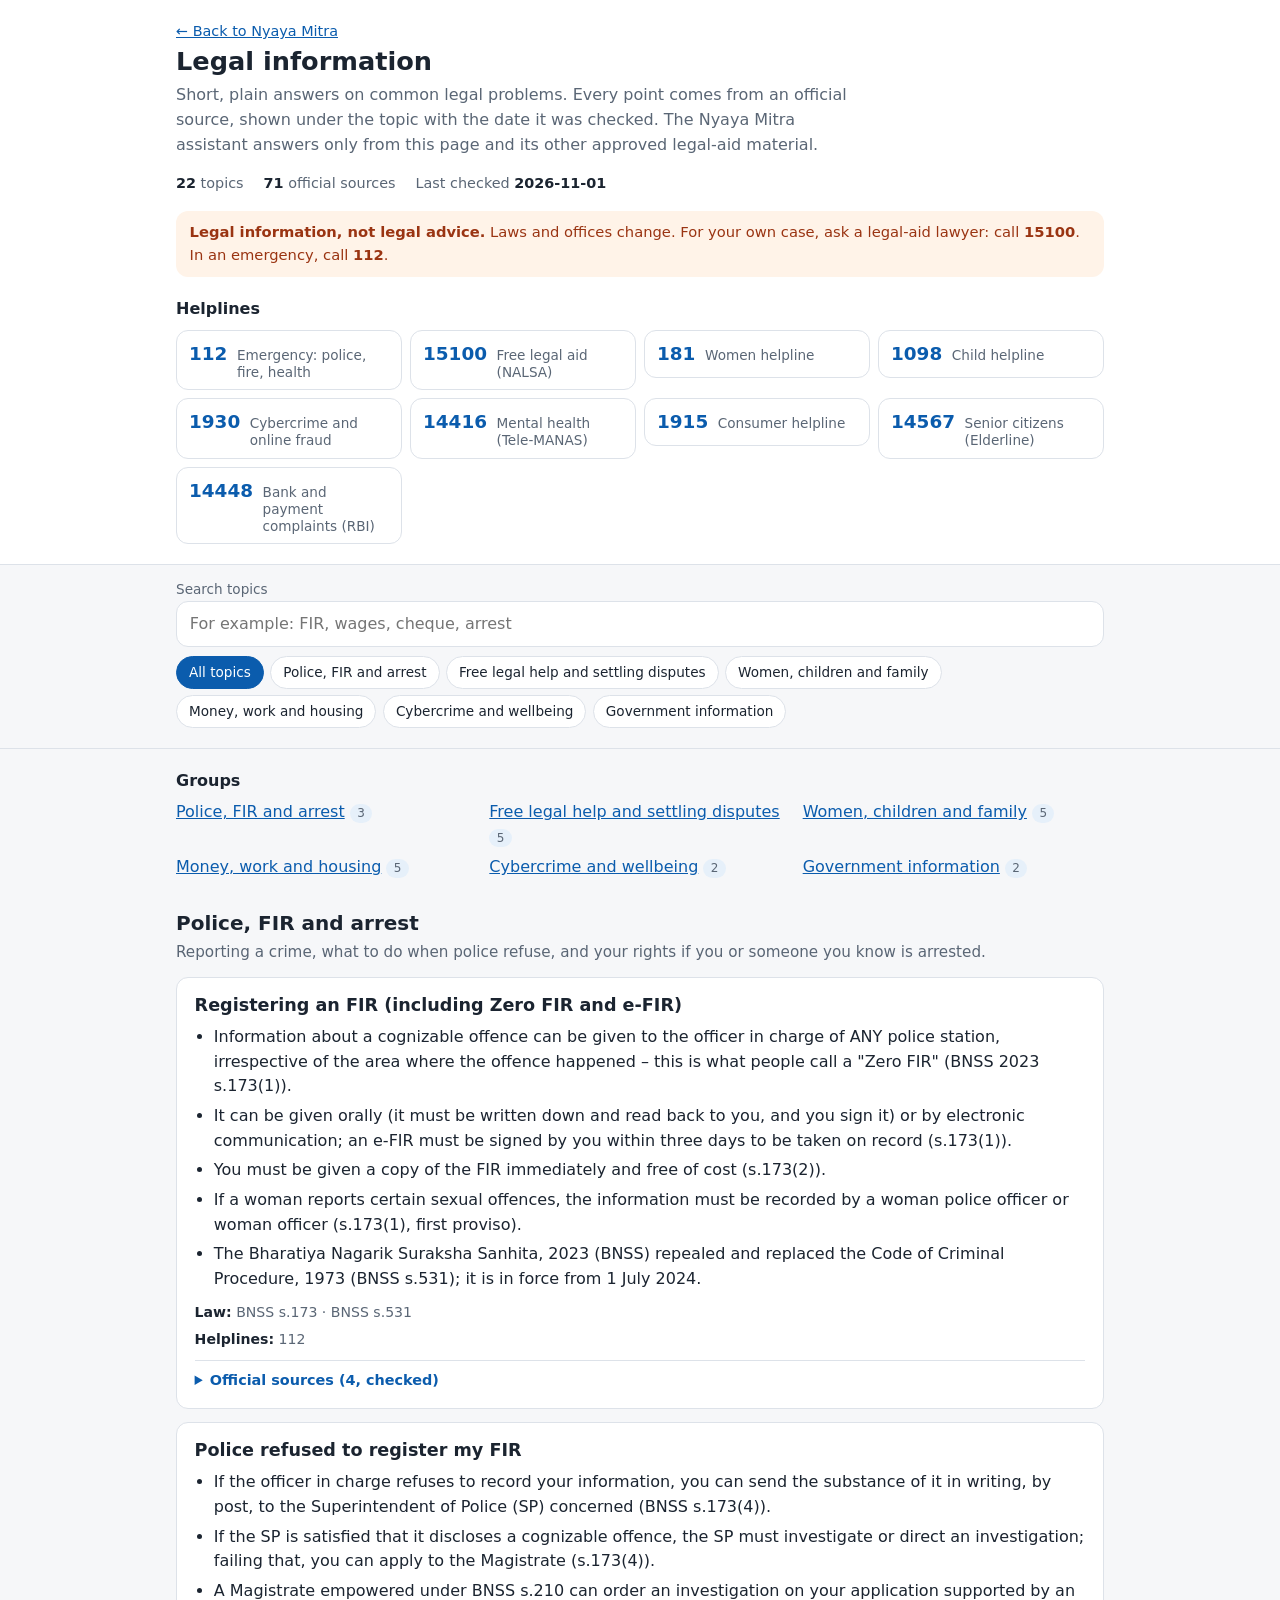
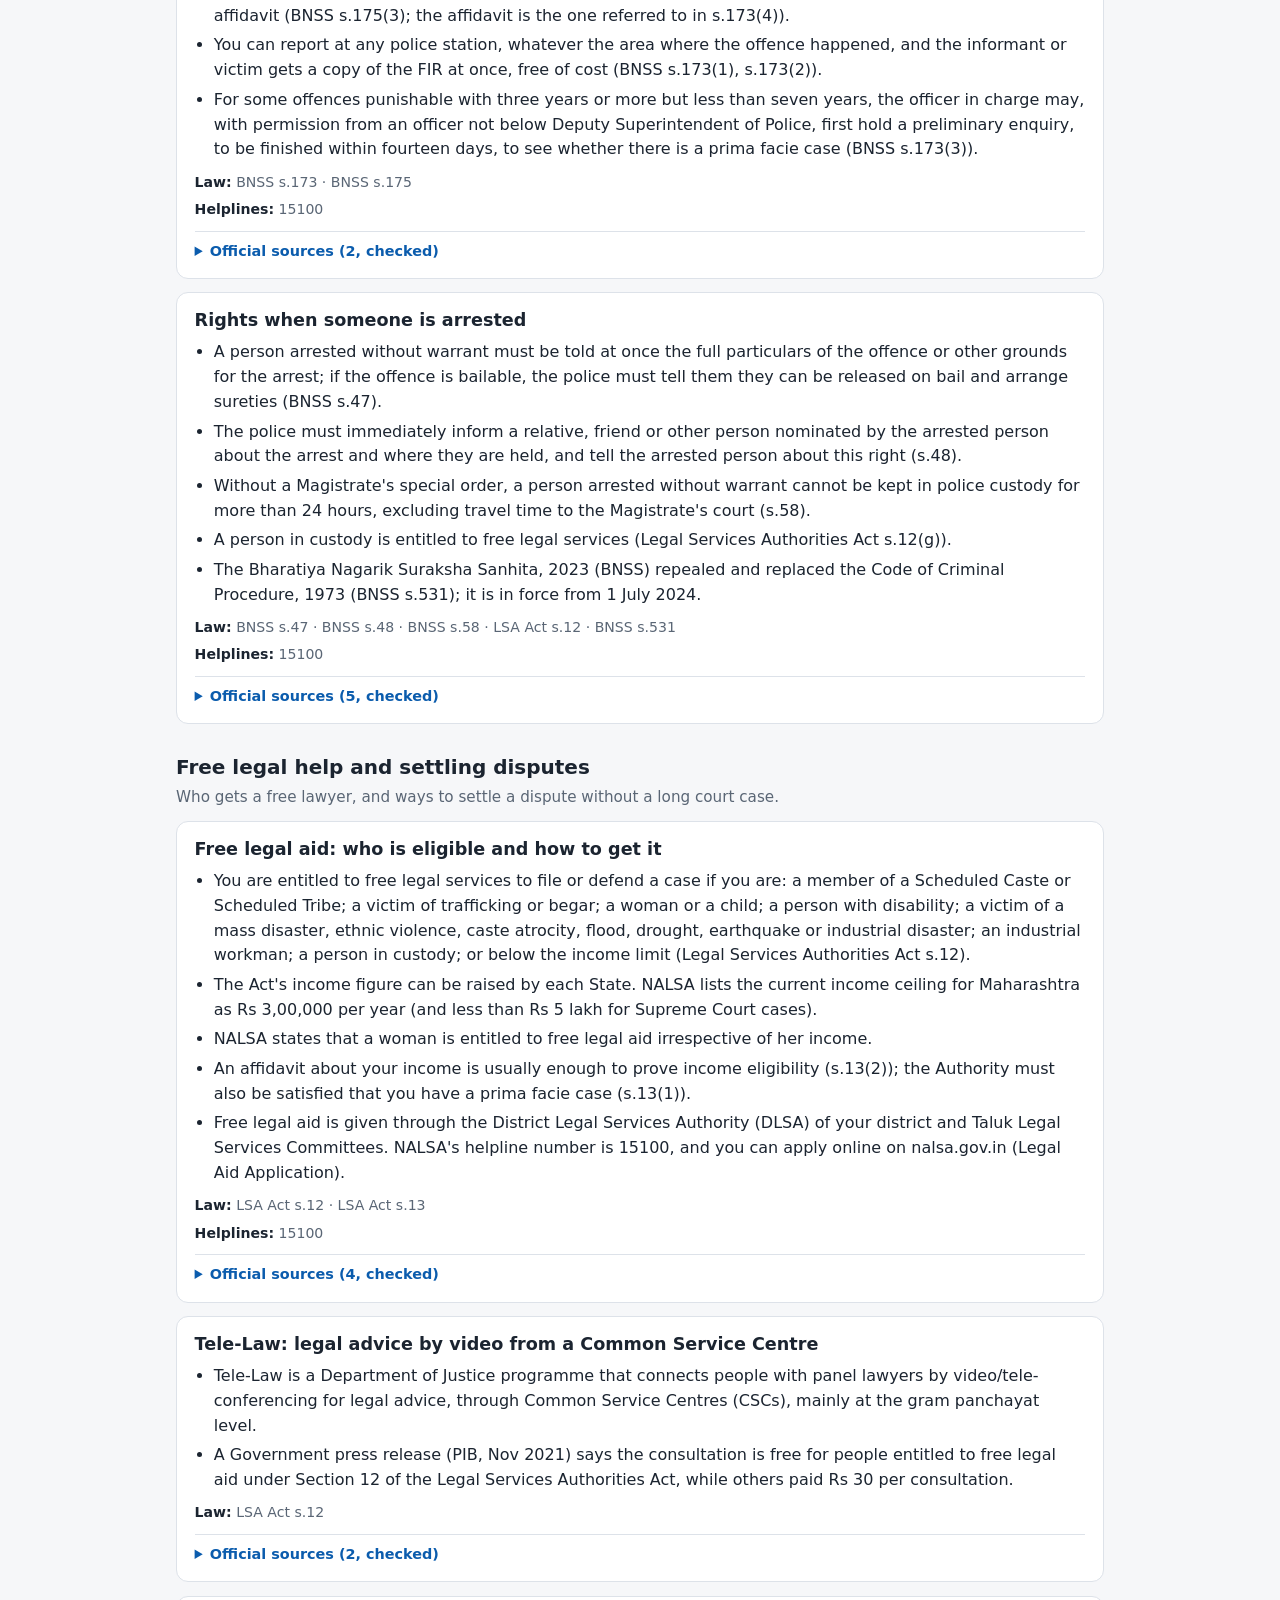
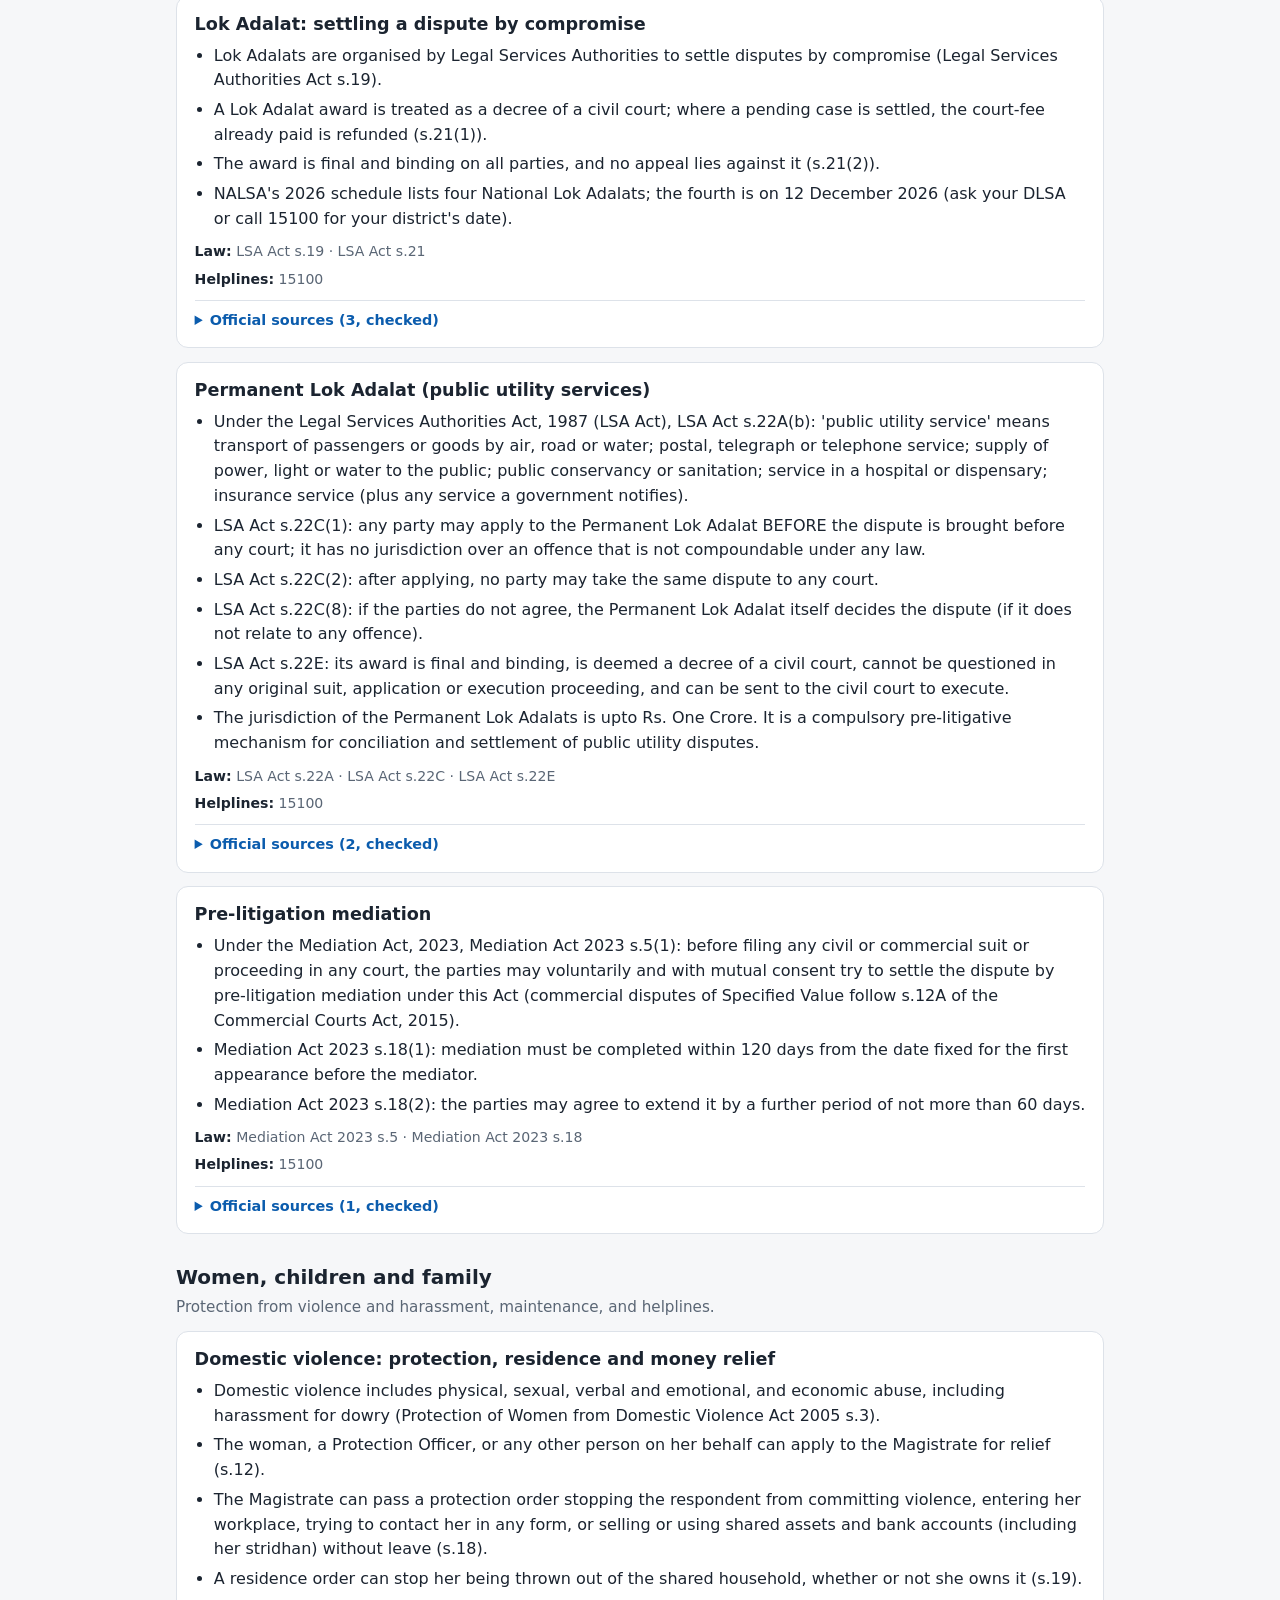
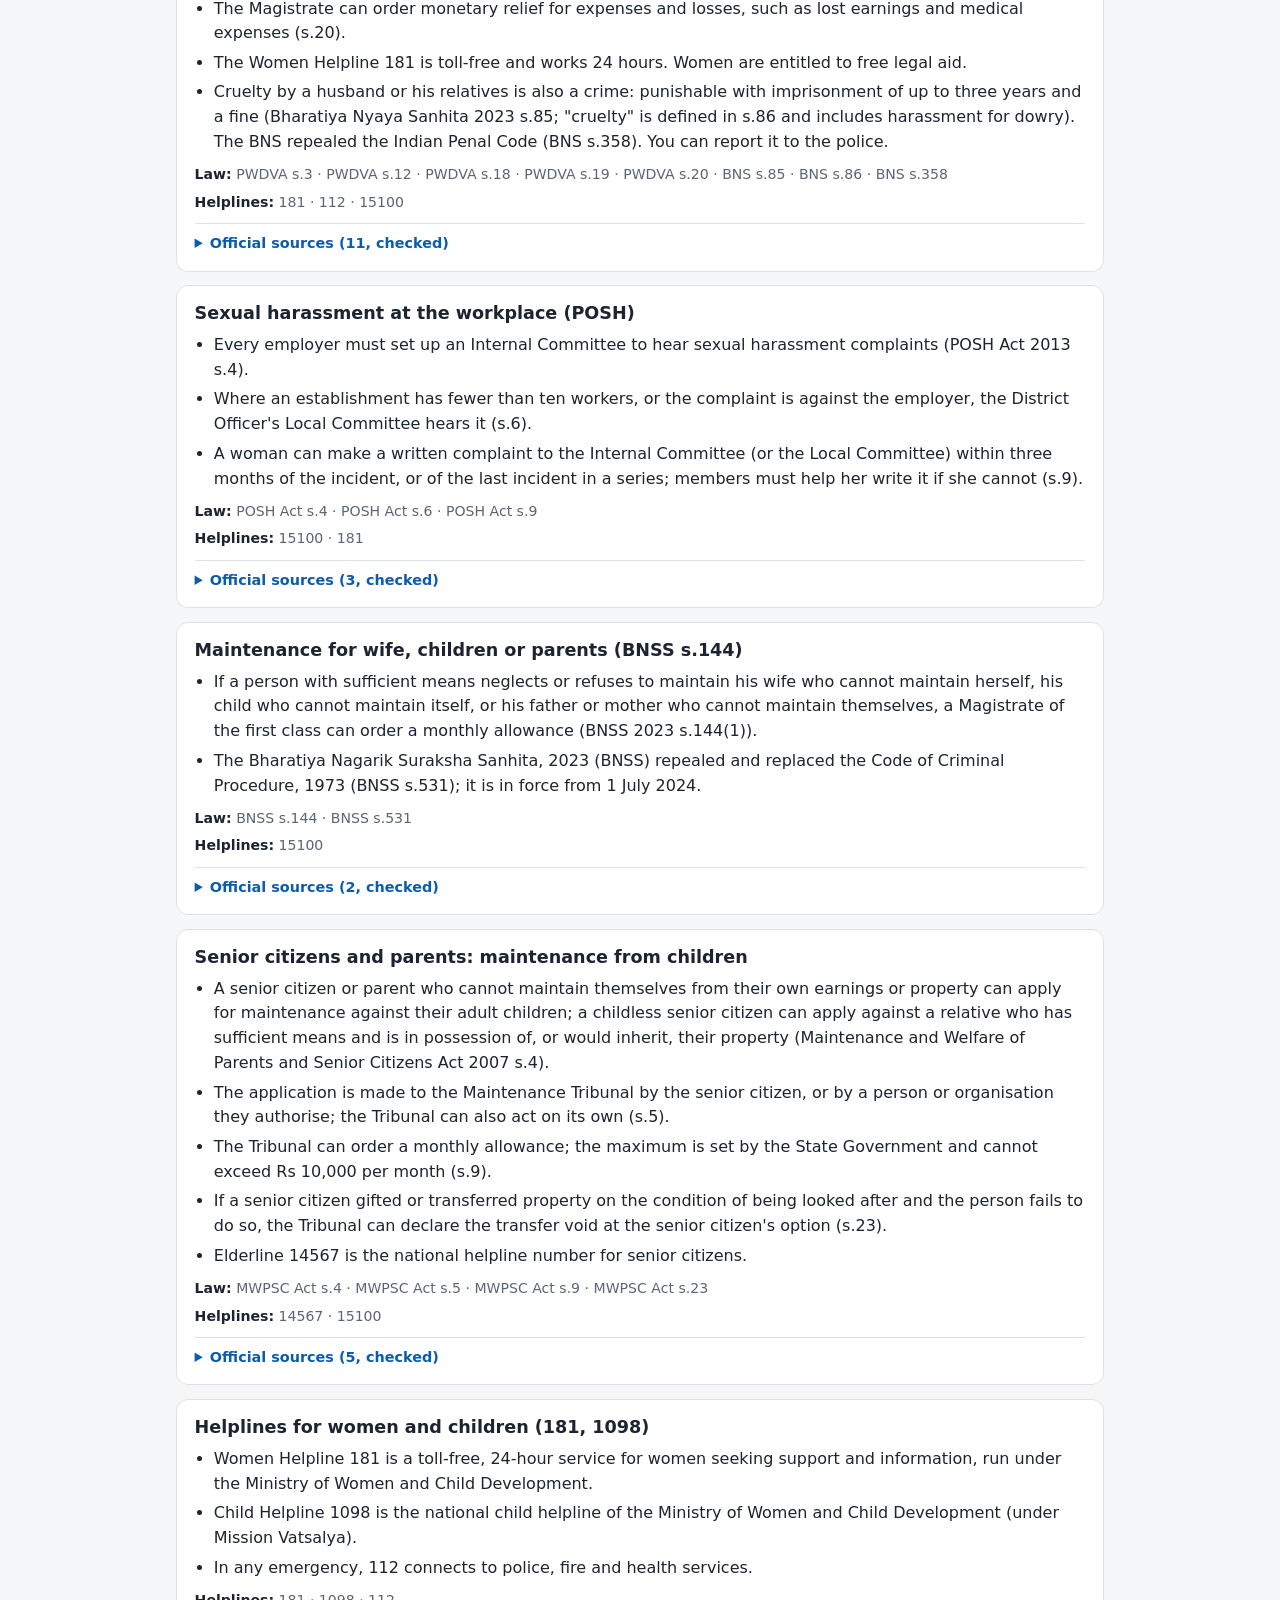
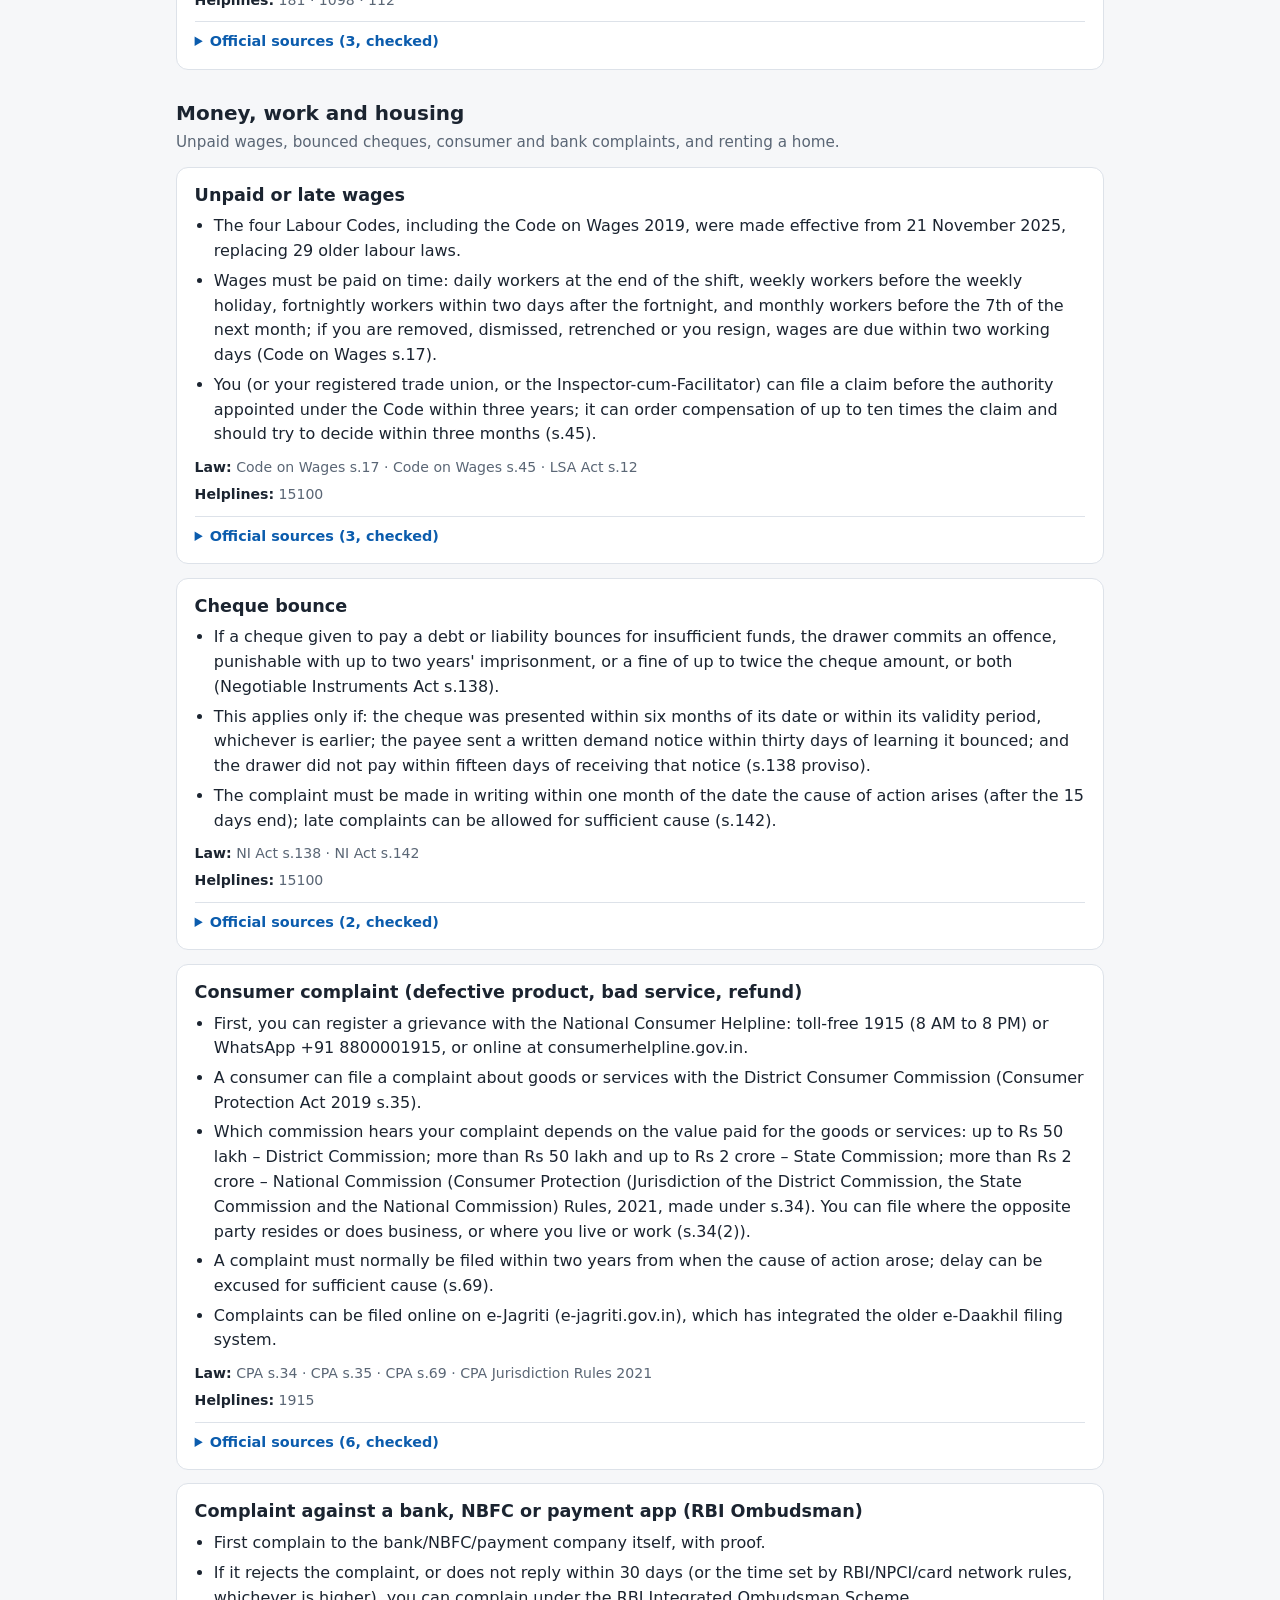
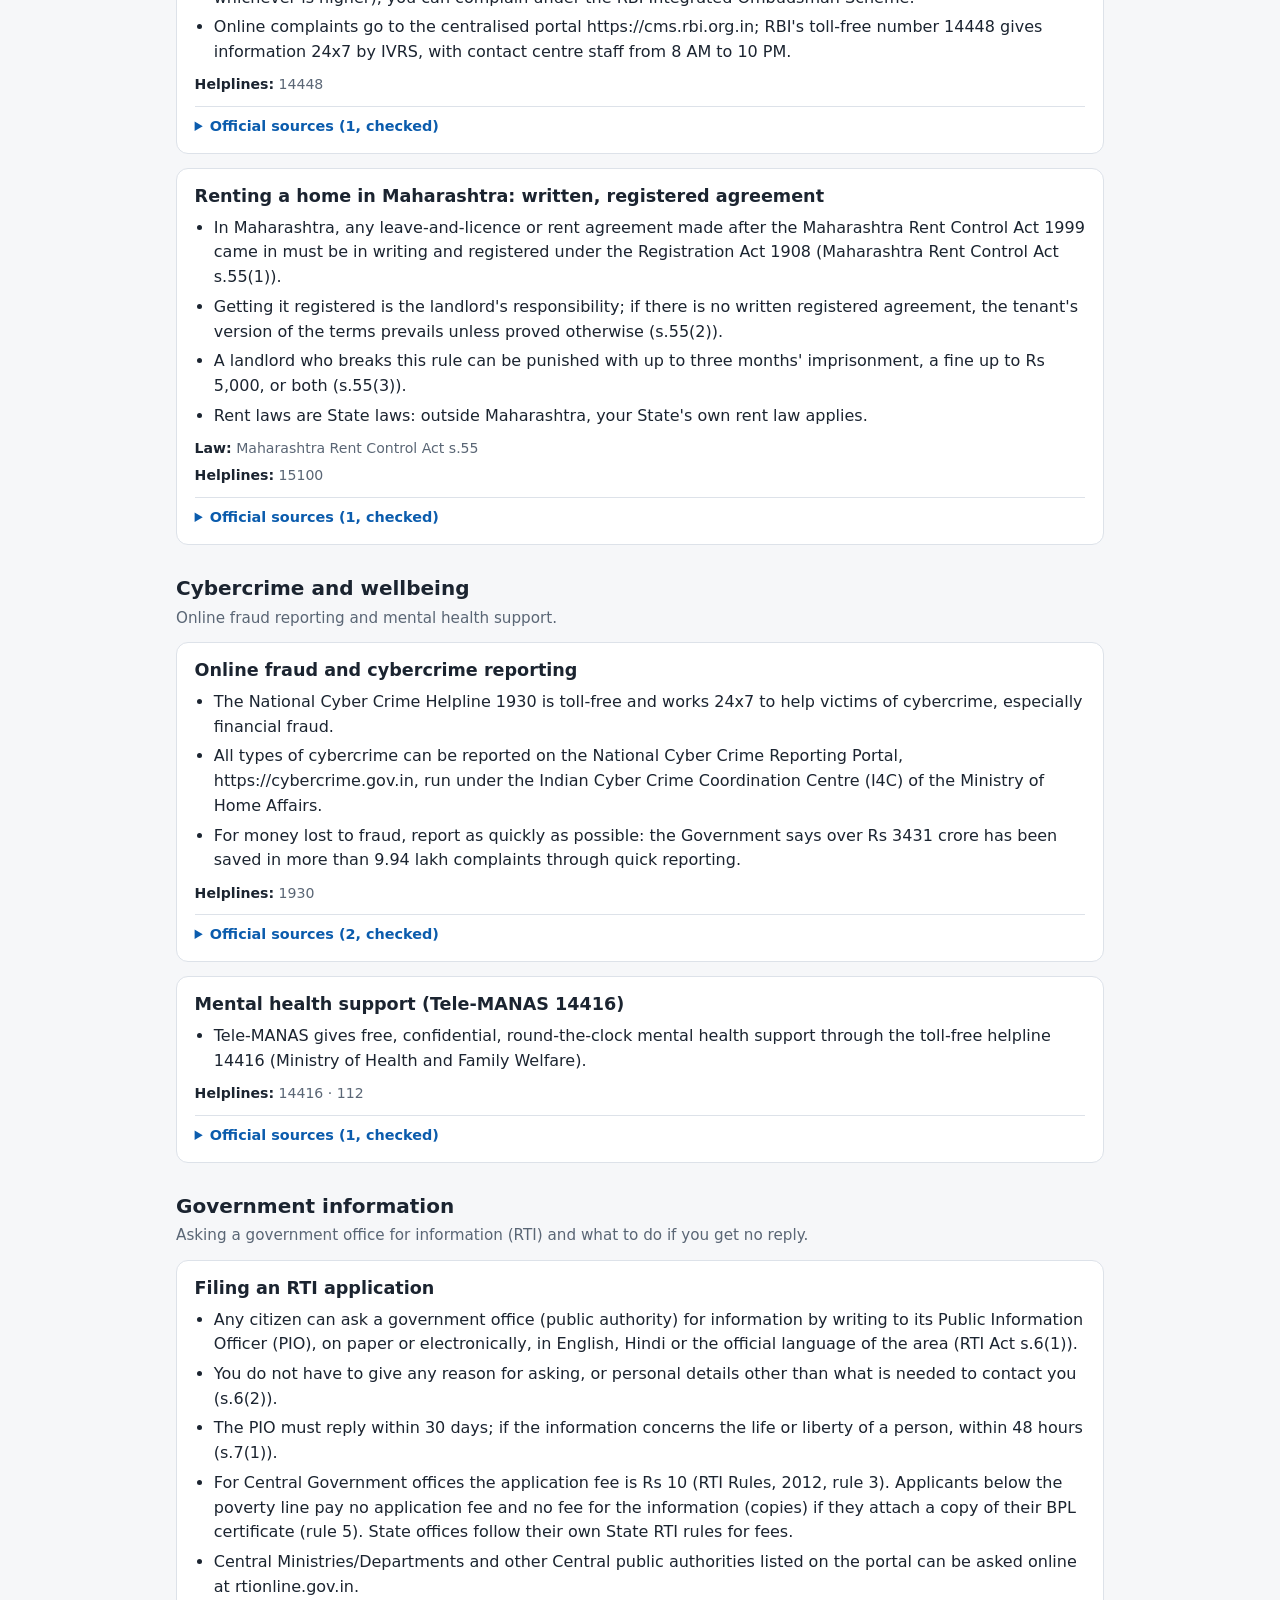
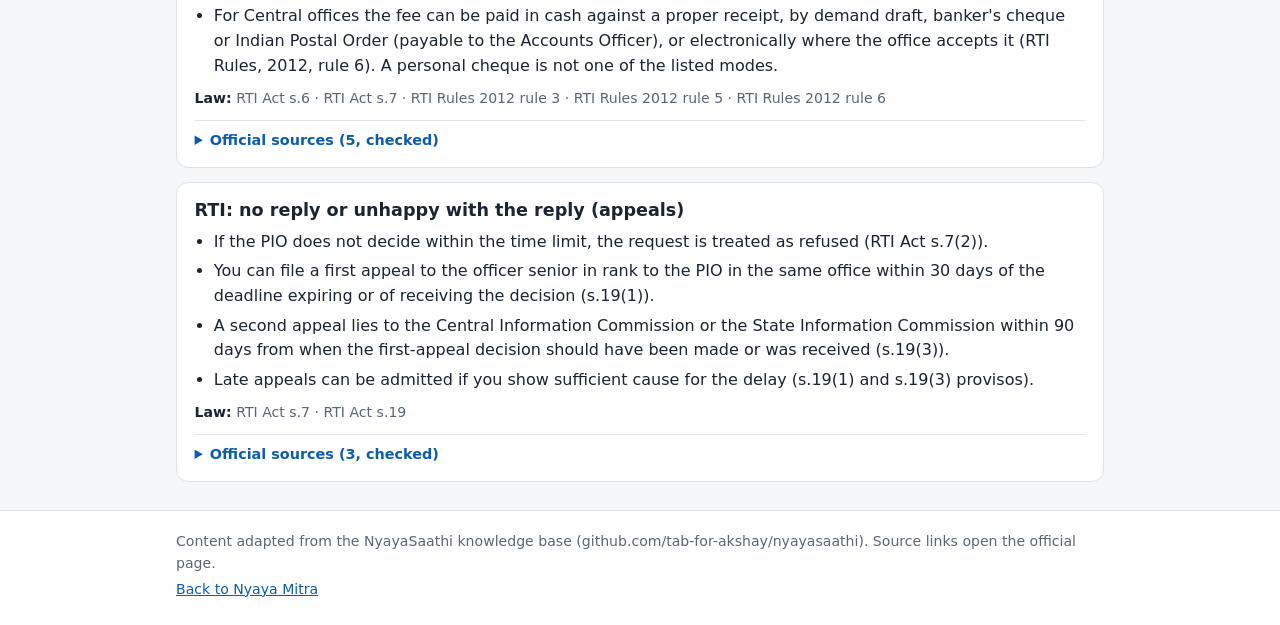
==== legal_info.html @ 1b6fd4b9 "Initial commit: NyayaVedika" ====
<!doctype html>
<html lang="en">
<head>
<meta charset="utf-8">
<meta name="viewport" content="width=device-width, initial-scale=1">
<title>Legal information – Nyaya Mitra</title>
<meta name="description" content="Plain-language legal information with the official source for every fact and the date it was checked.">
<style>
:root{--bg:#f6f7f9;--surface:#fff;--text:#1b2430;--muted:#5a6675;--line:#dde2e9;--accent:#0b5cad;--accent-soft:#e6f0fa;--warn:#9a3412;--warn-soft:#fff3e8;--radius:12px;color-scheme:light dark}
@media (prefers-color-scheme:dark){:root{--bg:#12161c;--surface:#1a2029;--text:#e7ebf0;--muted:#9aa6b5;--line:#2a3340;--accent:#6fb1f2;--accent-soft:#18283a;--warn:#fdba74;--warn-soft:#2a1d12}}
*{box-sizing:border-box}
html{scroll-behavior:smooth;scroll-padding-top:5.5rem}
body{margin:0;font:16px/1.55 system-ui,-apple-system,"Segoe UI",Roboto,"Noto Sans","Noto Sans Devanagari",sans-serif;background:var(--bg);color:var(--text)}
a{color:var(--accent)}
.wrap{max-width:60rem;margin:0 auto;padding:0 1rem}
header.top{background:var(--surface);border-bottom:1px solid var(--line)}
header.top .wrap{padding-top:1.25rem;padding-bottom:1.25rem}
.crumb{font-size:.9rem;margin:0 0 .25rem}
h1{font-size:1.6rem;line-height:1.2;margin:0 0 .4rem}
.lead{margin:0;color:var(--muted);max-width:42rem}
.stats{display:flex;flex-wrap:wrap;gap:.5rem 1.25rem;margin:.9rem 0 0;padding:0;list-style:none;font-size:.9rem;color:var(--muted)}
.stats strong{color:var(--text)}
.notice{margin:1rem 0 0;padding:.65rem .85rem;border-radius:var(--radius);background:var(--warn-soft);color:var(--warn);font-size:.92rem}
.help{margin:1.25rem 0 0}
.help h2{font-size:1rem;margin:0 0 .5rem}
.help ul{list-style:none;margin:0;padding:0;display:grid;grid-template-columns:repeat(auto-fill,minmax(11.5rem,1fr));gap:.5rem}
.help a{display:flex;align-items:baseline;gap:.6rem;padding:.55rem .75rem;border:1px solid var(--line);border-radius:var(--radius);background:var(--surface);text-decoration:none;color:var(--text)}
.help a:hover,.help a:focus-visible{border-color:var(--accent)}
.num{font-weight:700;font-size:1.15rem;color:var(--accent);font-variant-numeric:tabular-nums}
.lbl{font-size:.85rem;color:var(--muted);line-height:1.25}
.tools{position:sticky;top:0;z-index:5;background:var(--bg);border-bottom:1px solid var(--line);padding:.7rem 0}
.tools .wrap{display:grid;gap:.55rem}
.tools label{font-size:.85rem;color:var(--muted)}
#q{width:100%;padding:.6rem .8rem;font:inherit;color:var(--text);background:var(--surface);border:1px solid var(--line);border-radius:var(--radius)}
#q:focus{outline:2px solid var(--accent);outline-offset:1px}
.chips{display:flex;flex-wrap:wrap;gap:.4rem}
.chip{font:inherit;font-size:.85rem;padding:.3rem .75rem;border-radius:999px;border:1px solid var(--line);background:var(--surface);color:var(--text);cursor:pointer}
.chip[aria-pressed="true"]{background:var(--accent);border-color:var(--accent);color:var(--surface)}
.chip:focus-visible{outline:2px solid var(--accent);outline-offset:2px}
#status{font-size:.85rem;color:var(--muted);margin:0}
nav.toc{margin:1.25rem 0}
nav.toc h2{font-size:1rem;margin:0 0 .4rem}
nav.toc ol{margin:0;padding:0;list-style:none;display:grid;grid-template-columns:repeat(auto-fill,minmax(16rem,1fr));gap:.35rem .75rem}
.count{display:inline-block;min-width:1.4rem;text-align:center;font-size:.75rem;color:var(--muted);background:var(--accent-soft);border-radius:999px;padding:0 .4rem}
main{padding-bottom:2rem}
.cat{margin:1.75rem 0}
.cat-head{margin-bottom:.75rem}
.cat-title{font-size:1.25rem;margin:0}
.cat-head p{margin:.15rem 0 0;color:var(--muted);font-size:.95rem}
.card{background:var(--surface);border:1px solid var(--line);border-radius:var(--radius);padding:1rem 1.1rem;margin:0 0 .85rem}
.card:target{border-color:var(--accent);box-shadow:0 0 0 2px var(--accent-soft)}
.card h2{font-size:1.1rem;line-height:1.3;margin:0 0 .5rem}
.anchor{color:inherit;text-decoration:none}
.anchor:hover{text-decoration:underline}
.facts{margin:0 0 .6rem;padding-left:1.2rem}
.facts li{margin:.3rem 0}
.meta{margin:.35rem 0;font-size:.88rem;color:var(--muted)}
.meta strong{color:var(--text)}
details{margin-top:.6rem;border-top:1px solid var(--line);padding-top:.5rem;font-size:.9rem}
summary{cursor:pointer;color:var(--accent);font-weight:600}
.src{margin:.5rem 0 0;padding-left:1.1rem}
.src li{margin:.35rem 0;overflow-wrap:anywhere}
.chk{white-space:nowrap;font-size:.8rem;color:var(--muted);background:var(--accent-soft);border-radius:999px;padding:0 .5rem}
.empty{padding:1.5rem;text-align:center;color:var(--muted);border:1px dashed var(--line);border-radius:var(--radius)}
footer.foot{border-top:1px solid var(--line);background:var(--surface);font-size:.88rem;color:var(--muted)}
footer.foot .wrap{padding-top:1rem;padding-bottom:1.25rem}
footer.foot p{margin:.25rem 0}
[hidden]{display:none!important}
@media print{.tools,.help,nav.toc,footer a{display:none}details{display:block}details>*{display:block}.card{break-inside:avoid;border-color:#999}body{background:#fff;color:#000}}
</style>
</head>
<body>
<header class="top"><div class="wrap">
<p class="crumb"><a href="/citizen">&larr; Back to Nyaya Mitra</a></p>
<h1>Legal information</h1>
<p class="lead">Short, plain answers on common legal problems. Every point comes from an official source, shown under the topic with the date it was checked. The Nyaya Mitra assistant answers only from this page and its other approved legal-aid material.</p>
<ul class="stats"><li><strong>22</strong> topics</li><li><strong>71</strong> official sources</li><li>Last checked <strong>2026-11-01</strong></li></ul>
<p class="notice"><strong>Legal information, not legal advice.</strong> Laws and offices change. For your own case, ask a legal-aid lawyer: call <strong>15100</strong>. In an emergency, call <strong>112</strong>.</p>
<section class="help" aria-labelledby="help-h"><h2 id="help-h">Helplines</h2><ul><li><a href="#helplines_women_child"><span class="num">112</span><span class="lbl">Emergency: police, fire, health</span></a></li><li><a href="#legal_aid"><span class="num">15100</span><span class="lbl">Free legal aid (NALSA)</span></a></li><li><a href="#helplines_women_child"><span class="num">181</span><span class="lbl">Women helpline</span></a></li><li><a href="#helplines_women_child"><span class="num">1098</span><span class="lbl">Child helpline</span></a></li><li><a href="#cyber_fraud"><span class="num">1930</span><span class="lbl">Cybercrime and online fraud</span></a></li><li><a href="#mental_health"><span class="num">14416</span><span class="lbl">Mental health (Tele-MANAS)</span></a></li><li><a href="#consumer_complaint"><span class="num">1915</span><span class="lbl">Consumer helpline</span></a></li><li><a href="#senior_maintenance"><span class="num">14567</span><span class="lbl">Senior citizens (Elderline)</span></a></li><li><a href="#bank_complaint"><span class="num">14448</span><span class="lbl">Bank and payment complaints (RBI)</span></a></li></ul></section>
</div></header>
<div class="tools"><div class="wrap">
<div><label for="q">Search topics</label><input id="q" type="search" placeholder="For example: FIR, wages, cheque, arrest" autocomplete="off"></div>
<div class="chips" role="group" aria-label="Filter by group"><button type="button" class="chip" data-cat="all" aria-pressed="true">All topics</button><button type="button" class="chip" data-cat="police" aria-pressed="false">Police, FIR and arrest</button><button type="button" class="chip" data-cat="legal-help" aria-pressed="false">Free legal help and settling disputes</button><button type="button" class="chip" data-cat="family" aria-pressed="false">Women, children and family</button><button type="button" class="chip" data-cat="money" aria-pressed="false">Money, work and housing</button><button type="button" class="chip" data-cat="safety" aria-pressed="false">Cybercrime and wellbeing</button><button type="button" class="chip" data-cat="government" aria-pressed="false">Government information</button></div>
<p id="status" role="status" aria-live="polite"></p>
</div></div>
<main class="wrap">
<nav class="toc" aria-labelledby="toc-h"><h2 id="toc-h">Groups</h2><ol><li><a href="#police">Police, FIR and arrest</a> <span class="count">3</span></li><li><a href="#legal-help">Free legal help and settling disputes</a> <span class="count">5</span></li><li><a href="#family">Women, children and family</a> <span class="count">5</span></li><li><a href="#money">Money, work and housing</a> <span class="count">5</span></li><li><a href="#safety">Cybercrime and wellbeing</a> <span class="count">2</span></li><li><a href="#government">Government information</a> <span class="count">2</span></li></ol></nav>
<div id="list">
<section class="cat" id="police" data-cat="police" aria-labelledby="police-h"><div class="cat-head"><h2 id="police-h" class="cat-title">Police, FIR and arrest</h2><p>Reporting a crime, what to do when police refuse, and your rights if you or someone you know is arrested.</p></div>
<article class="kbe card" id="fir_zero" data-cat="police">
<h2><a class="anchor" href="#fir_zero" aria-label="Link to this topic">Registering an FIR (including Zero FIR and e-FIR)</a></h2>
<ul class="facts"><li>Information about a cognizable offence can be given to the officer in charge of ANY police station, irrespective of the area where the offence happened – this is what people call a &quot;Zero FIR&quot; (BNSS 2023 s.173(1)).</li><li>It can be given orally (it must be written down and read back to you, and you sign it) or by electronic communication; an e-FIR must be signed by you within three days to be taken on record (s.173(1)).</li><li>You must be given a copy of the FIR immediately and free of cost (s.173(2)).</li><li>If a woman reports certain sexual offences, the information must be recorded by a woman police officer or woman officer (s.173(1), first proviso).</li><li>The Bharatiya Nagarik Suraksha Sanhita, 2023 (BNSS) repealed and replaced the Code of Criminal Procedure, 1973 (BNSS s.531); it is in force from 1 July 2024.</li></ul>
<p class="meta"><strong>Law:</strong> BNSS s.173 · BNSS s.531</p>
<p class="meta"><strong>Helplines:</strong> 112</p>
<details><summary>Official sources (4, checked)</summary><ul class="src"><li><a href="https://indiacode.gov.in/items/a0db5735-c3e7-486a-af8c-79e655b828e4" rel="noopener" target="_blank">https://indiacode.gov.in/items/a0db5735-c3e7-486a-af8c-79e655b828e4</a> – s.173(1)-(2) text <span class="chk">checked 2026-11-01</span></li><li><a href="https://www.pib.gov.in/PressReleasePage.aspx?PRID=2297624" rel="noopener" target="_blank">https://www.pib.gov.in/PressReleasePage.aspx?PRID=2297624</a> – PIB 11 Aug 2026: e-FIR must be signed within three days <span class="chk">checked 2026-11-01</span></li><li><a href="https://www.india.gov.in/directory/helpline" rel="noopener" target="_blank">https://www.india.gov.in/directory/helpline</a> – 112 integrated emergency helpline <span class="chk">checked 2026-11-01</span></li><li><a href="https://indiacode.gov.in/server/api/core/bitstreams/9de088be-2a40-479b-ade1-058d0d1677b3/content" rel="noopener" target="_blank">https://indiacode.gov.in/server/api/core/bitstreams/9de088be-2a40-479b-ade1-058d0d1677b3/content</a> – BNSS s.531 repeal of CrPC 1973; India Code record: enforcement date 01-07-2024 <span class="chk">checked 2026-11-01</span></li></ul></details>
</article>
<article class="kbe card" id="fir_refused" data-cat="police">
<h2><a class="anchor" href="#fir_refused" aria-label="Link to this topic">Police refused to register my FIR</a></h2>
<ul class="facts"><li>If the officer in charge refuses to record your information, you can send the substance of it in writing, by post, to the Superintendent of Police (SP) concerned (BNSS s.173(4)).</li><li>If the SP is satisfied that it discloses a cognizable offence, the SP must investigate or direct an investigation; failing that, you can apply to the Magistrate (s.173(4)).</li><li>A Magistrate empowered under BNSS s.210 can order an investigation on your application supported by an affidavit (BNSS s.175(3); the affidavit is the one referred to in s.173(4)).</li><li>You can report at any police station, whatever the area where the offence happened, and the informant or victim gets a copy of the FIR at once, free of cost (BNSS s.173(1), s.173(2)).</li><li>For some offences punishable with three years or more but less than seven years, the officer in charge may, with permission from an officer not below Deputy Superintendent of Police, first hold a preliminary enquiry, to be finished within fourteen days, to see whether there is a prima facie case (BNSS s.173(3)).</li></ul>
<p class="meta"><strong>Law:</strong> BNSS s.173 · BNSS s.175</p>
<p class="meta"><strong>Helplines:</strong> 15100</p>
<details><summary>Official sources (2, checked)</summary><ul class="src"><li><a href="https://indiacode.gov.in/items/a0db5735-c3e7-486a-af8c-79e655b828e4" rel="noopener" target="_blank">https://indiacode.gov.in/items/a0db5735-c3e7-486a-af8c-79e655b828e4</a> – s.173(4) text <span class="chk">checked 2026-11-01</span></li><li><a href="https://indiacode.gov.in/server/api/core/bitstreams/9de088be-2a40-479b-ade1-058d0d1677b3/content" rel="noopener" target="_blank">https://indiacode.gov.in/server/api/core/bitstreams/9de088be-2a40-479b-ade1-058d0d1677b3/content</a> – full BNSS text, s.175(3): Magistrate may order investigation on application with affidavit under s.173(4) <span class="chk">checked 2026-11-01</span></li></ul></details>
</article>
<article class="kbe card" id="arrest_rights" data-cat="police">
<h2><a class="anchor" href="#arrest_rights" aria-label="Link to this topic">Rights when someone is arrested</a></h2>
<ul class="facts"><li>A person arrested without warrant must be told at once the full particulars of the offence or other grounds for the arrest; if the offence is bailable, the police must tell them they can be released on bail and arrange sureties (BNSS s.47).</li><li>The police must immediately inform a relative, friend or other person nominated by the arrested person about the arrest and where they are held, and tell the arrested person about this right (s.48).</li><li>Without a Magistrate&#x27;s special order, a person arrested without warrant cannot be kept in police custody for more than 24 hours, excluding travel time to the Magistrate&#x27;s court (s.58).</li><li>A person in custody is entitled to free legal services (Legal Services Authorities Act s.12(g)).</li><li>The Bharatiya Nagarik Suraksha Sanhita, 2023 (BNSS) repealed and replaced the Code of Criminal Procedure, 1973 (BNSS s.531); it is in force from 1 July 2024.</li></ul>
<p class="meta"><strong>Law:</strong> BNSS s.47 · BNSS s.48 · BNSS s.58 · LSA Act s.12 · BNSS s.531</p>
<p class="meta"><strong>Helplines:</strong> 15100</p>
<details><summary>Official sources (5, checked)</summary><ul class="src"><li><a href="https://indiacode.gov.in/items/84ad41ba-cba6-4022-a353-4194fefe89ba" rel="noopener" target="_blank">https://indiacode.gov.in/items/84ad41ba-cba6-4022-a353-4194fefe89ba</a> – s.47 text <span class="chk">checked 2026-11-01</span></li><li><a href="https://indiacode.gov.in/items/a448805d-931a-4bfe-91af-8023b591434a" rel="noopener" target="_blank">https://indiacode.gov.in/items/a448805d-931a-4bfe-91af-8023b591434a</a> – s.48 text <span class="chk">checked 2026-11-01</span></li><li><a href="https://indiacode.gov.in/server/api/core/bitstreams/9de088be-2a40-479b-ade1-058d0d1677b3/content" rel="noopener" target="_blank">https://indiacode.gov.in/server/api/core/bitstreams/9de088be-2a40-479b-ade1-058d0d1677b3/content</a> – full BNSS text on India Code, s.58 (24 hours) – the section-level record for s.58 on India Code shows s.59 text, so the full-act text was used <span class="chk">checked 2026-11-01</span></li><li><a href="https://indiacode.gov.in/items/9f7ec898-79db-48fb-8b37-36eb851b2b38" rel="noopener" target="_blank">https://indiacode.gov.in/items/9f7ec898-79db-48fb-8b37-36eb851b2b38</a> – s.12(g) persons in custody <span class="chk">checked 2026-11-01</span></li><li><a href="https://indiacode.gov.in/server/api/core/bitstreams/9de088be-2a40-479b-ade1-058d0d1677b3/content" rel="noopener" target="_blank">https://indiacode.gov.in/server/api/core/bitstreams/9de088be-2a40-479b-ade1-058d0d1677b3/content</a> – BNSS s.531 repeal of CrPC 1973; India Code record: enforcement date 01-07-2024 <span class="chk">checked 2026-11-01</span></li></ul></details>
</article></section>
<section class="cat" id="legal-help" data-cat="legal-help" aria-labelledby="legal-help-h"><div class="cat-head"><h2 id="legal-help-h" class="cat-title">Free legal help and settling disputes</h2><p>Who gets a free lawyer, and ways to settle a dispute without a long court case.</p></div>
<article class="kbe card" id="legal_aid" data-cat="legal-help">
<h2><a class="anchor" href="#legal_aid" aria-label="Link to this topic">Free legal aid: who is eligible and how to get it</a></h2>
<ul class="facts"><li>You are entitled to free legal services to file or defend a case if you are: a member of a Scheduled Caste or Scheduled Tribe; a victim of trafficking or begar; a woman or a child; a person with disability; a victim of a mass disaster, ethnic violence, caste atrocity, flood, drought, earthquake or industrial disaster; an industrial workman; a person in custody; or below the income limit (Legal Services Authorities Act s.12).</li><li>The Act&#x27;s income figure can be raised by each State. NALSA lists the current income ceiling for Maharashtra as Rs 3,00,000 per year (and less than Rs 5 lakh for Supreme Court cases).</li><li>NALSA states that a woman is entitled to free legal aid irrespective of her income.</li><li>An affidavit about your income is usually enough to prove income eligibility (s.13(2)); the Authority must also be satisfied that you have a prima facie case (s.13(1)).</li><li>Free legal aid is given through the District Legal Services Authority (DLSA) of your district and Taluk Legal Services Committees. NALSA&#x27;s helpline number is 15100, and you can apply online on nalsa.gov.in (Legal Aid Application).</li></ul>
<p class="meta"><strong>Law:</strong> LSA Act s.12 · LSA Act s.13</p>
<p class="meta"><strong>Helplines:</strong> 15100</p>
<details><summary>Official sources (4, checked)</summary><ul class="src"><li><a href="https://indiacode.gov.in/items/9f7ec898-79db-48fb-8b37-36eb851b2b38" rel="noopener" target="_blank">https://indiacode.gov.in/items/9f7ec898-79db-48fb-8b37-36eb851b2b38</a> – s.12 categories <span class="chk">checked 2026-11-01</span></li><li><a href="https://indiacode.gov.in/items/0fadebfd-70e3-4f20-9873-8874f9b21e00" rel="noopener" target="_blank">https://indiacode.gov.in/items/0fadebfd-70e3-4f20-9873-8874f9b21e00</a> – s.13 affidavit <span class="chk">checked 2026-11-01</span></li><li><a href="https://nalsa.gov.in/legal-aid/" rel="noopener" target="_blank">https://nalsa.gov.in/legal-aid/</a> – State income ceilings (Maharashtra Rs 3,00,000), woman eligible irrespective of income, Rs 5 lakh Supreme Court <span class="chk">checked 2026-11-01</span></li><li><a href="https://nalsa.gov.in/" rel="noopener" target="_blank">https://nalsa.gov.in/</a> – NALSA Helpline Number 15100; Legal Aid Application e-service <span class="chk">checked 2026-11-01</span></li></ul></details>
</article>
<article class="kbe card" id="tele_law" data-cat="legal-help">
<h2><a class="anchor" href="#tele_law" aria-label="Link to this topic">Tele-Law: legal advice by video from a Common Service Centre</a></h2>
<ul class="facts"><li>Tele-Law is a Department of Justice programme that connects people with panel lawyers by video/tele-conferencing for legal advice, through Common Service Centres (CSCs), mainly at the gram panchayat level.</li><li>A Government press release (PIB, Nov 2021) says the consultation is free for people entitled to free legal aid under Section 12 of the Legal Services Authorities Act, while others paid Rs 30 per consultation.</li></ul>
<p class="meta"><strong>Law:</strong> LSA Act s.12</p>
<details><summary>Official sources (2, checked)</summary><ul class="src"><li><a href="https://www.tele-law.in/" rel="noopener" target="_blank">https://www.tele-law.in/</a> – Tele-Law portal: panel lawyers, CSC centres, advice counts to 30 Sep 2026 <span class="chk">checked 2026-11-01</span></li><li><a href="https://www.pib.gov.in/PressReleasePage.aspx?PRID=1771423" rel="noopener" target="_blank">https://www.pib.gov.in/PressReleasePage.aspx?PRID=1771423</a> – PIB Nov 2021: free for s.12 entitled, Rs 30 others; CSC-based video consultations <span class="chk">checked 2026-11-01</span></li></ul></details>
</article>
<article class="kbe card" id="lok_adalat" data-cat="legal-help">
<h2><a class="anchor" href="#lok_adalat" aria-label="Link to this topic">Lok Adalat: settling a dispute by compromise</a></h2>
<ul class="facts"><li>Lok Adalats are organised by Legal Services Authorities to settle disputes by compromise (Legal Services Authorities Act s.19).</li><li>A Lok Adalat award is treated as a decree of a civil court; where a pending case is settled, the court-fee already paid is refunded (s.21(1)).</li><li>The award is final and binding on all parties, and no appeal lies against it (s.21(2)).</li><li>NALSA&#x27;s 2026 schedule lists four National Lok Adalats; the fourth is on 12 December 2026 (ask your DLSA or call 15100 for your district&#x27;s date).</li></ul>
<p class="meta"><strong>Law:</strong> LSA Act s.19 · LSA Act s.21</p>
<p class="meta"><strong>Helplines:</strong> 15100</p>
<details><summary>Official sources (3, checked)</summary><ul class="src"><li><a href="https://indiacode.gov.in/items/3707012d-58ff-4c99-b3d7-d88879cc7170" rel="noopener" target="_blank">https://indiacode.gov.in/items/3707012d-58ff-4c99-b3d7-d88879cc7170</a> – s.19 text <span class="chk">checked 2026-11-01</span></li><li><a href="https://indiacode.gov.in/items/e5e50da5-ca26-4bdd-95d5-05fd83735b71" rel="noopener" target="_blank">https://indiacode.gov.in/items/e5e50da5-ca26-4bdd-95d5-05fd83735b71</a> – s.21 text <span class="chk">checked 2026-11-01</span></li><li><a href="https://cdnbbsr.s3waas.gov.in/s3f8df2e15374e3dc37766e59ac494f0fd/uploads/2026/01/202601221103944766.pdf" rel="noopener" target="_blank">https://cdnbbsr.s3waas.gov.in/s3f8df2e15374e3dc37766e59ac494f0fd/uploads/2026/01/202601221103944766.pdf</a> – NALSA 2026 schedule: four National Lok Adalats, fourth on 12 December 2026 <span class="chk">checked 2026-11-01</span></li></ul></details>
</article>
<article class="kbe card" id="permanent_lok_adalat" data-cat="legal-help">
<h2><a class="anchor" href="#permanent_lok_adalat" aria-label="Link to this topic">Permanent Lok Adalat (public utility services)</a></h2>
<ul class="facts"><li>Under the Legal Services Authorities Act, 1987 (LSA Act), LSA Act s.22A(b): &#x27;public utility service&#x27; means transport of passengers or goods by air, road or water; postal, telegraph or telephone service; supply of power, light or water to the public; public conservancy or sanitation; service in a hospital or dispensary; insurance service (plus any service a government notifies).</li><li>LSA Act s.22C(1): any party may apply to the Permanent Lok Adalat BEFORE the dispute is brought before any court; it has no jurisdiction over an offence that is not compoundable under any law.</li><li>LSA Act s.22C(2): after applying, no party may take the same dispute to any court.</li><li>LSA Act s.22C(8): if the parties do not agree, the Permanent Lok Adalat itself decides the dispute (if it does not relate to any offence).</li><li>LSA Act s.22E: its award is final and binding, is deemed a decree of a civil court, cannot be questioned in any original suit, application or execution proceeding, and can be sent to the civil court to execute.</li><li>The jurisdiction of the Permanent Lok Adalats is upto Rs. One Crore. It is a compulsory pre-litigative mechanism for conciliation and settlement of public utility disputes.</li></ul>
<p class="meta"><strong>Law:</strong> LSA Act s.22A · LSA Act s.22C · LSA Act s.22E</p>
<p class="meta"><strong>Helplines:</strong> 15100</p>
<details><summary>Official sources (2, checked)</summary><ul class="src"><li><a href="https://cdnbbsr.s3waas.gov.in/s32e45f93088c7db59767efef516b306aa/uploads/2025/04/202504081796627129.pdf" rel="noopener" target="_blank">https://cdnbbsr.s3waas.gov.in/s32e45f93088c7db59767efef516b306aa/uploads/2025/04/202504081796627129.pdf</a> – LSA Act s.22A(b), s.22C(1),(2),(8), s.22E text <span class="chk">checked 2026-11-01</span></li><li><a href="https://nalsa.gov.in/permanent-lok-adalat/" rel="noopener" target="_blank">https://nalsa.gov.in/permanent-lok-adalat/</a> – NALSA page: jurisdiction up to Rs. One Crore; compulsory pre-litigative mechanism <span class="chk">checked 2026-11-01</span></li></ul></details>
</article>
<article class="kbe card" id="prelitigation_mediation" data-cat="legal-help">
<h2><a class="anchor" href="#prelitigation_mediation" aria-label="Link to this topic">Pre-litigation mediation</a></h2>
<ul class="facts"><li>Under the Mediation Act, 2023, Mediation Act 2023 s.5(1): before filing any civil or commercial suit or proceeding in any court, the parties may voluntarily and with mutual consent try to settle the dispute by pre-litigation mediation under this Act (commercial disputes of Specified Value follow s.12A of the Commercial Courts Act, 2015).</li><li>Mediation Act 2023 s.18(1): mediation must be completed within 120 days from the date fixed for the first appearance before the mediator.</li><li>Mediation Act 2023 s.18(2): the parties may agree to extend it by a further period of not more than 60 days.</li></ul>
<p class="meta"><strong>Law:</strong> Mediation Act 2023 s.5 · Mediation Act 2023 s.18</p>
<p class="meta"><strong>Helplines:</strong> 15100</p>
<details><summary>Official sources (1, checked)</summary><ul class="src"><li><a href="https://egazette.gov.in/WriteReadData/2023/248775.pdf" rel="noopener" target="_blank">https://egazette.gov.in/WriteReadData/2023/248775.pdf</a> – Mediation Act 2023 s.5(1), s.18(1)-(2) text <span class="chk">checked 2026-11-01</span></li></ul></details>
</article></section>
<section class="cat" id="family" data-cat="family" aria-labelledby="family-h"><div class="cat-head"><h2 id="family-h" class="cat-title">Women, children and family</h2><p>Protection from violence and harassment, maintenance, and helplines.</p></div>
<article class="kbe card" id="domestic_violence" data-cat="family">
<h2><a class="anchor" href="#domestic_violence" aria-label="Link to this topic">Domestic violence: protection, residence and money relief</a></h2>
<ul class="facts"><li>Domestic violence includes physical, sexual, verbal and emotional, and economic abuse, including harassment for dowry (Protection of Women from Domestic Violence Act 2005 s.3).</li><li>The woman, a Protection Officer, or any other person on her behalf can apply to the Magistrate for relief (s.12).</li><li>The Magistrate can pass a protection order stopping the respondent from committing violence, entering her workplace, trying to contact her in any form, or selling or using shared assets and bank accounts (including her stridhan) without leave (s.18).</li><li>A residence order can stop her being thrown out of the shared household, whether or not she owns it (s.19).</li><li>The Magistrate can order monetary relief for expenses and losses, such as lost earnings and medical expenses (s.20).</li><li>The Women Helpline 181 is toll-free and works 24 hours. Women are entitled to free legal aid.</li><li>Cruelty by a husband or his relatives is also a crime: punishable with imprisonment of up to three years and a fine (Bharatiya Nyaya Sanhita 2023 s.85; &quot;cruelty&quot; is defined in s.86 and includes harassment for dowry). The BNS repealed the Indian Penal Code (BNS s.358). You can report it to the police.</li></ul>
<p class="meta"><strong>Law:</strong> PWDVA s.3 · PWDVA s.12 · PWDVA s.18 · PWDVA s.19 · PWDVA s.20 · BNS s.85 · BNS s.86 · BNS s.358</p>
<p class="meta"><strong>Helplines:</strong> 181 · 112 · 15100</p>
<details><summary>Official sources (11, checked)</summary><ul class="src"><li><a href="https://indiacode.gov.in/items/c5b4f170-a132-4a40-ae56-506018e6ddaf" rel="noopener" target="_blank">https://indiacode.gov.in/items/c5b4f170-a132-4a40-ae56-506018e6ddaf</a> – s.3 definition <span class="chk">checked 2026-11-01</span></li><li><a href="https://indiacode.gov.in/items/4869d8d8-3c9e-44e1-af08-bbe31448afbd" rel="noopener" target="_blank">https://indiacode.gov.in/items/4869d8d8-3c9e-44e1-af08-bbe31448afbd</a> – s.12 <span class="chk">checked 2026-11-01</span></li><li><a href="https://indiacode.gov.in/items/f4d8e413-b55c-4f77-8fc3-db5e3c25cc95" rel="noopener" target="_blank">https://indiacode.gov.in/items/f4d8e413-b55c-4f77-8fc3-db5e3c25cc95</a> – s.18 <span class="chk">checked 2026-11-01</span></li><li><a href="https://indiacode.gov.in/items/426e4bf8-cab6-4c4e-a170-f43d1f4833e2" rel="noopener" target="_blank">https://indiacode.gov.in/items/426e4bf8-cab6-4c4e-a170-f43d1f4833e2</a> – s.19 <span class="chk">checked 2026-11-01</span></li><li><a href="https://indiacode.gov.in/items/74193c8f-d40a-4525-b64b-149246ec23d1" rel="noopener" target="_blank">https://indiacode.gov.in/items/74193c8f-d40a-4525-b64b-149246ec23d1</a> – s.20 <span class="chk">checked 2026-11-01</span></li><li><a href="https://wcd.gov.in/offerings/women--helpline--scheme" rel="noopener" target="_blank">https://wcd.gov.in/offerings/women--helpline--scheme</a> – Women Helpline 181, toll-free 24 hours <span class="chk">checked 2026-11-01</span></li><li><a href="https://nalsa.gov.in/legal-aid/" rel="noopener" target="_blank">https://nalsa.gov.in/legal-aid/</a> – woman entitled to free legal aid irrespective of income <span class="chk">checked 2026-11-01</span></li><li><a href="https://wcd.gov.in/offerings/women--helpline--scheme" rel="noopener" target="_blank">https://wcd.gov.in/offerings/women--helpline--scheme</a> – 181 <span class="chk">checked 2026-11-01</span></li><li><a href="https://indiacode.gov.in/items/9790a4a7-0e3b-4063-bfed-017a3de6cb2b" rel="noopener" target="_blank">https://indiacode.gov.in/items/9790a4a7-0e3b-4063-bfed-017a3de6cb2b</a> – BNS s.85 cruelty by husband/relative: up to 3 years and fine (text checked in full BNS PDF) <span class="chk">checked 2026-11-01</span></li><li><a href="https://indiacode.gov.in/items/b364dd91-5b18-4bd4-87ce-e907b22a3f07" rel="noopener" target="_blank">https://indiacode.gov.in/items/b364dd91-5b18-4bd4-87ce-e907b22a3f07</a> – BNS s.86 cruelty defined (includes dowry harassment) <span class="chk">checked 2026-11-01</span></li><li><a href="https://indiacode.gov.in/server/api/core/bitstreams/9a436cb9-d2e9-44fc-a0d4-9576650f970f/content" rel="noopener" target="_blank">https://indiacode.gov.in/server/api/core/bitstreams/9a436cb9-d2e9-44fc-a0d4-9576650f970f/content</a> – full BNS text: s.85, s.86, s.358 repeal of IPC <span class="chk">checked 2026-11-01</span></li></ul></details>
</article>
<article class="kbe card" id="workplace_harassment" data-cat="family">
<h2><a class="anchor" href="#workplace_harassment" aria-label="Link to this topic">Sexual harassment at the workplace (POSH)</a></h2>
<ul class="facts"><li>Every employer must set up an Internal Committee to hear sexual harassment complaints (POSH Act 2013 s.4).</li><li>Where an establishment has fewer than ten workers, or the complaint is against the employer, the District Officer&#x27;s Local Committee hears it (s.6).</li><li>A woman can make a written complaint to the Internal Committee (or the Local Committee) within three months of the incident, or of the last incident in a series; members must help her write it if she cannot (s.9).</li></ul>
<p class="meta"><strong>Law:</strong> POSH Act s.4 · POSH Act s.6 · POSH Act s.9</p>
<p class="meta"><strong>Helplines:</strong> 15100 · 181</p>
<details><summary>Official sources (3, checked)</summary><ul class="src"><li><a href="https://indiacode.gov.in/items/b9a522ed-6600-408e-aa9c-76d6a84dc86d" rel="noopener" target="_blank">https://indiacode.gov.in/items/b9a522ed-6600-408e-aa9c-76d6a84dc86d</a> – s.4 <span class="chk">checked 2026-11-01</span></li><li><a href="https://indiacode.gov.in/items/49008b88-c849-4013-8b4e-634ede7f7a41" rel="noopener" target="_blank">https://indiacode.gov.in/items/49008b88-c849-4013-8b4e-634ede7f7a41</a> – s.6 <span class="chk">checked 2026-11-01</span></li><li><a href="https://indiacode.gov.in/items/6967ac76-85a2-4909-aee7-397a6912b4b8" rel="noopener" target="_blank">https://indiacode.gov.in/items/6967ac76-85a2-4909-aee7-397a6912b4b8</a> – s.9: three months <span class="chk">checked 2026-11-01</span></li></ul></details>
</article>
<article class="kbe card" id="maintenance_family" data-cat="family">
<h2><a class="anchor" href="#maintenance_family" aria-label="Link to this topic">Maintenance for wife, children or parents (BNSS s.144)</a></h2>
<ul class="facts"><li>If a person with sufficient means neglects or refuses to maintain his wife who cannot maintain herself, his child who cannot maintain itself, or his father or mother who cannot maintain themselves, a Magistrate of the first class can order a monthly allowance (BNSS 2023 s.144(1)).</li><li>The Bharatiya Nagarik Suraksha Sanhita, 2023 (BNSS) repealed and replaced the Code of Criminal Procedure, 1973 (BNSS s.531); it is in force from 1 July 2024.</li></ul>
<p class="meta"><strong>Law:</strong> BNSS s.144 · BNSS s.531</p>
<p class="meta"><strong>Helplines:</strong> 15100</p>
<details><summary>Official sources (2, checked)</summary><ul class="src"><li><a href="https://indiacode.gov.in/items/96c76add-8812-48dd-9798-7adc7f12c7ea" rel="noopener" target="_blank">https://indiacode.gov.in/items/96c76add-8812-48dd-9798-7adc7f12c7ea</a> – s.144(1) text <span class="chk">checked 2026-11-01</span></li><li><a href="https://indiacode.gov.in/server/api/core/bitstreams/9de088be-2a40-479b-ade1-058d0d1677b3/content" rel="noopener" target="_blank">https://indiacode.gov.in/server/api/core/bitstreams/9de088be-2a40-479b-ade1-058d0d1677b3/content</a> – BNSS s.531 repeal of CrPC 1973; India Code record: enforcement date 01-07-2024 <span class="chk">checked 2026-11-01</span></li></ul></details>
</article>
<article class="kbe card" id="senior_maintenance" data-cat="family">
<h2><a class="anchor" href="#senior_maintenance" aria-label="Link to this topic">Senior citizens and parents: maintenance from children</a></h2>
<ul class="facts"><li>A senior citizen or parent who cannot maintain themselves from their own earnings or property can apply for maintenance against their adult children; a childless senior citizen can apply against a relative who has sufficient means and is in possession of, or would inherit, their property (Maintenance and Welfare of Parents and Senior Citizens Act 2007 s.4).</li><li>The application is made to the Maintenance Tribunal by the senior citizen, or by a person or organisation they authorise; the Tribunal can also act on its own (s.5).</li><li>The Tribunal can order a monthly allowance; the maximum is set by the State Government and cannot exceed Rs 10,000 per month (s.9).</li><li>If a senior citizen gifted or transferred property on the condition of being looked after and the person fails to do so, the Tribunal can declare the transfer void at the senior citizen&#x27;s option (s.23).</li><li>Elderline 14567 is the national helpline number for senior citizens.</li></ul>
<p class="meta"><strong>Law:</strong> MWPSC Act s.4 · MWPSC Act s.5 · MWPSC Act s.9 · MWPSC Act s.23</p>
<p class="meta"><strong>Helplines:</strong> 14567 · 15100</p>
<details><summary>Official sources (5, checked)</summary><ul class="src"><li><a href="https://indiacode.gov.in/items/40bf285c-5467-4b99-b572-046c2a5322c9" rel="noopener" target="_blank">https://indiacode.gov.in/items/40bf285c-5467-4b99-b572-046c2a5322c9</a> – s.4 <span class="chk">checked 2026-11-01</span></li><li><a href="https://indiacode.gov.in/items/0f974ae6-b7c5-4c7f-8a59-99721608dd36" rel="noopener" target="_blank">https://indiacode.gov.in/items/0f974ae6-b7c5-4c7f-8a59-99721608dd36</a> – s.5 <span class="chk">checked 2026-11-01</span></li><li><a href="https://indiacode.gov.in/items/8bd73b8b-ac3b-4bf9-9844-3f8572a0cea7" rel="noopener" target="_blank">https://indiacode.gov.in/items/8bd73b8b-ac3b-4bf9-9844-3f8572a0cea7</a> – s.9: max Rs 10,000/month <span class="chk">checked 2026-11-01</span></li><li><a href="https://indiacode.gov.in/items/2efb17eb-dde1-4b2e-b058-fdb371bfbc95" rel="noopener" target="_blank">https://indiacode.gov.in/items/2efb17eb-dde1-4b2e-b058-fdb371bfbc95</a> – s.23 <span class="chk">checked 2026-11-01</span></li><li><a href="https://www.pib.gov.in/PressReleasePage.aspx?PRID=1759358" rel="noopener" target="_blank">https://www.pib.gov.in/PressReleasePage.aspx?PRID=1759358</a> – PIB: Elder Line, unique number 14567 <span class="chk">checked 2026-11-01</span></li></ul></details>
</article>
<article class="kbe card" id="helplines_women_child" data-cat="family">
<h2><a class="anchor" href="#helplines_women_child" aria-label="Link to this topic">Helplines for women and children (181, 1098)</a></h2>
<ul class="facts"><li>Women Helpline 181 is a toll-free, 24-hour service for women seeking support and information, run under the Ministry of Women and Child Development.</li><li>Child Helpline 1098 is the national child helpline of the Ministry of Women and Child Development (under Mission Vatsalya).</li><li>In any emergency, 112 connects to police, fire and health services.</li></ul>
<p class="meta"><strong>Helplines:</strong> 181 · 1098 · 112</p>
<details><summary>Official sources (3, checked)</summary><ul class="src"><li><a href="https://wcd.gov.in/offerings/women--helpline--scheme" rel="noopener" target="_blank">https://wcd.gov.in/offerings/women--helpline--scheme</a> – 181 toll-free 24 hours; page also lists ERSS 112 and CHL 1098 <span class="chk">checked 2026-11-01</span></li><li><a href="https://www.wcd.gov.in/child/child-helpline" rel="noopener" target="_blank">https://www.wcd.gov.in/child/child-helpline</a> – Child Helpline 1098 <span class="chk">checked 2026-11-01</span></li><li><a href="https://www.india.gov.in/directory/helpline" rel="noopener" target="_blank">https://www.india.gov.in/directory/helpline</a> – 112 Integrated Helpline (ERSS) <span class="chk">checked 2026-11-01</span></li></ul></details>
</article></section>
<section class="cat" id="money" data-cat="money" aria-labelledby="money-h"><div class="cat-head"><h2 id="money-h" class="cat-title">Money, work and housing</h2><p>Unpaid wages, bounced cheques, consumer and bank complaints, and renting a home.</p></div>
<article class="kbe card" id="wages_unpaid" data-cat="money">
<h2><a class="anchor" href="#wages_unpaid" aria-label="Link to this topic">Unpaid or late wages</a></h2>
<ul class="facts"><li>The four Labour Codes, including the Code on Wages 2019, were made effective from 21 November 2025, replacing 29 older labour laws.</li><li>Wages must be paid on time: daily workers at the end of the shift, weekly workers before the weekly holiday, fortnightly workers within two days after the fortnight, and monthly workers before the 7th of the next month; if you are removed, dismissed, retrenched or you resign, wages are due within two working days (Code on Wages s.17).</li><li>You (or your registered trade union, or the Inspector-cum-Facilitator) can file a claim before the authority appointed under the Code within three years; it can order compensation of up to ten times the claim and should try to decide within three months (s.45).</li></ul>
<p class="meta"><strong>Law:</strong> Code on Wages s.17 · Code on Wages s.45 · LSA Act s.12</p>
<p class="meta"><strong>Helplines:</strong> 15100</p>
<details><summary>Official sources (3, checked)</summary><ul class="src"><li><a href="https://indiacode.gov.in/items/b9485c36-2ab6-4c6f-9de0-37455777b6f0" rel="noopener" target="_blank">https://indiacode.gov.in/items/b9485c36-2ab6-4c6f-9de0-37455777b6f0</a> – s.17 time limits <span class="chk">checked 2026-11-01</span></li><li><a href="https://indiacode.gov.in/items/8e663893-07ab-4bcc-8958-e312e97bf59b" rel="noopener" target="_blank">https://indiacode.gov.in/items/8e663893-07ab-4bcc-8958-e312e97bf59b</a> – s.45: 3 years, 10x compensation, 3 months <span class="chk">checked 2026-11-01</span></li><li><a href="https://www.pib.gov.in/PressReleseDetailm.aspx?PRID=2192463" rel="noopener" target="_blank">https://www.pib.gov.in/PressReleseDetailm.aspx?PRID=2192463</a> – PIB: four Labour Codes effective from 21st November 2025 <span class="chk">checked 2026-11-01</span></li></ul></details>
</article>
<article class="kbe card" id="cheque_bounce" data-cat="money">
<h2><a class="anchor" href="#cheque_bounce" aria-label="Link to this topic">Cheque bounce</a></h2>
<ul class="facts"><li>If a cheque given to pay a debt or liability bounces for insufficient funds, the drawer commits an offence, punishable with up to two years&#x27; imprisonment, or a fine of up to twice the cheque amount, or both (Negotiable Instruments Act s.138).</li><li>This applies only if: the cheque was presented within six months of its date or within its validity period, whichever is earlier; the payee sent a written demand notice within thirty days of learning it bounced; and the drawer did not pay within fifteen days of receiving that notice (s.138 proviso).</li><li>The complaint must be made in writing within one month of the date the cause of action arises (after the 15 days end); late complaints can be allowed for sufficient cause (s.142).</li></ul>
<p class="meta"><strong>Law:</strong> NI Act s.138 · NI Act s.142</p>
<p class="meta"><strong>Helplines:</strong> 15100</p>
<details><summary>Official sources (2, checked)</summary><ul class="src"><li><a href="https://indiacode.gov.in/items/64a9a186-103f-46ff-b528-9894e1de534f" rel="noopener" target="_blank">https://indiacode.gov.in/items/64a9a186-103f-46ff-b528-9894e1de534f</a> – s.138 text <span class="chk">checked 2026-11-01</span></li><li><a href="https://indiacode.gov.in/items/1c79cd03-af0f-4ca6-8820-b5a68414a927" rel="noopener" target="_blank">https://indiacode.gov.in/items/1c79cd03-af0f-4ca6-8820-b5a68414a927</a> – s.142 one month <span class="chk">checked 2026-11-01</span></li></ul></details>
</article>
<article class="kbe card" id="consumer_complaint" data-cat="money">
<h2><a class="anchor" href="#consumer_complaint" aria-label="Link to this topic">Consumer complaint (defective product, bad service, refund)</a></h2>
<ul class="facts"><li>First, you can register a grievance with the National Consumer Helpline: toll-free 1915 (8 AM to 8 PM) or WhatsApp +91 8800001915, or online at consumerhelpline.gov.in.</li><li>A consumer can file a complaint about goods or services with the District Consumer Commission (Consumer Protection Act 2019 s.35).</li><li>Which commission hears your complaint depends on the value paid for the goods or services: up to Rs 50 lakh – District Commission; more than Rs 50 lakh and up to Rs 2 crore – State Commission; more than Rs 2 crore – National Commission (Consumer Protection (Jurisdiction of the District Commission, the State Commission and the National Commission) Rules, 2021, made under s.34). You can file where the opposite party resides or does business, or where you live or work (s.34(2)).</li><li>A complaint must normally be filed within two years from when the cause of action arose; delay can be excused for sufficient cause (s.69).</li><li>Complaints can be filed online on e-Jagriti (e-jagriti.gov.in), which has integrated the older e-Daakhil filing system.</li></ul>
<p class="meta"><strong>Law:</strong> CPA s.34 · CPA s.35 · CPA s.69 · CPA Jurisdiction Rules 2021</p>
<p class="meta"><strong>Helplines:</strong> 1915</p>
<details><summary>Official sources (6, checked)</summary><ul class="src"><li><a href="https://indiacode.gov.in/items/c4a8f150-07c4-4c24-990e-214f83c1c68c" rel="noopener" target="_blank">https://indiacode.gov.in/items/c4a8f150-07c4-4c24-990e-214f83c1c68c</a> – s.34 text <span class="chk">checked 2026-11-01</span></li><li><a href="https://indiacode.gov.in/items/da5b95cd-d5e7-49b6-8c3a-b7a28266b13a" rel="noopener" target="_blank">https://indiacode.gov.in/items/da5b95cd-d5e7-49b6-8c3a-b7a28266b13a</a> – s.35 text <span class="chk">checked 2026-11-01</span></li><li><a href="https://indiacode.gov.in/items/f2c38f98-2e6c-4d75-af6f-f35ecddefb25" rel="noopener" target="_blank">https://indiacode.gov.in/items/f2c38f98-2e6c-4d75-af6f-f35ecddefb25</a> – s.69 two years <span class="chk">checked 2026-11-01</span></li><li><a href="https://consumerhelpline.gov.in/" rel="noopener" target="_blank">https://consumerhelpline.gov.in/</a> – Toll Free 1915 (8AM to 8PM), WhatsApp +918800001915, link to e-Jagriti <span class="chk">checked 2026-11-01</span></li><li><a href="https://www.pib.gov.in/PressReleasePage.aspx?PRID=2190535" rel="noopener" target="_blank">https://www.pib.gov.in/PressReleasePage.aspx?PRID=2190535</a> – PIB: e-Jagriti integrates OCMS, e-Daakhil, NCDRC CMS and CONFONET <span class="chk">checked 2026-11-01</span></li><li><a href="https://www.pib.gov.in/PressReleasePage.aspx?PRID=1786342" rel="noopener" target="_blank">https://www.pib.gov.in/PressReleasePage.aspx?PRID=1786342</a> – PIB 30 Dec 2021: Jurisdiction Rules 2021 – District up to Rs 50 lakh, State Rs 50 lakh to Rs 2 crore, National above Rs 2 crore <span class="chk">checked 2026-11-01</span></li></ul></details>
</article>
<article class="kbe card" id="bank_complaint" data-cat="money">
<h2><a class="anchor" href="#bank_complaint" aria-label="Link to this topic">Complaint against a bank, NBFC or payment app (RBI Ombudsman)</a></h2>
<ul class="facts"><li>First complain to the bank/NBFC/payment company itself, with proof.</li><li>If it rejects the complaint, or does not reply within 30 days (or the time set by RBI/NPCI/card network rules, whichever is higher), you can complain under the RBI Integrated Ombudsman Scheme.</li><li>Online complaints go to the centralised portal https://cms.rbi.org.in; RBI&#x27;s toll-free number 14448 gives information 24x7 by IVRS, with contact centre staff from 8 AM to 10 PM.</li></ul>
<p class="meta"><strong>Helplines:</strong> 14448</p>
<details><summary>Official sources (1, checked)</summary><ul class="src"><li><a href="https://www.rbi.org.in/CommonPerson/english/Scripts/FAQs.aspx?Id=3407" rel="noopener" target="_blank">https://www.rbi.org.in/CommonPerson/english/Scripts/FAQs.aspx?Id=3407</a> – RBI FAQ: approach entity first, 30 days, cms.rbi.org.in, 14448 IVRS 24x7, 8 AM–10 PM <span class="chk">checked 2026-11-01</span></li></ul></details>
</article>
<article class="kbe card" id="tenancy_maharashtra" data-cat="money">
<h2><a class="anchor" href="#tenancy_maharashtra" aria-label="Link to this topic">Renting a home in Maharashtra: written, registered agreement</a></h2>
<ul class="facts"><li>In Maharashtra, any leave-and-licence or rent agreement made after the Maharashtra Rent Control Act 1999 came in must be in writing and registered under the Registration Act 1908 (Maharashtra Rent Control Act s.55(1)).</li><li>Getting it registered is the landlord&#x27;s responsibility; if there is no written registered agreement, the tenant&#x27;s version of the terms prevails unless proved otherwise (s.55(2)).</li><li>A landlord who breaks this rule can be punished with up to three months&#x27; imprisonment, a fine up to Rs 5,000, or both (s.55(3)).</li><li>Rent laws are State laws: outside Maharashtra, your State&#x27;s own rent law applies.</li></ul>
<p class="meta"><strong>Law:</strong> Maharashtra Rent Control Act s.55</p>
<p class="meta"><strong>Helplines:</strong> 15100</p>
<details><summary>Official sources (1, checked)</summary><ul class="src"><li><a href="https://indiacode.gov.in/items/481833de-882e-474e-b57b-9afe9a8017f8" rel="noopener" target="_blank">https://indiacode.gov.in/items/481833de-882e-474e-b57b-9afe9a8017f8</a> – s.55 text <span class="chk">checked 2026-11-01</span></li></ul></details>
</article></section>
<section class="cat" id="safety" data-cat="safety" aria-labelledby="safety-h"><div class="cat-head"><h2 id="safety-h" class="cat-title">Cybercrime and wellbeing</h2><p>Online fraud reporting and mental health support.</p></div>
<article class="kbe card" id="cyber_fraud" data-cat="safety">
<h2><a class="anchor" href="#cyber_fraud" aria-label="Link to this topic">Online fraud and cybercrime reporting</a></h2>
<ul class="facts"><li>The National Cyber Crime Helpline 1930 is toll-free and works 24x7 to help victims of cybercrime, especially financial fraud.</li><li>All types of cybercrime can be reported on the National Cyber Crime Reporting Portal, https://cybercrime.gov.in, run under the Indian Cyber Crime Coordination Centre (I4C) of the Ministry of Home Affairs.</li><li>For money lost to fraud, report as quickly as possible: the Government says over Rs 3431 crore has been saved in more than 9.94 lakh complaints through quick reporting.</li></ul>
<p class="meta"><strong>Helplines:</strong> 1930</p>
<details><summary>Official sources (2, checked)</summary><ul class="src"><li><a href="https://www.pib.gov.in/PressReleasePage.aspx?PRID=2085609" rel="noopener" target="_blank">https://www.pib.gov.in/PressReleasePage.aspx?PRID=2085609</a> – PIB: 1930 toll-free 24x7; cybercrime.gov.in; Rs 3431 crore saved in 9.94 lakh complaints <span class="chk">checked 2026-11-01</span></li><li><a href="https://www.india.gov.in/directory/helpline" rel="noopener" target="_blank">https://www.india.gov.in/directory/helpline</a> – 1930 - Cyber Crime Helpline <span class="chk">checked 2026-11-01</span></li></ul></details>
</article>
<article class="kbe card" id="mental_health" data-cat="safety">
<h2><a class="anchor" href="#mental_health" aria-label="Link to this topic">Mental health support (Tele-MANAS 14416)</a></h2>
<ul class="facts"><li>Tele-MANAS gives free, confidential, round-the-clock mental health support through the toll-free helpline 14416 (Ministry of Health and Family Welfare).</li></ul>
<p class="meta"><strong>Helplines:</strong> 14416 · 112</p>
<details><summary>Official sources (1, checked)</summary><ul class="src"><li><a href="https://www.pib.gov.in/PressReleasePage.aspx?PRID=2321522" rel="noopener" target="_blank">https://www.pib.gov.in/PressReleasePage.aspx?PRID=2321522</a> – PIB: free, confidential, round-the-clock support through toll-free helpline 14416 <span class="chk">checked 2026-11-01</span></li></ul></details>
</article></section>
<section class="cat" id="government" data-cat="government" aria-labelledby="government-h"><div class="cat-head"><h2 id="government-h" class="cat-title">Government information</h2><p>Asking a government office for information (RTI) and what to do if you get no reply.</p></div>
<article class="kbe card" id="rti_apply" data-cat="government">
<h2><a class="anchor" href="#rti_apply" aria-label="Link to this topic">Filing an RTI application</a></h2>
<ul class="facts"><li>Any citizen can ask a government office (public authority) for information by writing to its Public Information Officer (PIO), on paper or electronically, in English, Hindi or the official language of the area (RTI Act s.6(1)).</li><li>You do not have to give any reason for asking, or personal details other than what is needed to contact you (s.6(2)).</li><li>The PIO must reply within 30 days; if the information concerns the life or liberty of a person, within 48 hours (s.7(1)).</li><li>For Central Government offices the application fee is Rs 10 (RTI Rules, 2012, rule 3). Applicants below the poverty line pay no application fee and no fee for the information (copies) if they attach a copy of their BPL certificate (rule 5). State offices follow their own State RTI rules for fees.</li><li>Central Ministries/Departments and other Central public authorities listed on the portal can be asked online at rtionline.gov.in.</li><li>For Central offices the fee can be paid in cash against a proper receipt, by demand draft, banker&#x27;s cheque or Indian Postal Order (payable to the Accounts Officer), or electronically where the office accepts it (RTI Rules, 2012, rule 6). A personal cheque is not one of the listed modes.</li></ul>
<p class="meta"><strong>Law:</strong> RTI Act s.6 · RTI Act s.7 · RTI Rules 2012 rule 3 · RTI Rules 2012 rule 5 · RTI Rules 2012 rule 6</p>
<details><summary>Official sources (5, checked)</summary><ul class="src"><li><a href="https://indiacode.gov.in/items/822280bc-89b4-4a39-aa10-72163b7c22f6" rel="noopener" target="_blank">https://indiacode.gov.in/items/822280bc-89b4-4a39-aa10-72163b7c22f6</a> – s.6 text <span class="chk">checked 2026-11-01</span></li><li><a href="https://indiacode.gov.in/items/e4c8f428-480d-4b0d-bd6a-e0e3eac110fa" rel="noopener" target="_blank">https://indiacode.gov.in/items/e4c8f428-480d-4b0d-bd6a-e0e3eac110fa</a> – s.7 text: 30 days, 48 hours <span class="chk">checked 2026-11-01</span></li><li><a href="https://www.pmindia.gov.in/wp-content/uploads/2017/04/RTIRules_2012_English_0.pdf" rel="noopener" target="_blank">https://www.pmindia.gov.in/wp-content/uploads/2017/04/RTIRules_2012_English_0.pdf</a> – RTI Rules 2012 rule 3 (fee of rupees ten), rule 5 (BPL exemption) <span class="chk">checked 2026-11-01</span></li><li><a href="https://rtionline.gov.in/faq.php" rel="noopener" target="_blank">https://rtionline.gov.in/faq.php</a> – portal covers Central Ministries/Departments and Central public authorities <span class="chk">checked 2026-11-01</span></li><li><a href="https://www.pmindia.gov.in/wp-content/uploads/2017/04/RTIRules_2012_English_0.pdf" rel="noopener" target="_blank">https://www.pmindia.gov.in/wp-content/uploads/2017/04/RTIRules_2012_English_0.pdf</a> – rule 6 modes of payment; rule 5 exempts BPL from rule 3 and rule 4 fees <span class="chk">checked 2026-11-01</span></li></ul></details>
</article>
<article class="kbe card" id="rti_appeal" data-cat="government">
<h2><a class="anchor" href="#rti_appeal" aria-label="Link to this topic">RTI: no reply or unhappy with the reply (appeals)</a></h2>
<ul class="facts"><li>If the PIO does not decide within the time limit, the request is treated as refused (RTI Act s.7(2)).</li><li>You can file a first appeal to the officer senior in rank to the PIO in the same office within 30 days of the deadline expiring or of receiving the decision (s.19(1)).</li><li>A second appeal lies to the Central Information Commission or the State Information Commission within 90 days from when the first-appeal decision should have been made or was received (s.19(3)).</li><li>Late appeals can be admitted if you show sufficient cause for the delay (s.19(1) and s.19(3) provisos).</li></ul>
<p class="meta"><strong>Law:</strong> RTI Act s.7 · RTI Act s.19</p>
<details><summary>Official sources (3, checked)</summary><ul class="src"><li><a href="https://indiacode.gov.in/items/d4740d94-1ae3-4bb5-b8a8-90f86610e1b7" rel="noopener" target="_blank">https://indiacode.gov.in/items/d4740d94-1ae3-4bb5-b8a8-90f86610e1b7</a> – s.19 text: 30 days first appeal, 90 days second appeal <span class="chk">checked 2026-11-01</span></li><li><a href="https://indiacode.gov.in/items/e4c8f428-480d-4b0d-bd6a-e0e3eac110fa" rel="noopener" target="_blank">https://indiacode.gov.in/items/e4c8f428-480d-4b0d-bd6a-e0e3eac110fa</a> – s.7(2) deemed refusal <span class="chk">checked 2026-11-01</span></li><li><a href="https://rtionline.gov.in/faq.php" rel="noopener" target="_blank">https://rtionline.gov.in/faq.php</a> – first appeal only after 30 days if no reply <span class="chk">checked 2026-11-01</span></li></ul></details>
</article></section>
</div>
<p class="empty" id="none" hidden>No topic matches your search. Try a shorter word, or call 15100 for free legal advice.</p>
</main>
<footer class="foot"><div class="wrap">
<p>Content adapted from the NyayaSaathi knowledge base (github.com/tab-for-akshay/nyayasaathi). Source links open the official page.</p>
<p><a href="/citizen">Back to Nyaya Mitra</a></p>
</div></footer>
<script>
(function(){
  var q=document.getElementById('q'), none=document.getElementById('none'), status=document.getElementById('status');
  var cards=[].slice.call(document.querySelectorAll('article.kbe')), cats=[].slice.call(document.querySelectorAll('section.cat'));
  var chips=[].slice.call(document.querySelectorAll('.chip')), active='all';
  var text=cards.map(function(c){return c.textContent.toLowerCase();});
  function apply(){
    var words=q.value.toLowerCase().split(/\s+/).filter(Boolean), shown=0;
    cards.forEach(function(c,i){
      var ok=(active==='all'||c.dataset.cat===active)&&words.every(function(w){return text[i].indexOf(w)>-1;});
      c.hidden=!ok; if(ok) shown++;
    });
    cats.forEach(function(s){s.hidden=!s.querySelector('article:not([hidden])');});
    none.hidden=shown>0;
    status.textContent=(words.length||active!=='all')?(shown+' of '+cards.length+' topics shown'):'';
  }
  q.addEventListener('input',apply);
  chips.forEach(function(b){b.addEventListener('click',function(){
    active=b.dataset.cat; chips.forEach(function(x){x.setAttribute('aria-pressed',x===b?'true':'false');}); apply();
  });});
})();
</script>
</body>
</html>
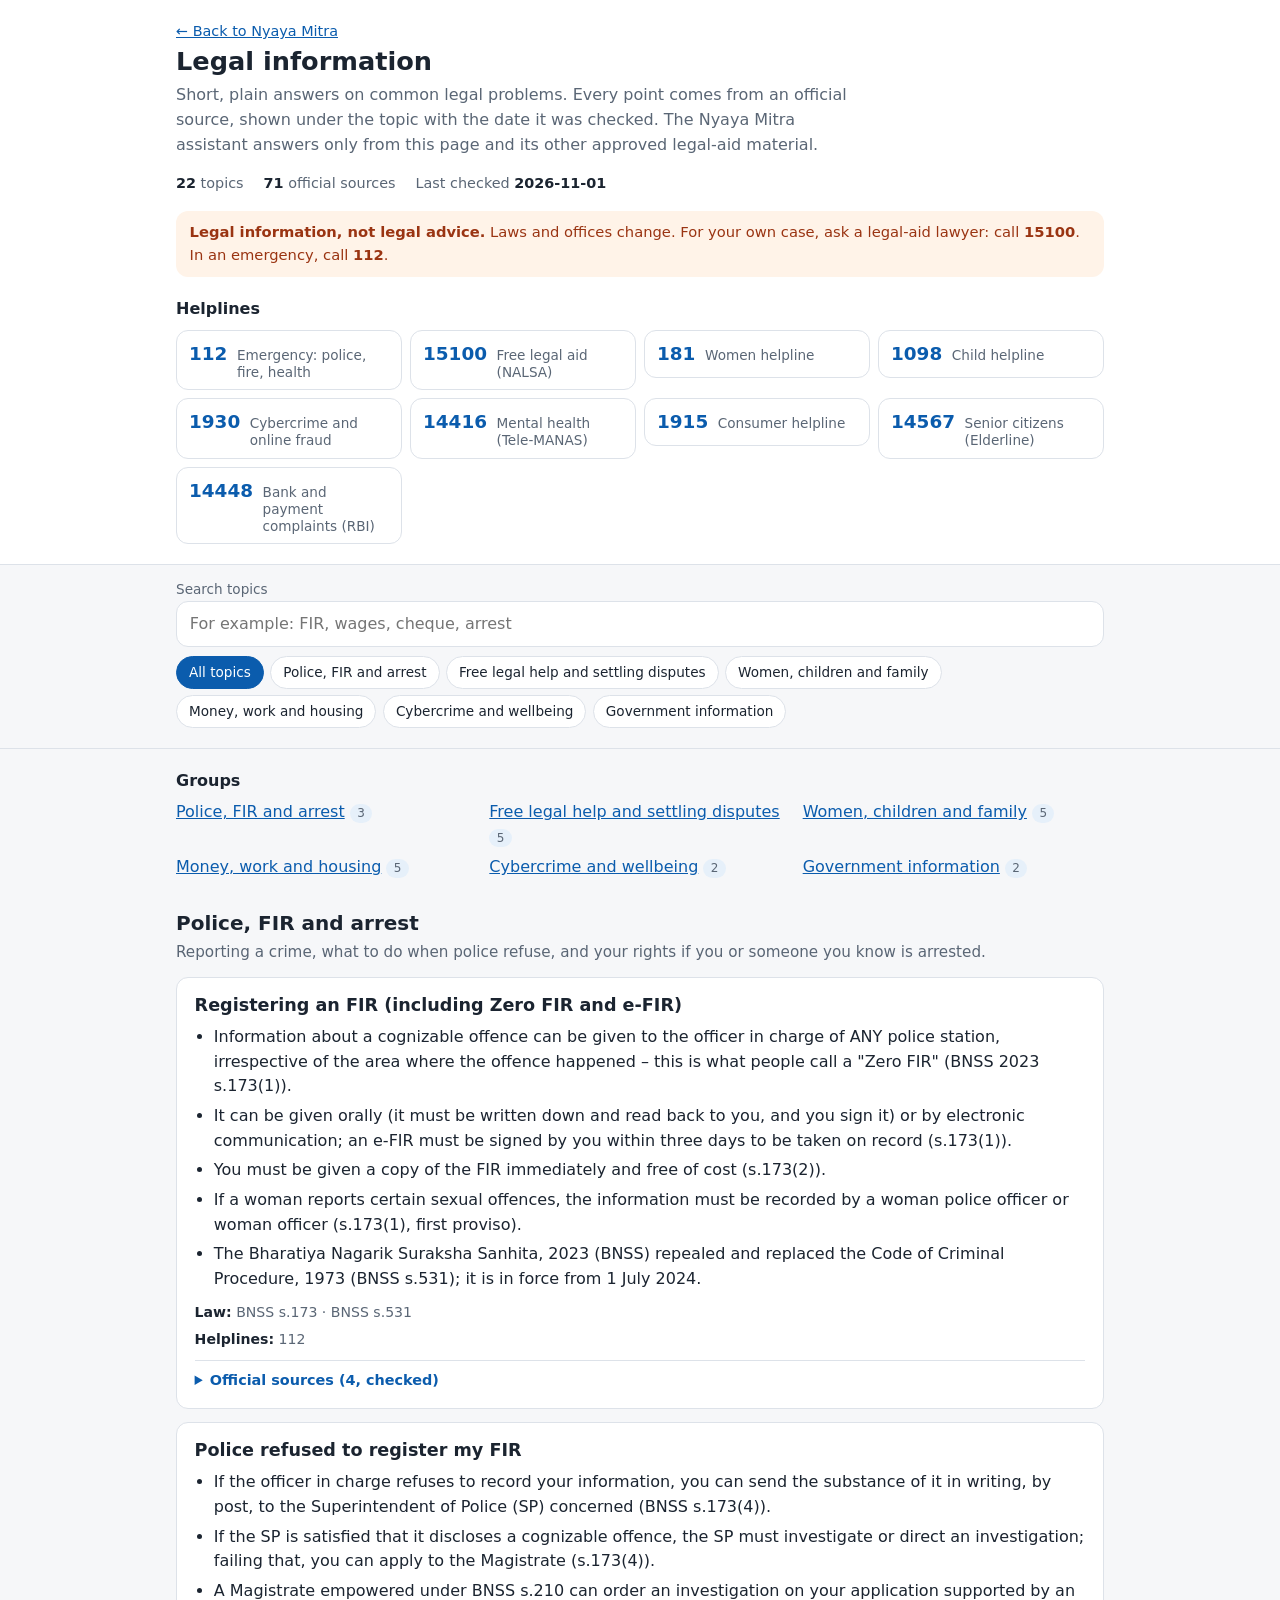
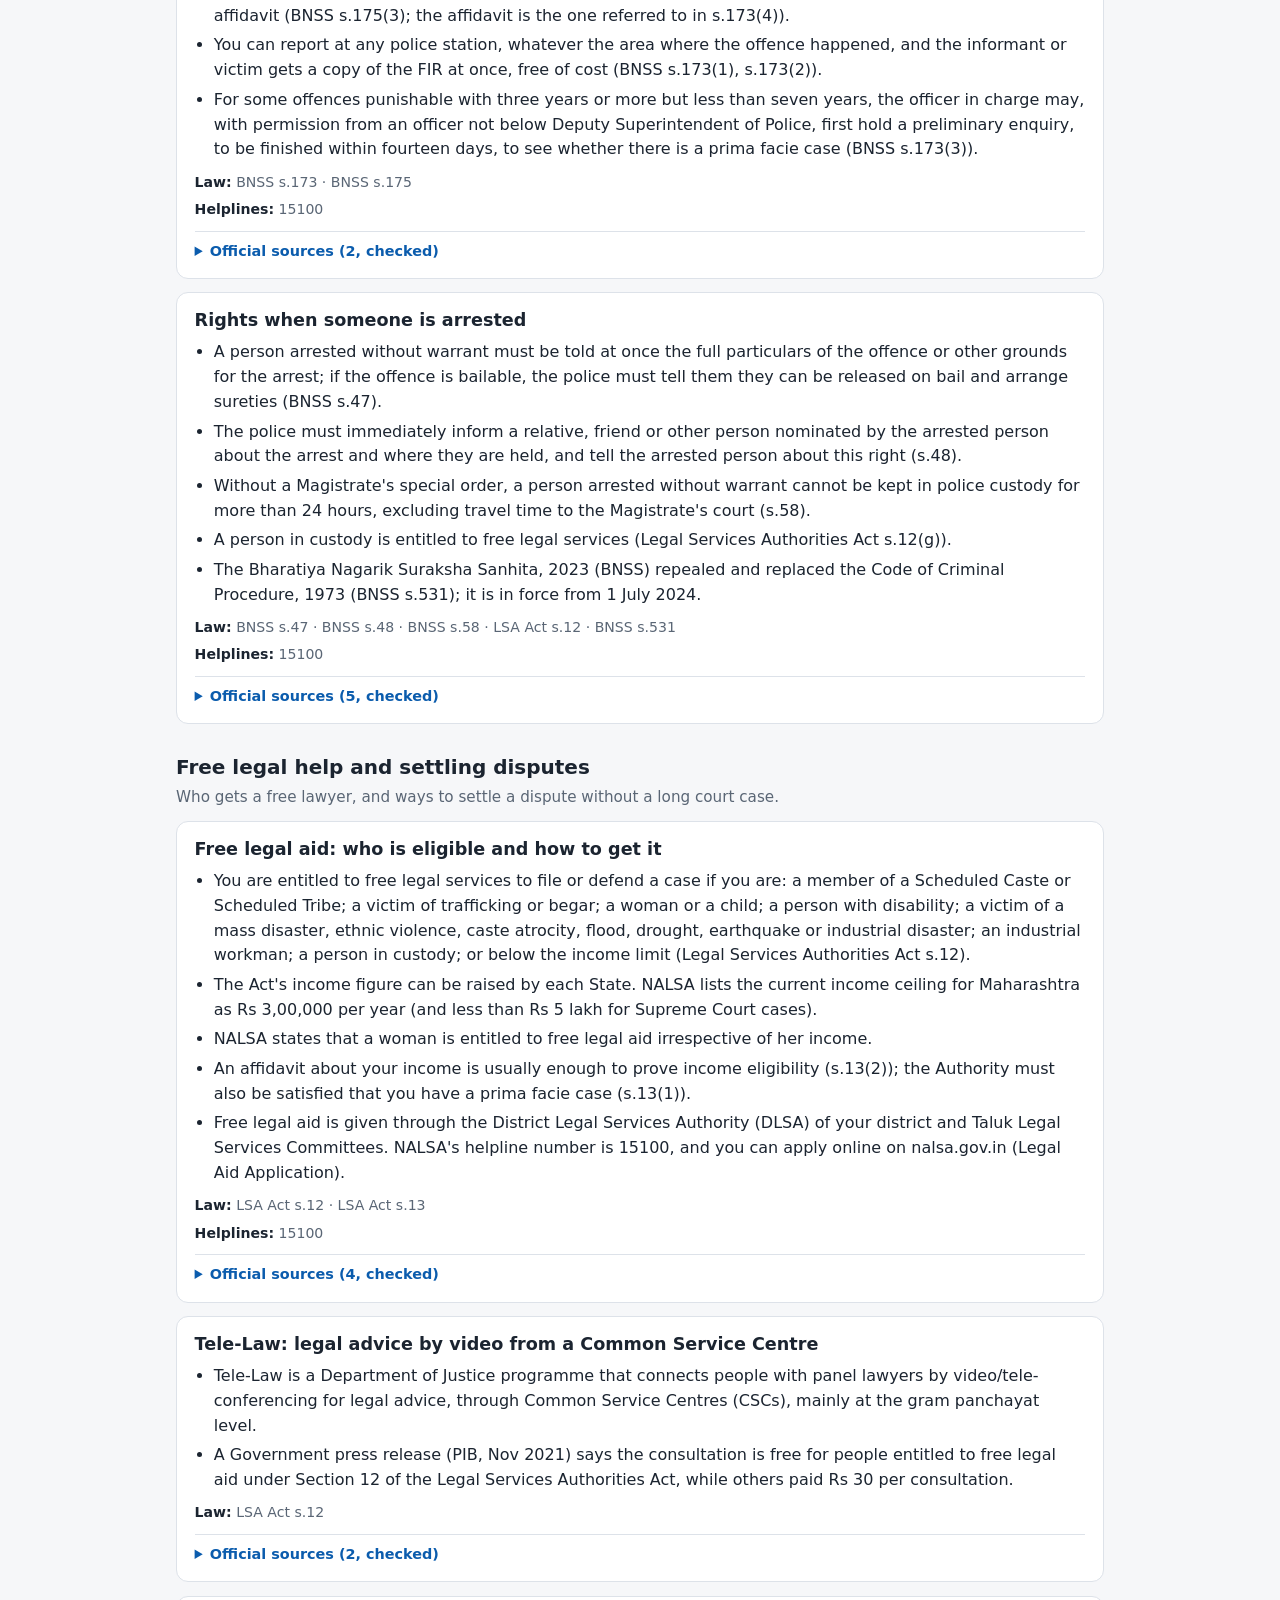
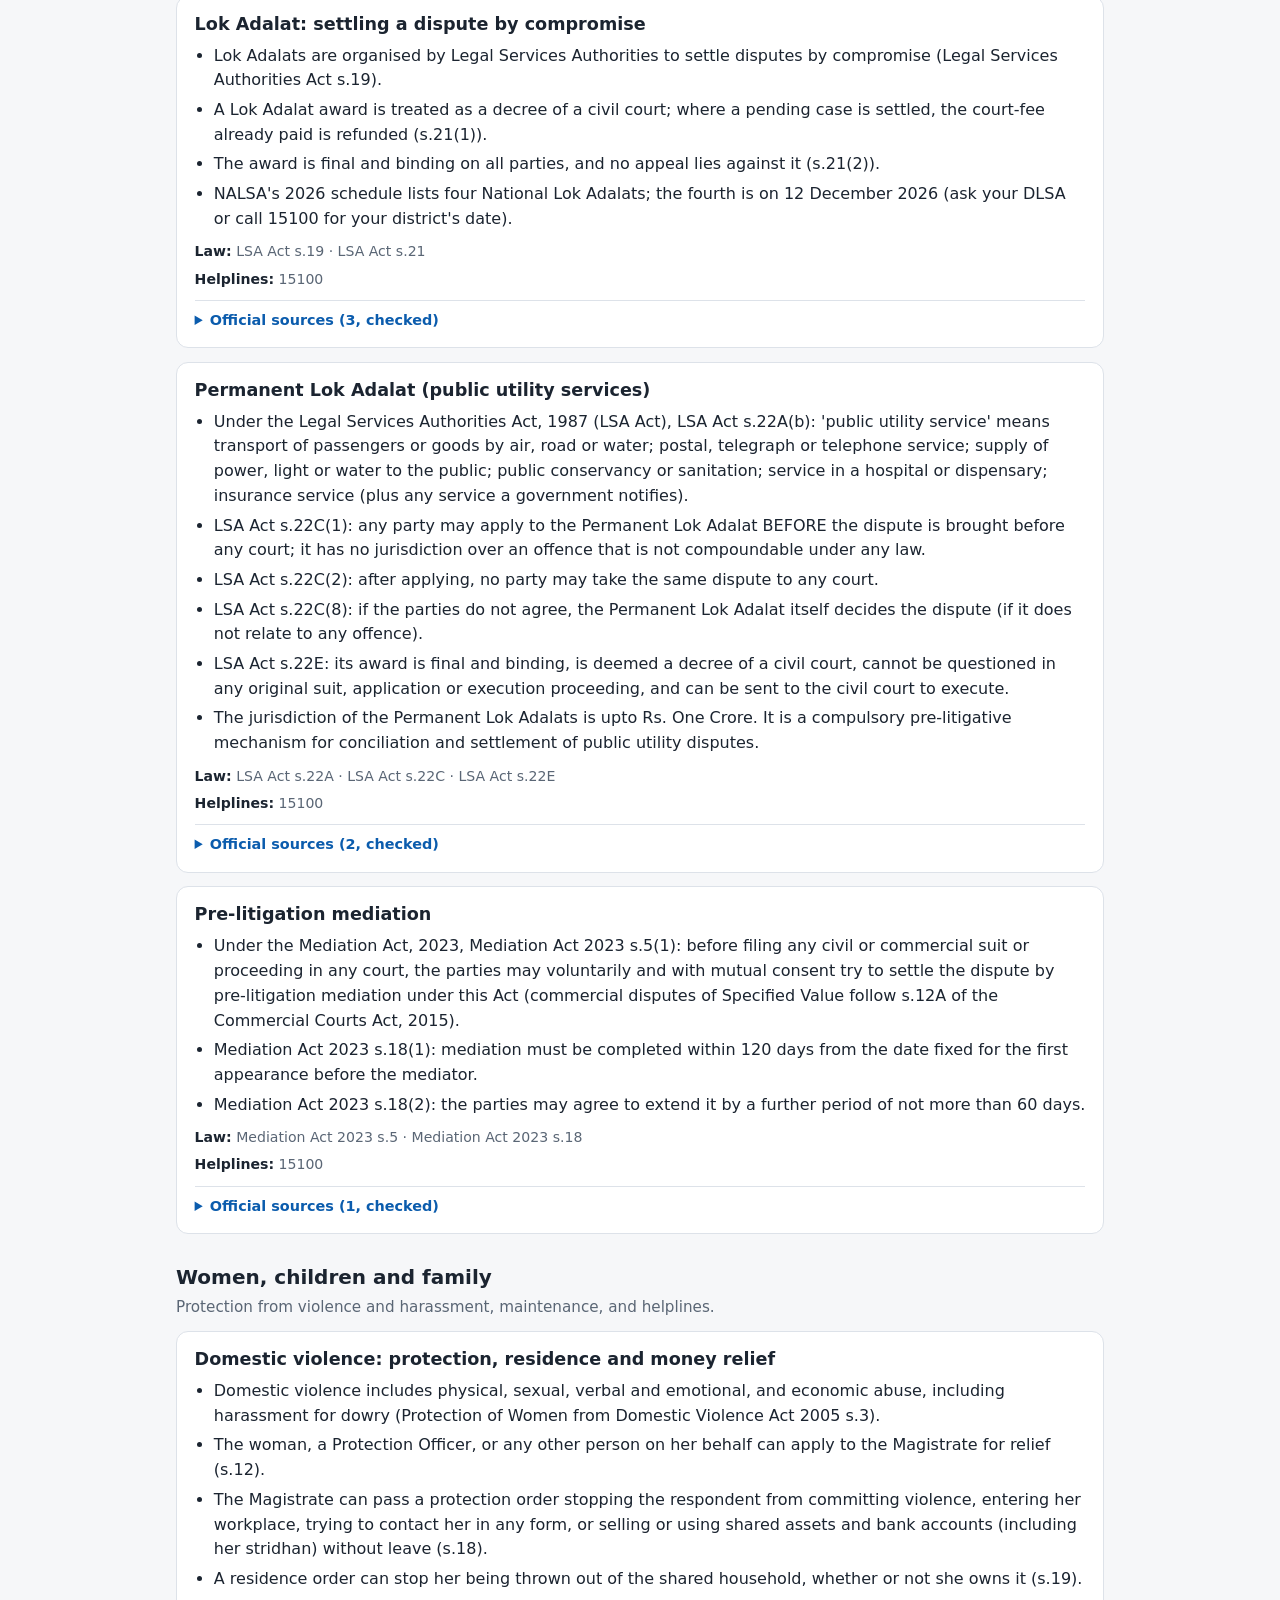
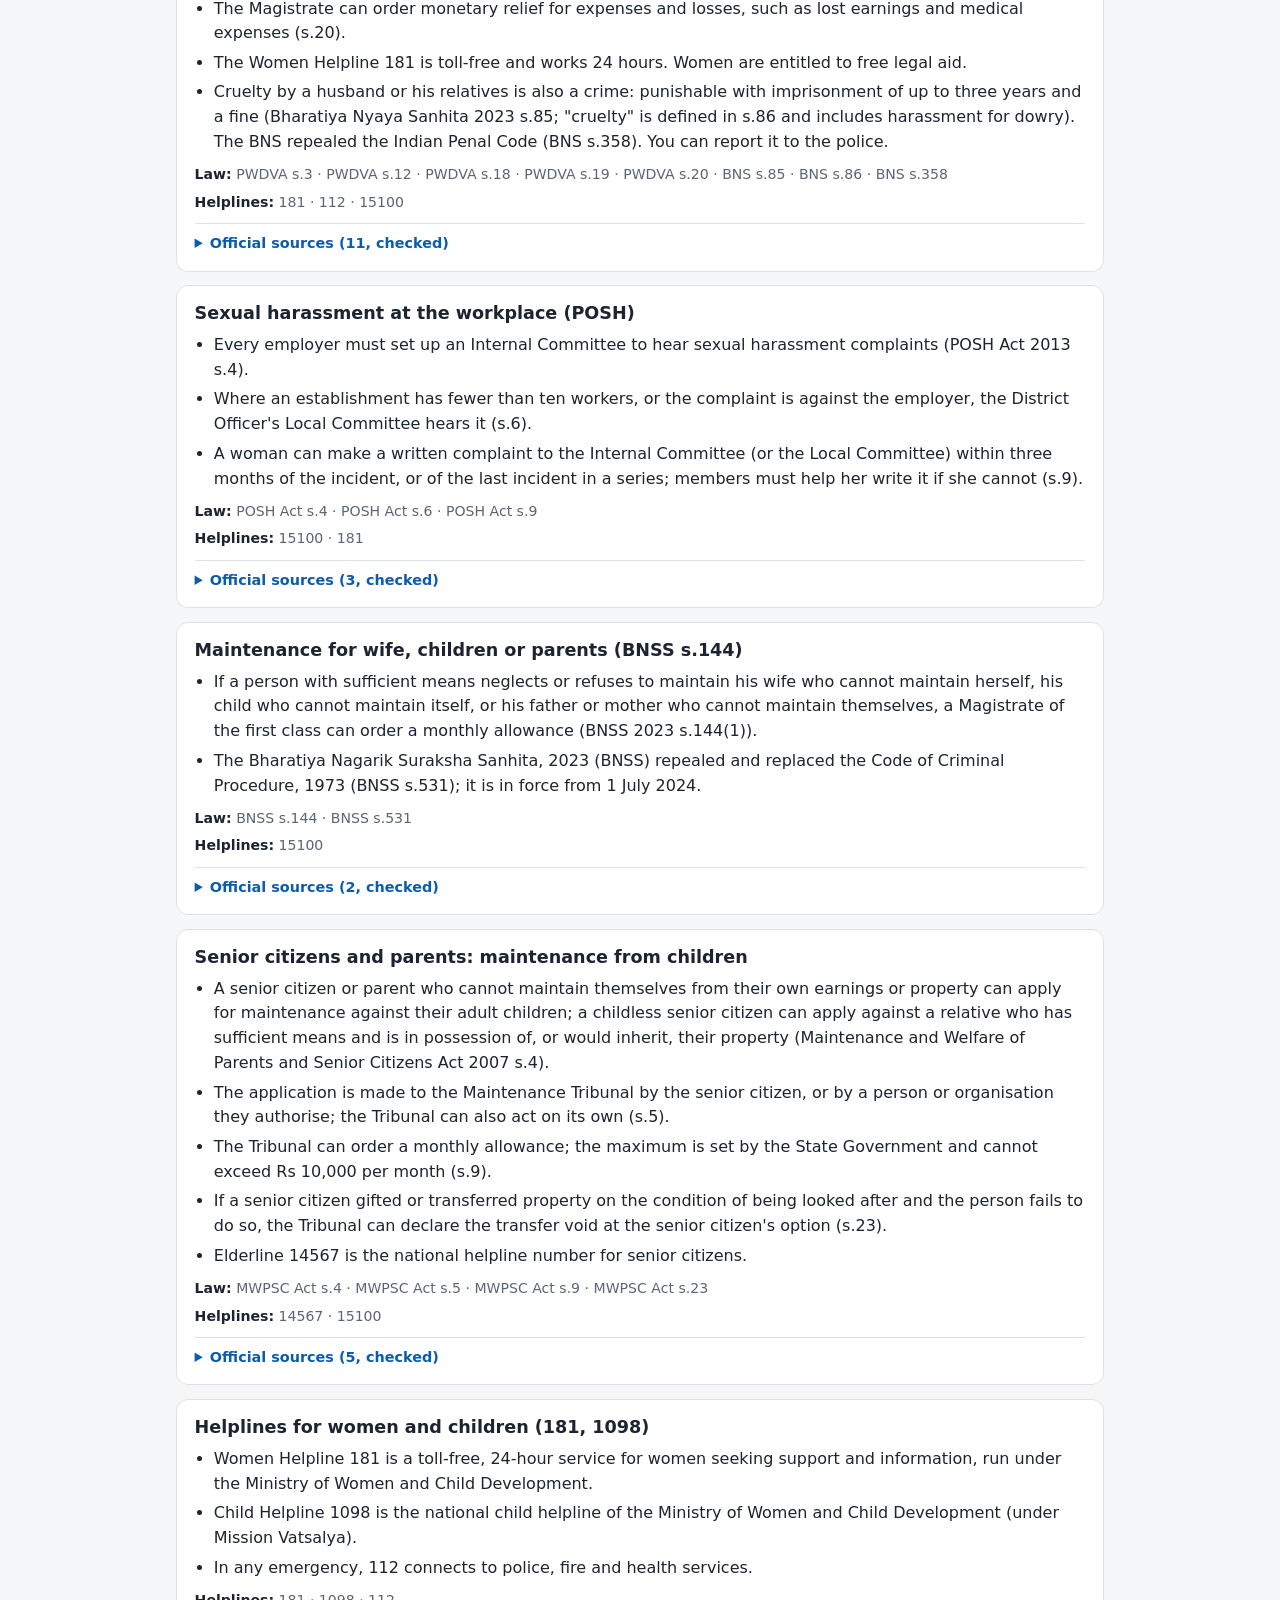
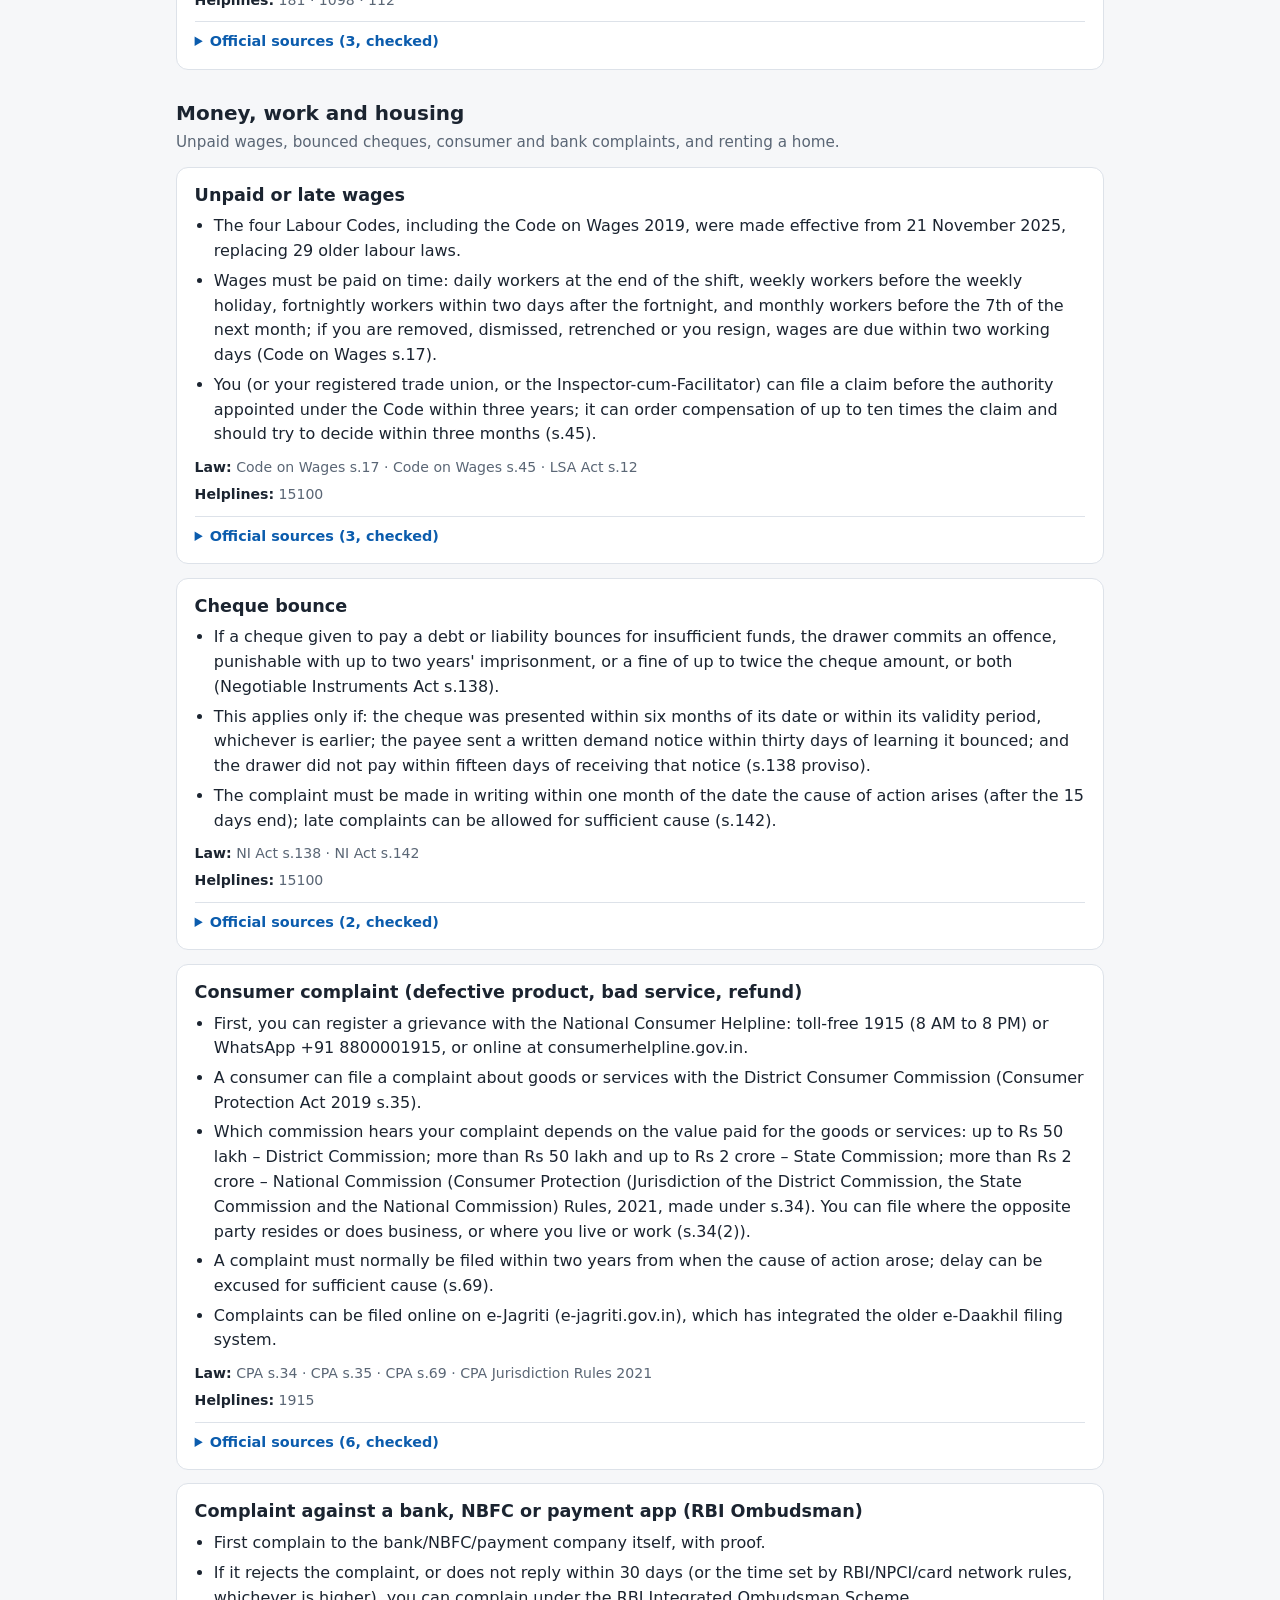
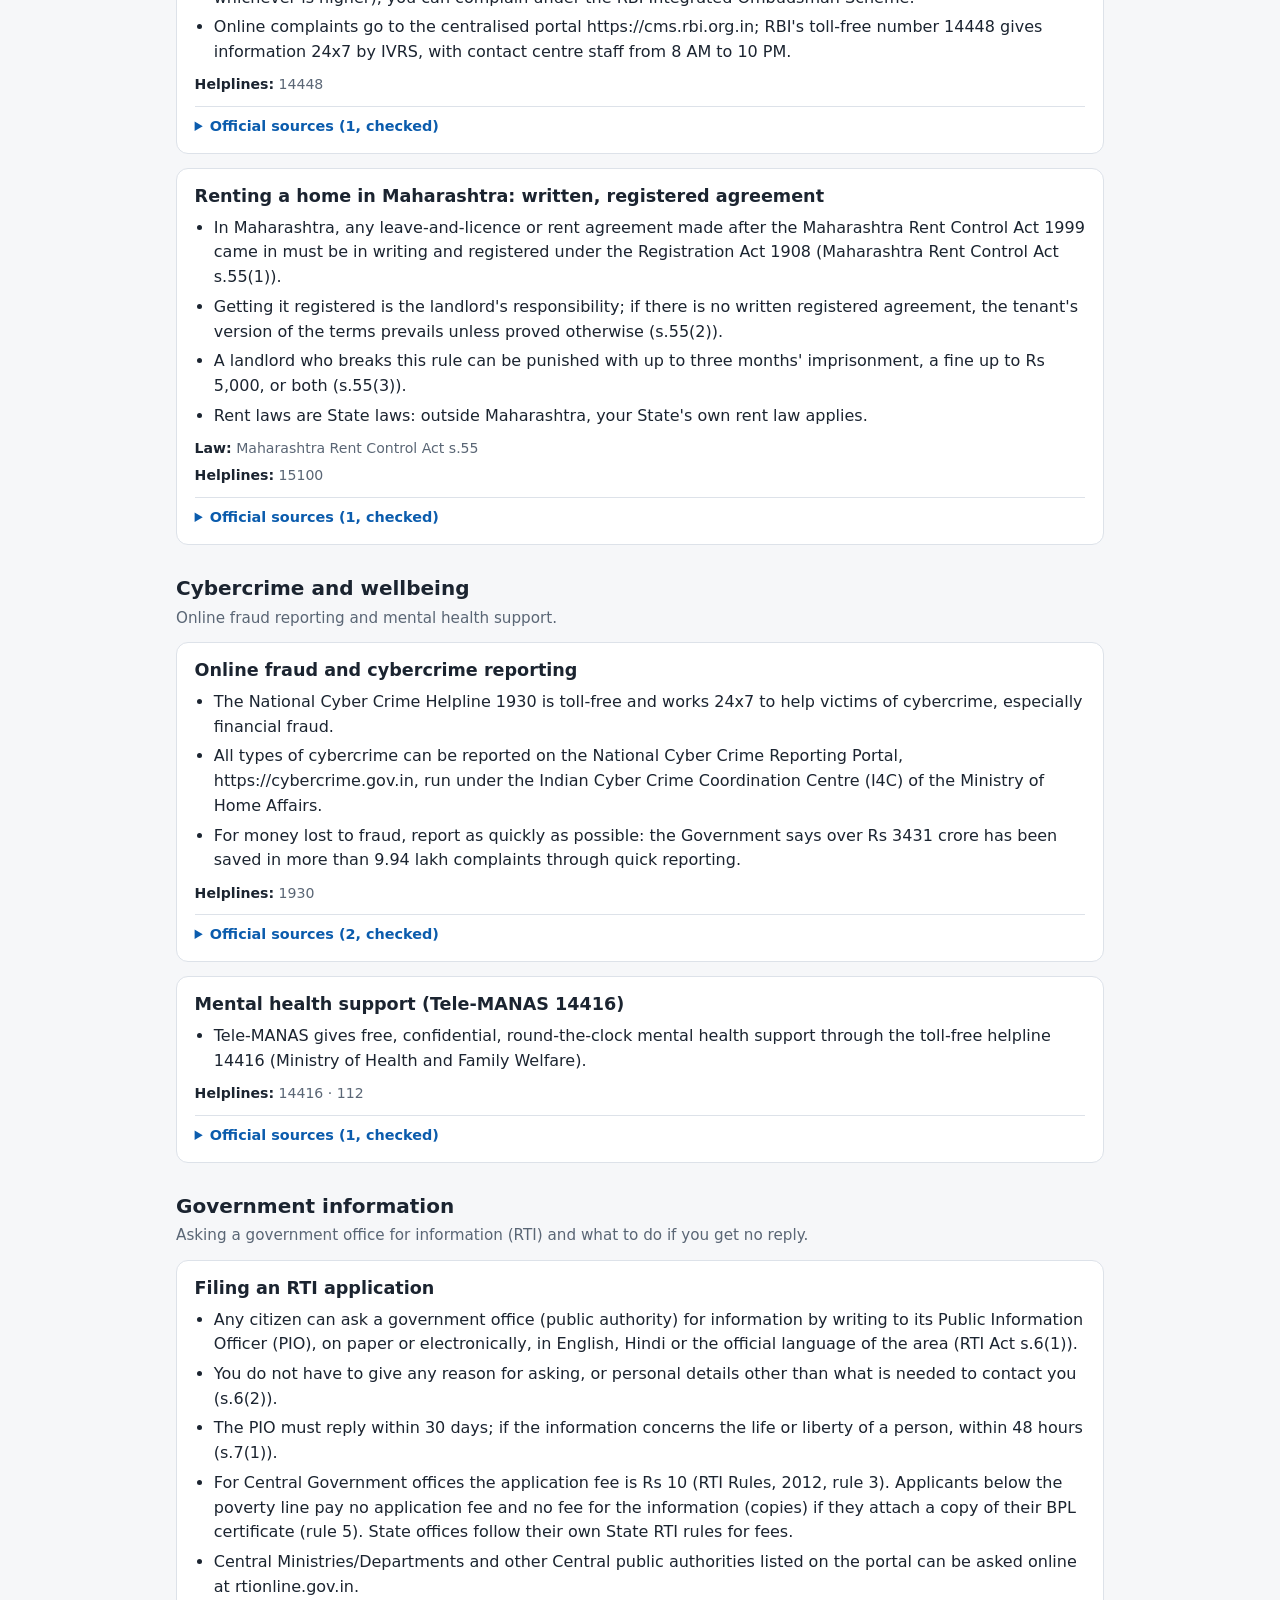
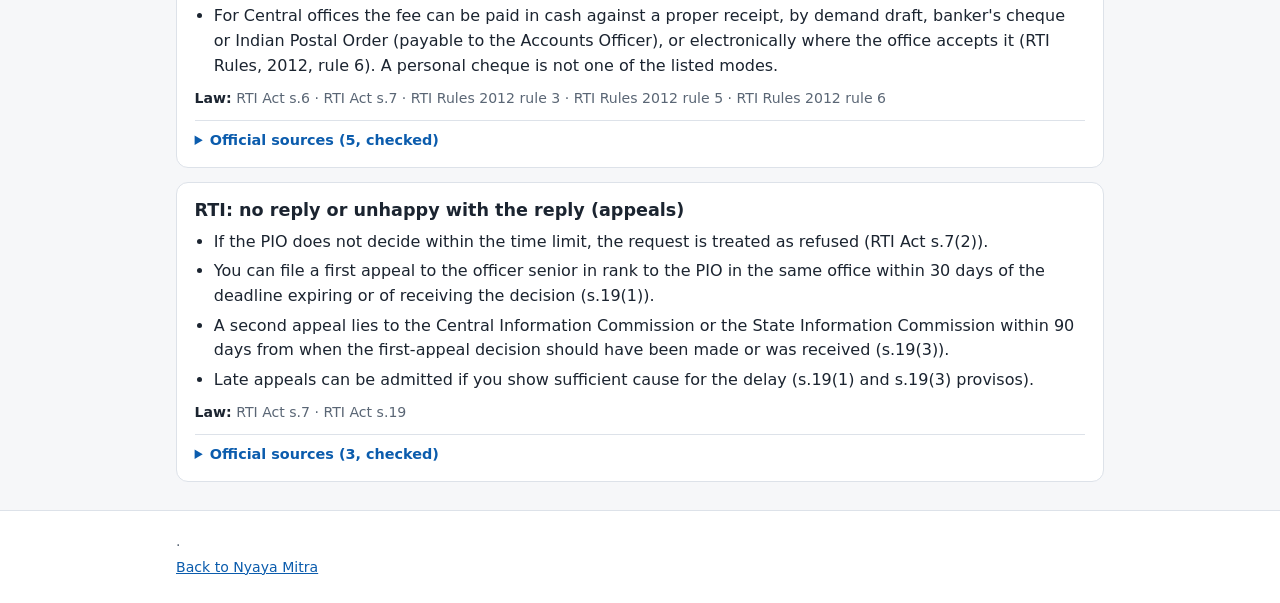
==== commit dfe7df70: "updated impact report" ====
--- a/legal_info.html
+++ b/legal_info.html
@@ -243,7 +243,7 @@
 <p class="empty" id="none" hidden>No topic matches your search. Try a shorter word, or call 15100 for free legal advice.</p>
 </main>
 <footer class="foot"><div class="wrap">
-<p>Content adapted from the NyayaSaathi knowledge base (github.com/tab-for-akshay/nyayasaathi). Source links open the official page.</p>
+<p>.</p>
 <p><a href="/citizen">Back to Nyaya Mitra</a></p>
 </div></footer>
 <script>
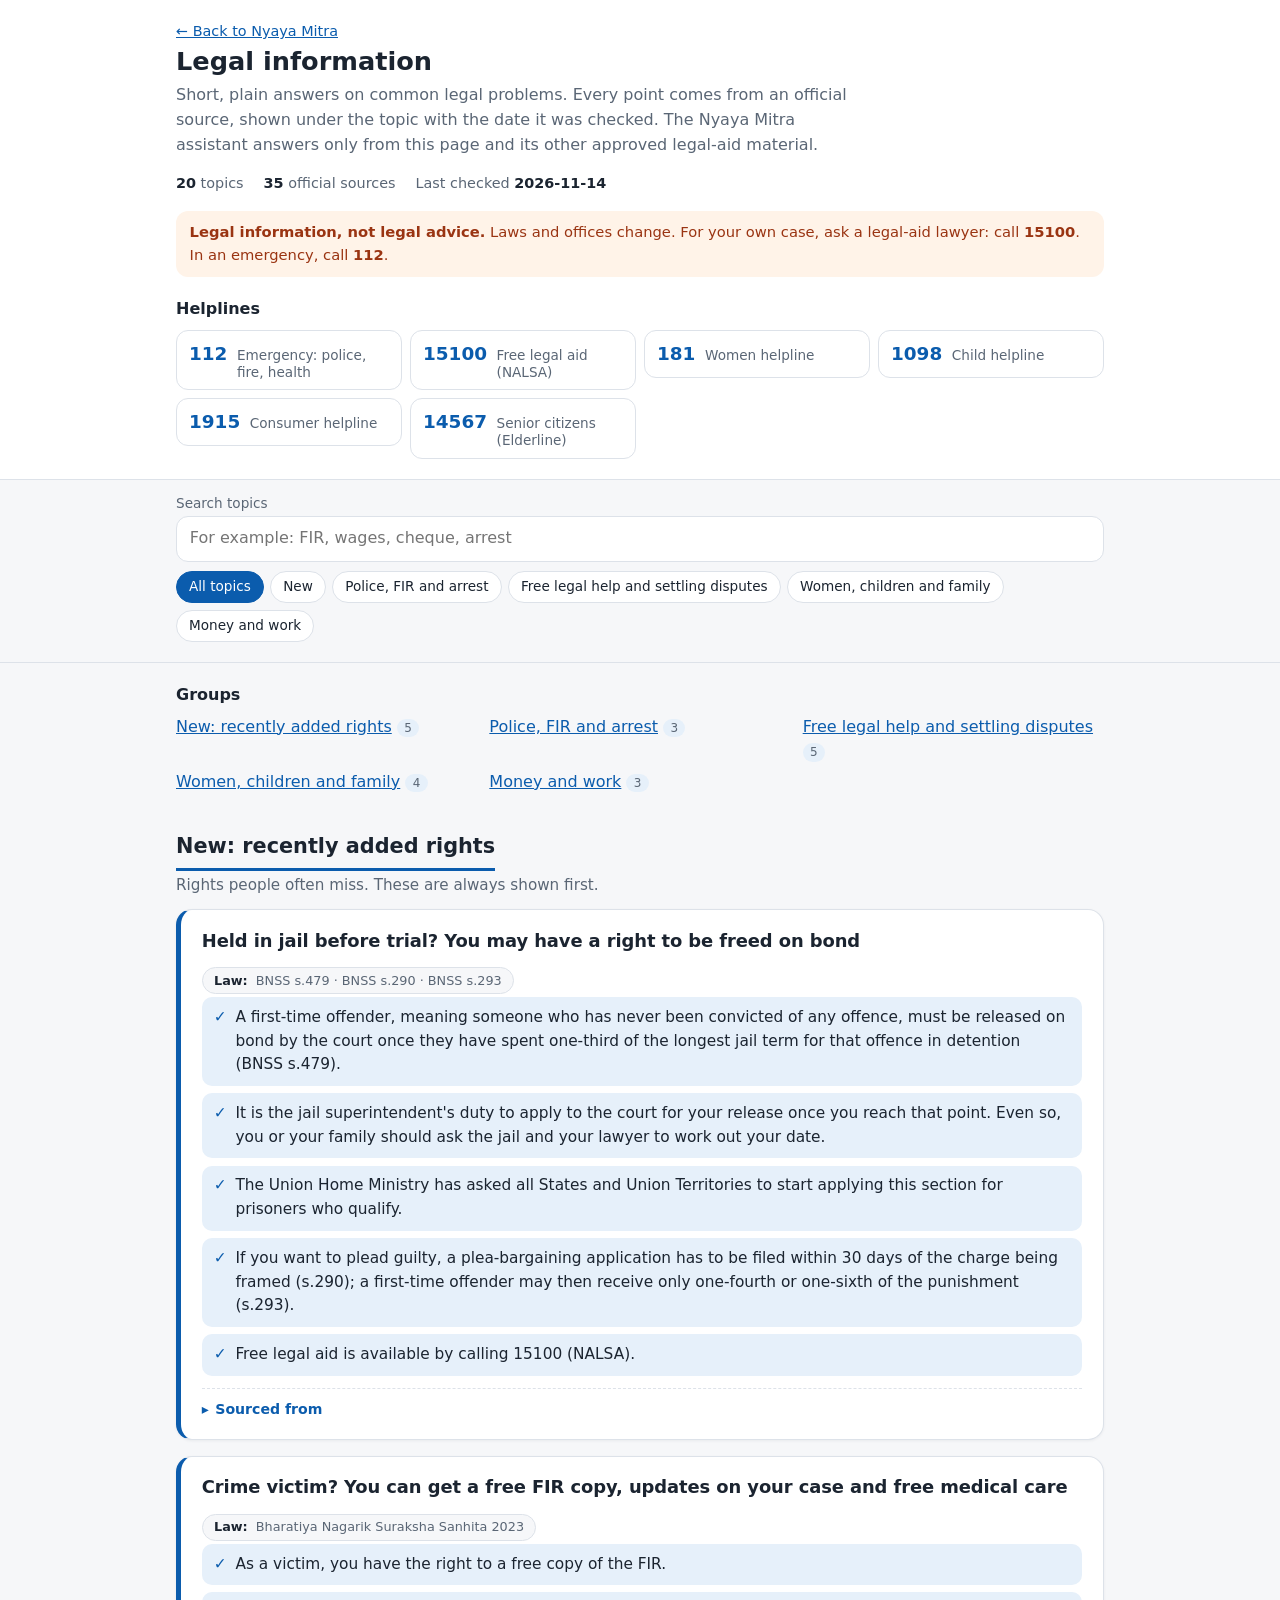
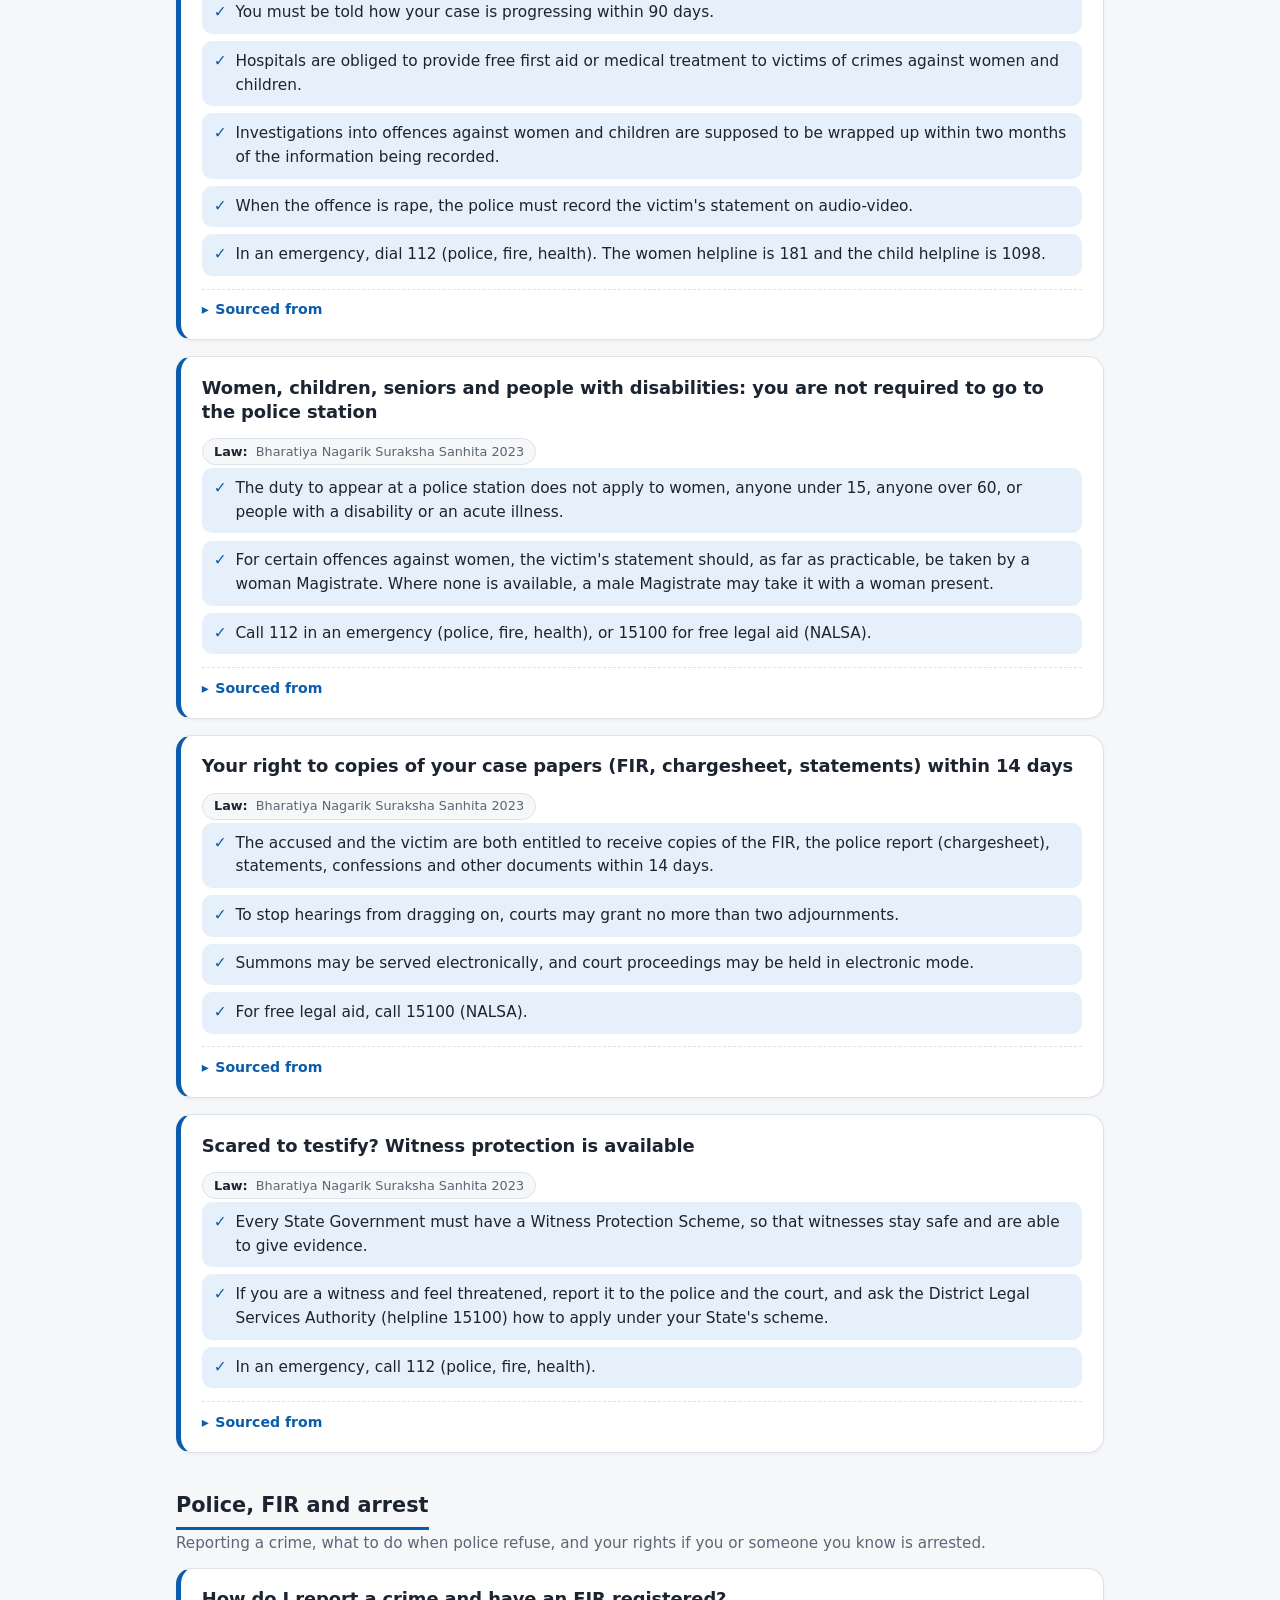
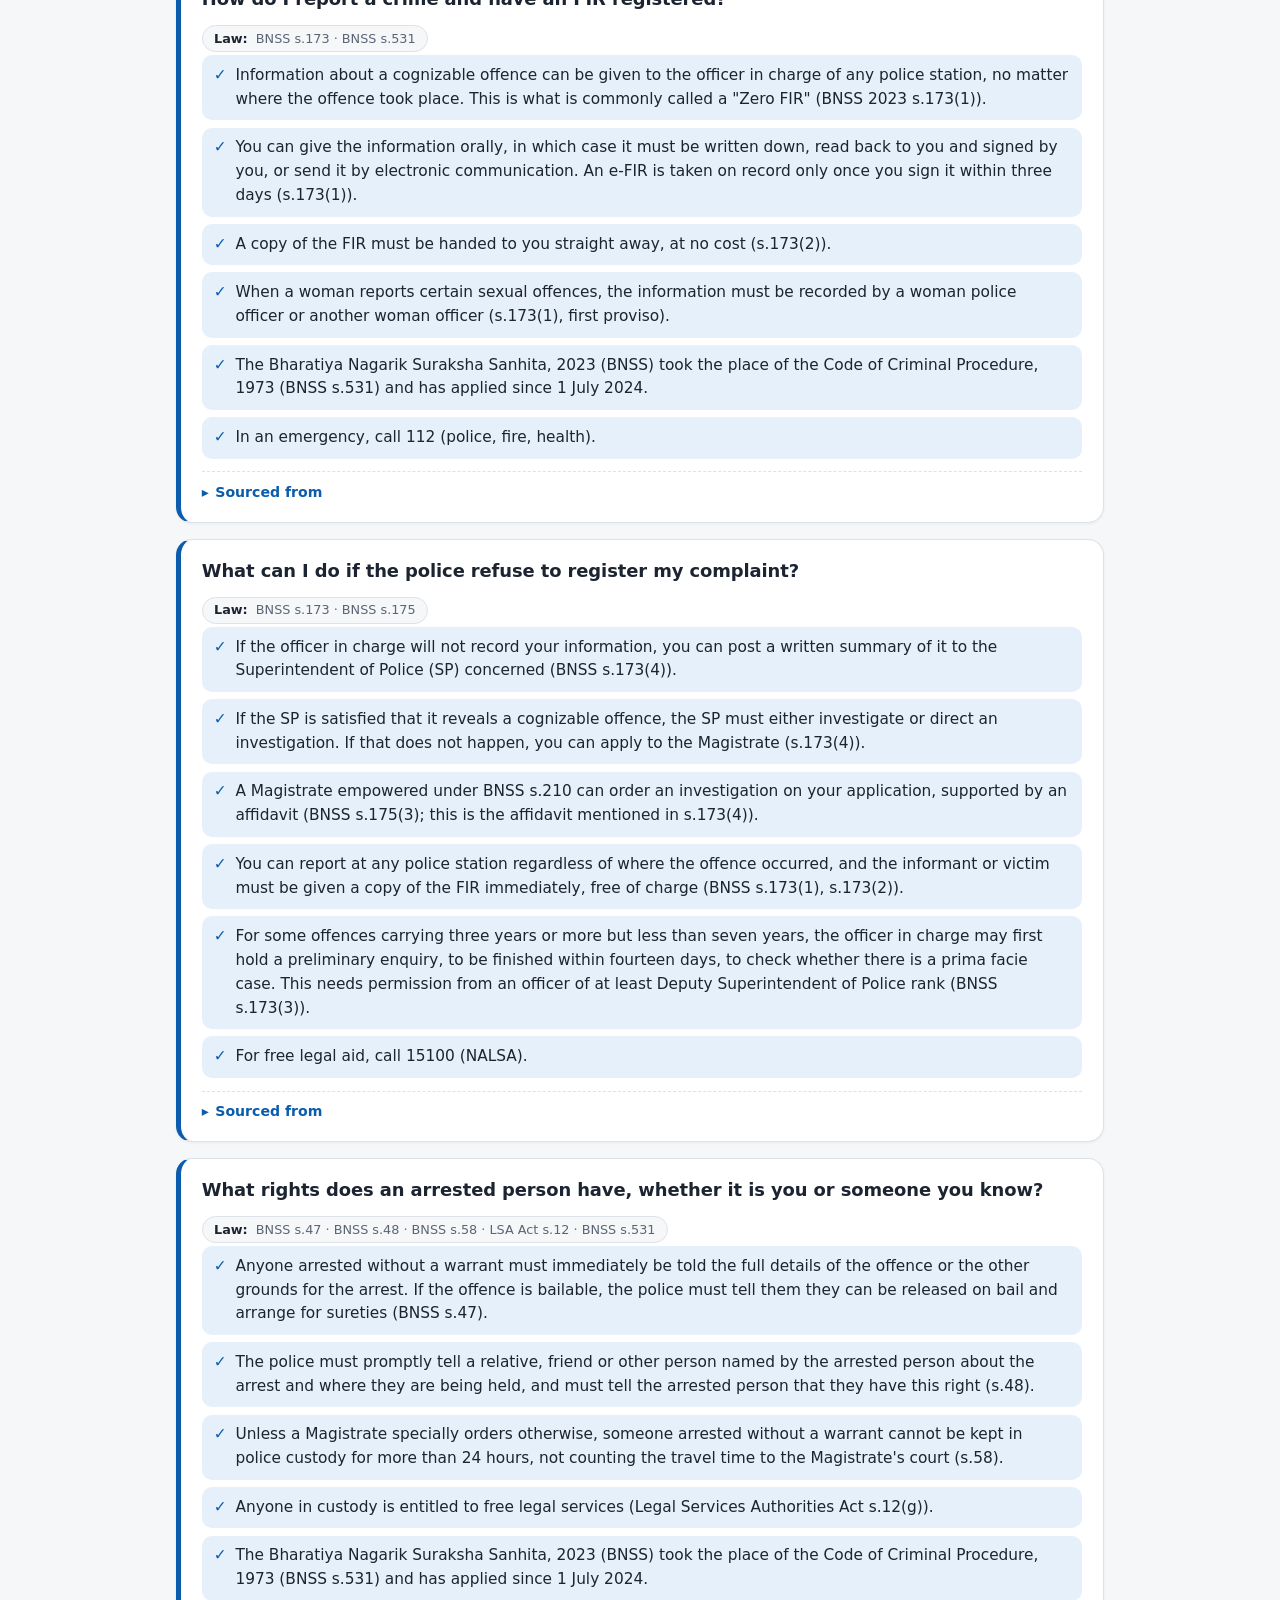
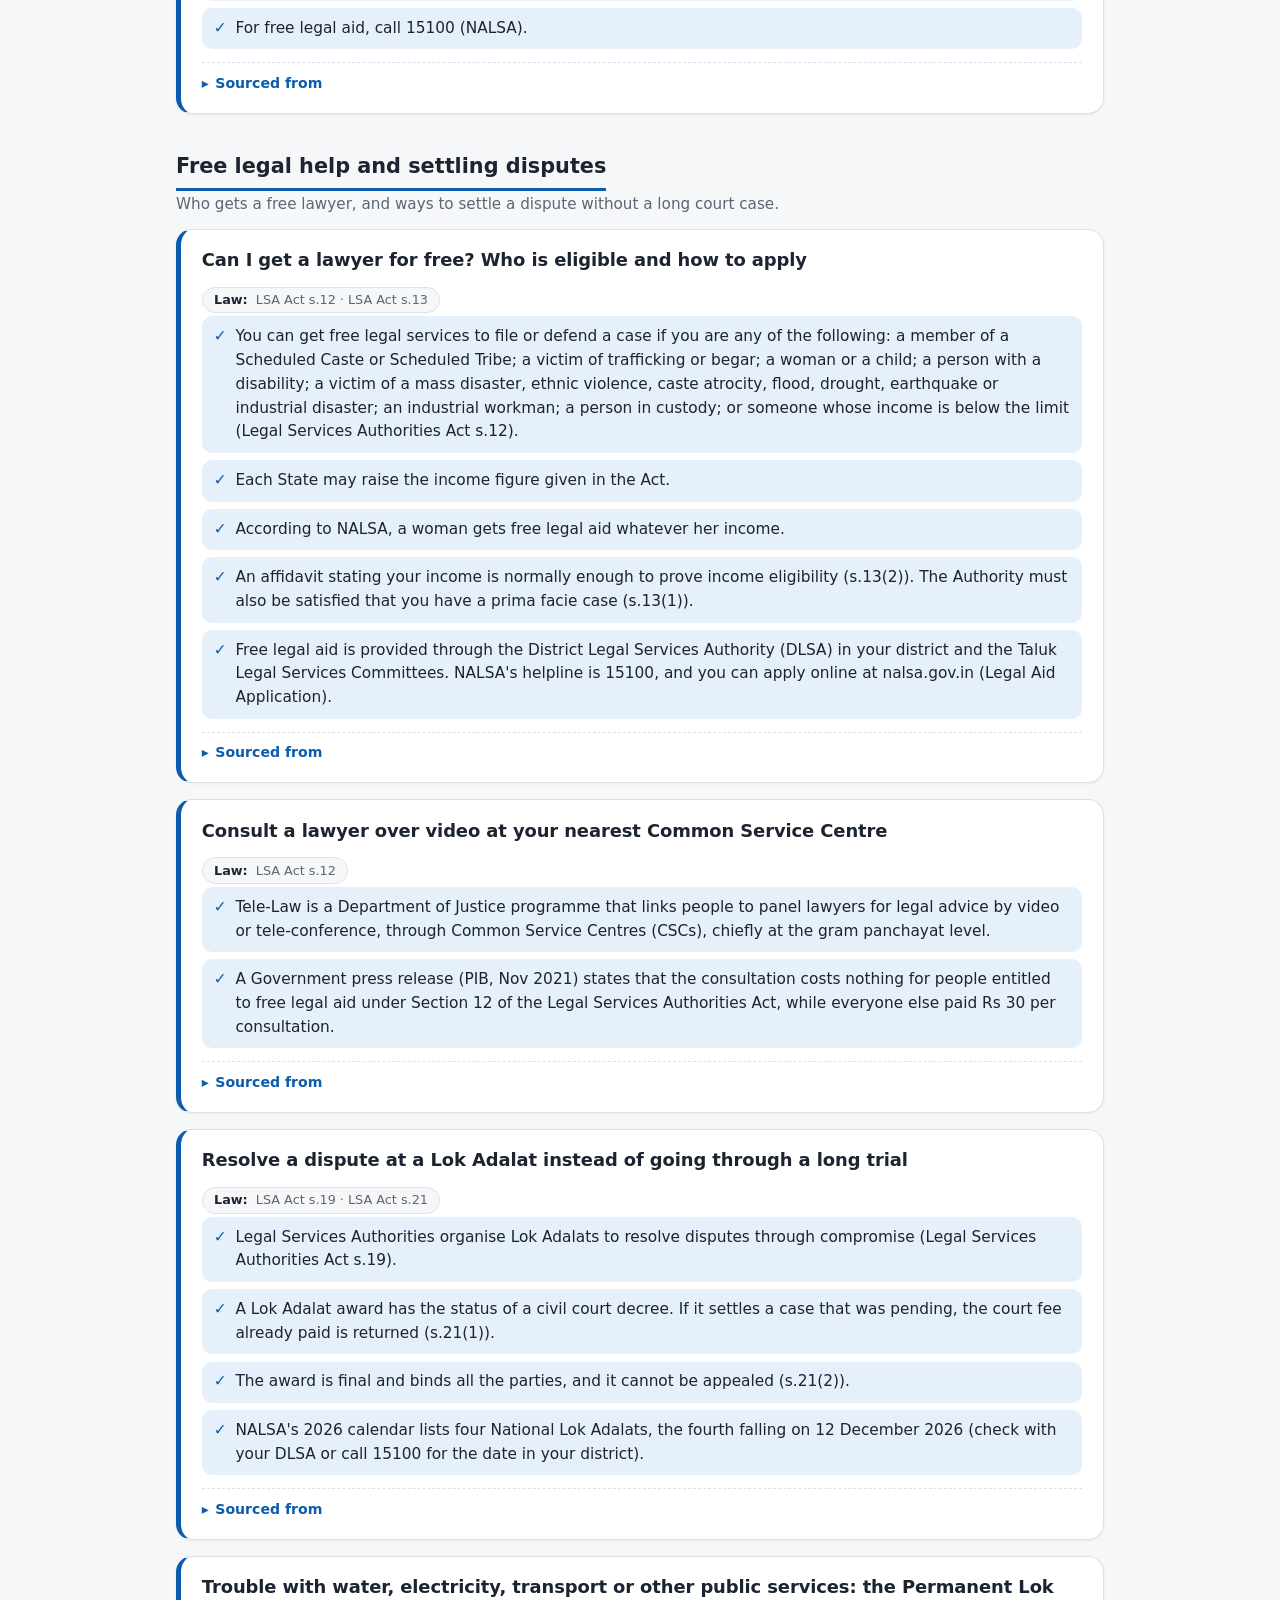
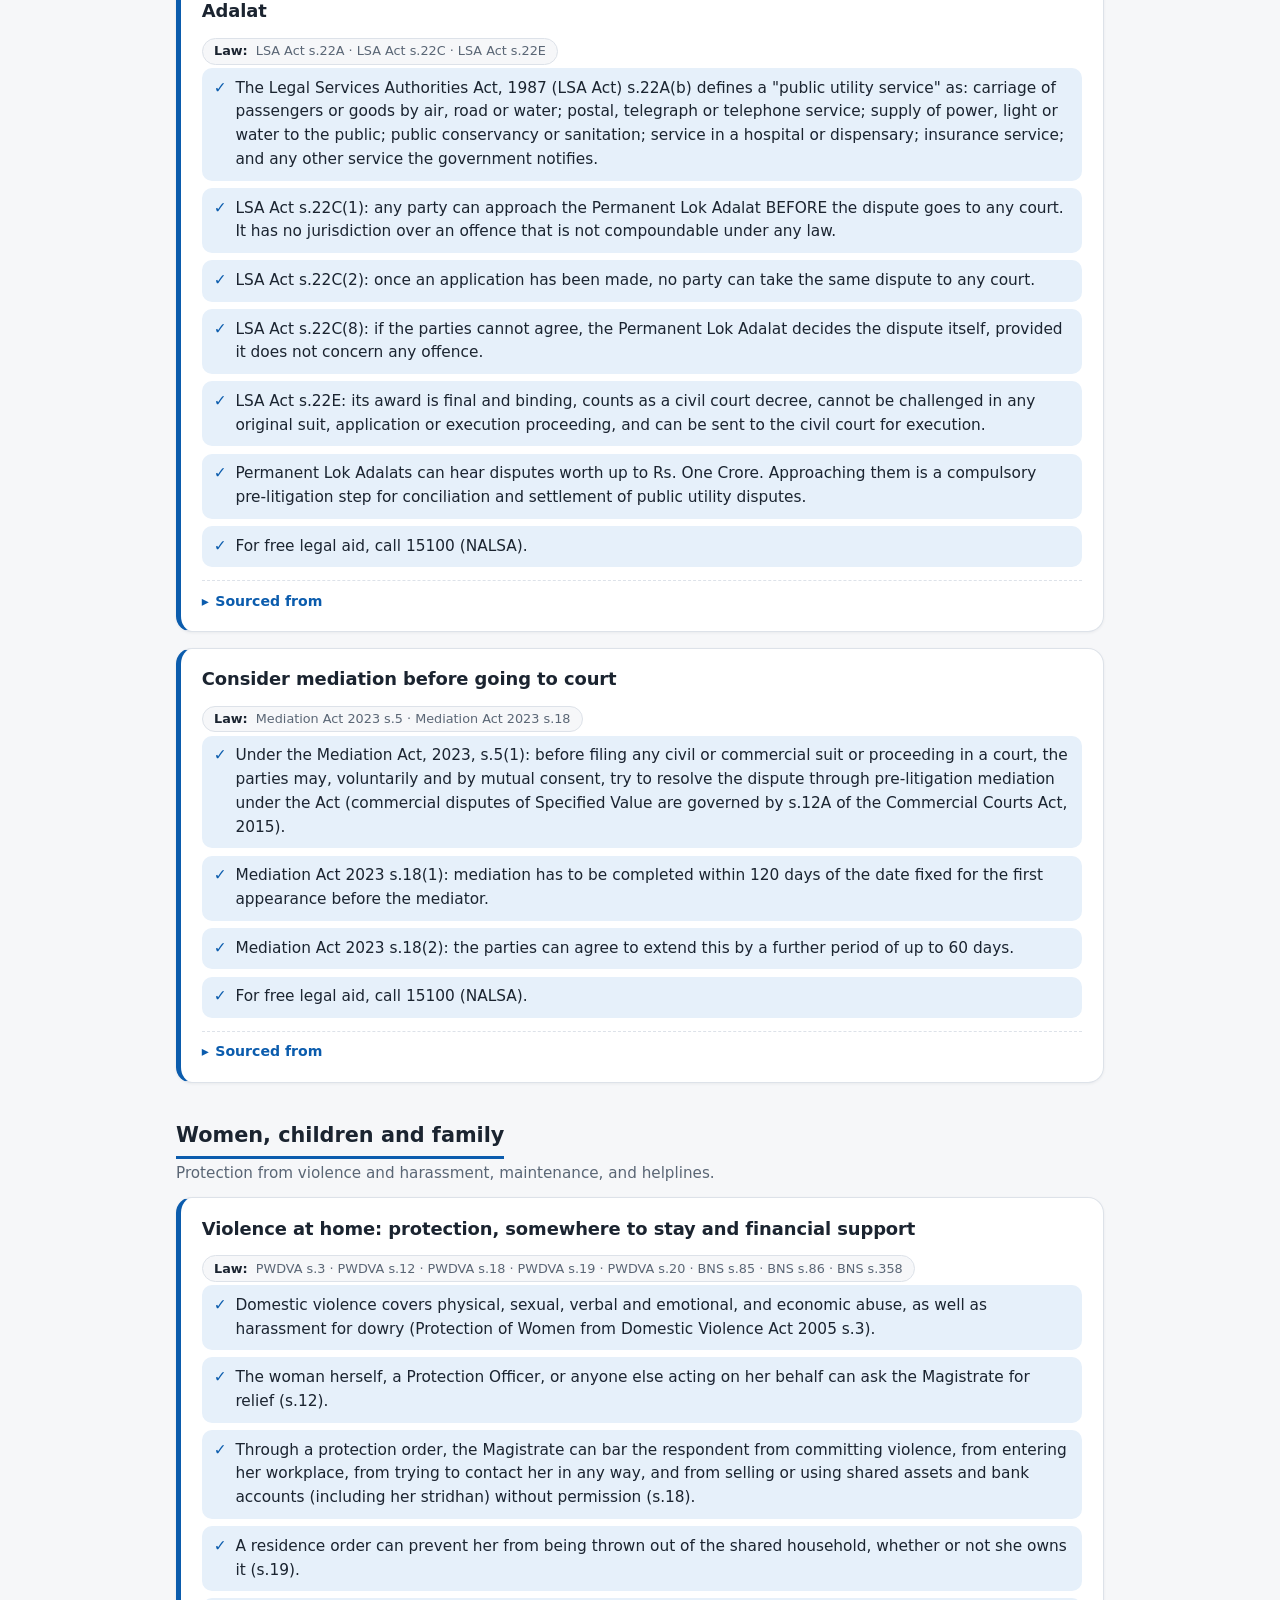
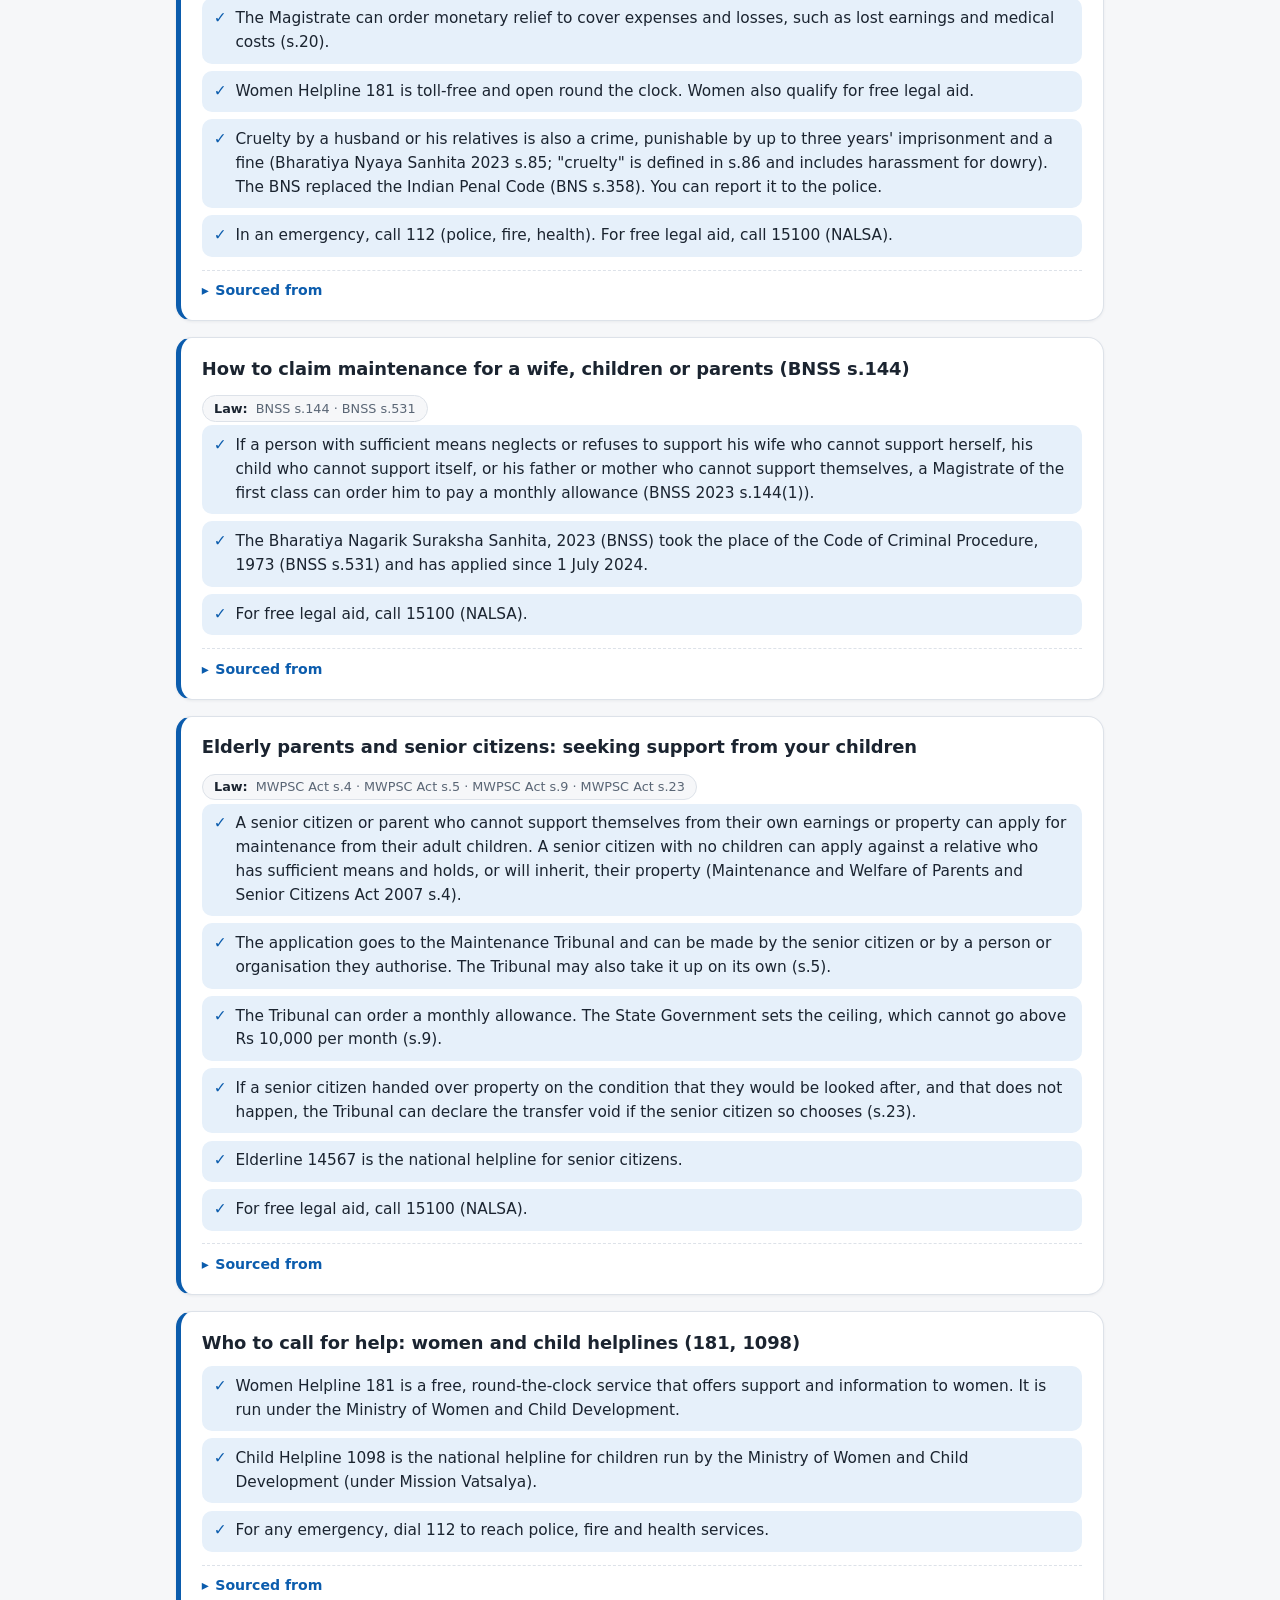
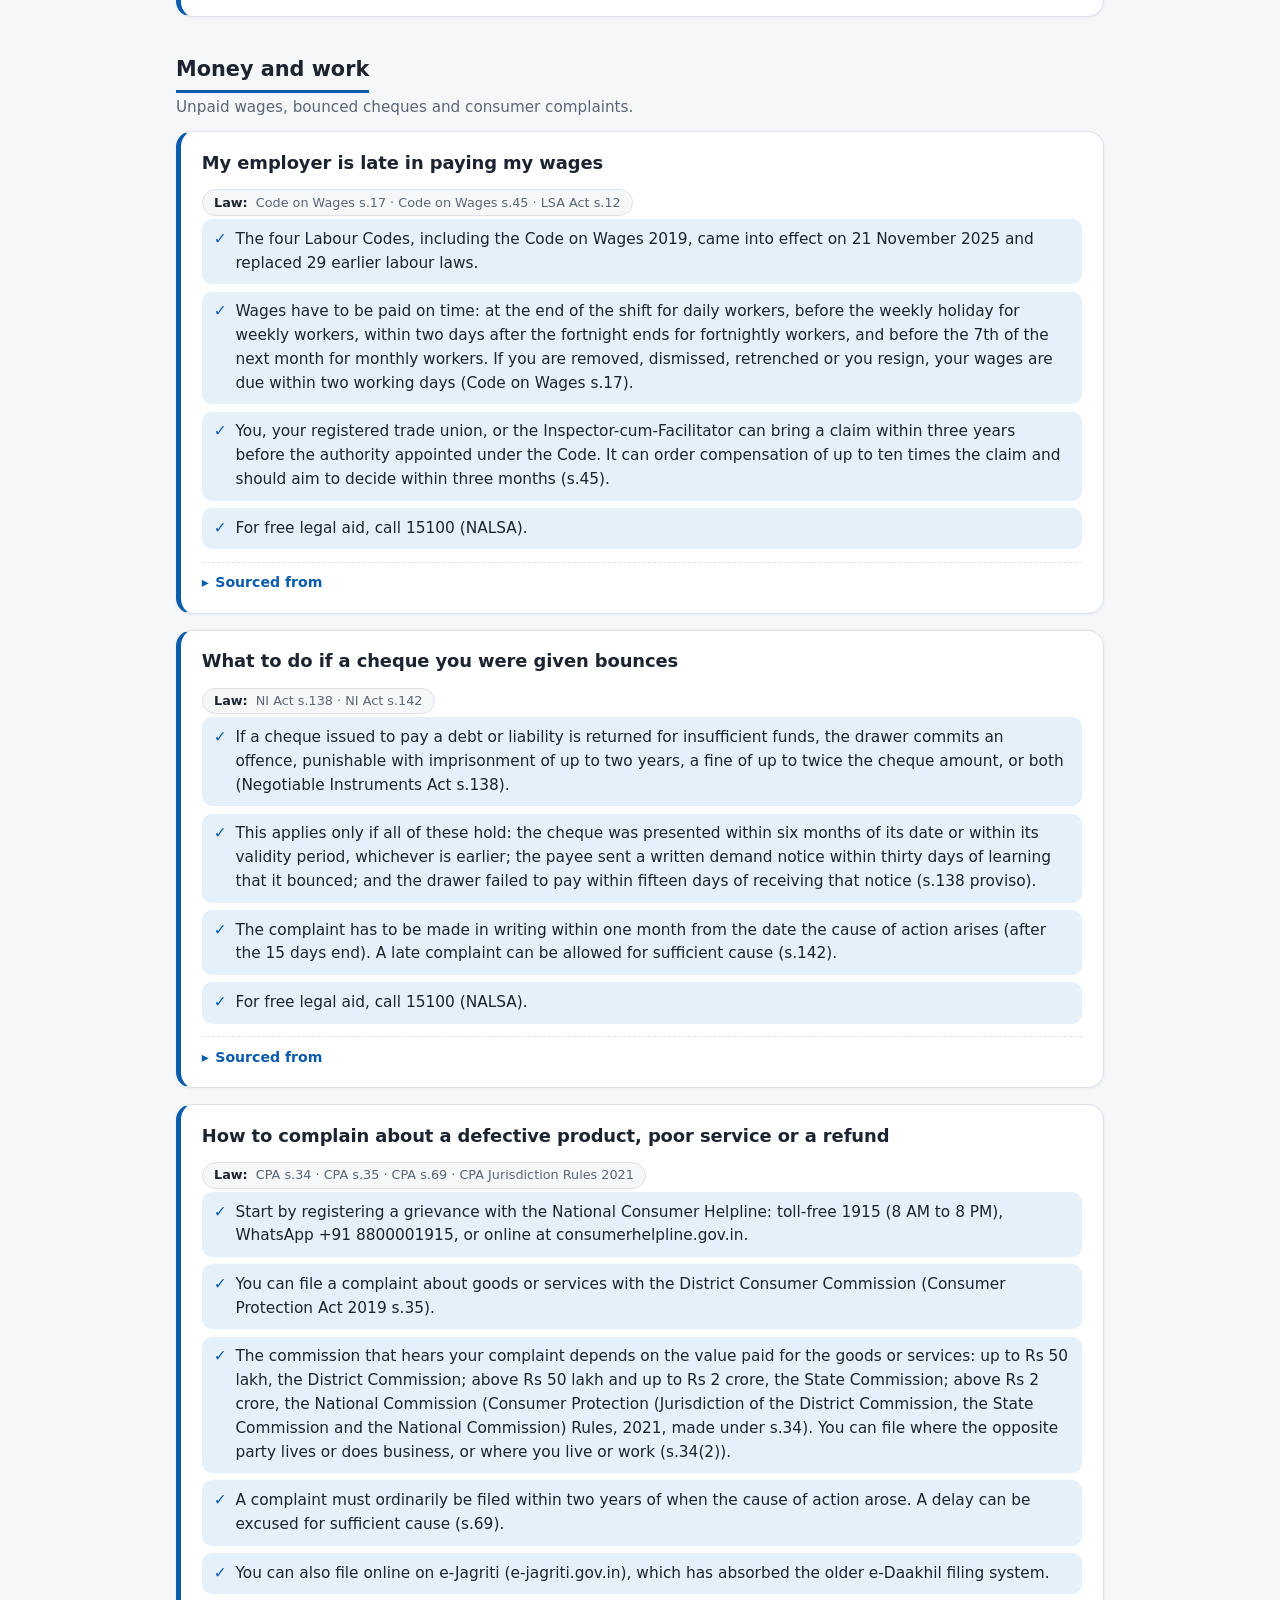
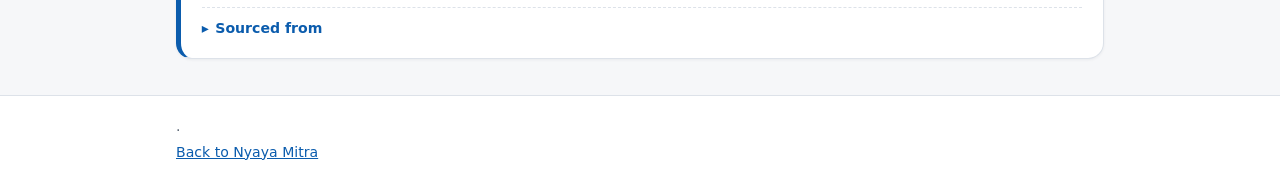
==== commit 2bb685c7: "working on a bug" ====
--- a/legal_info.html
+++ b/legal_info.html
@@ -43,24 +43,29 @@
 nav.toc ol{margin:0;padding:0;list-style:none;display:grid;grid-template-columns:repeat(auto-fill,minmax(16rem,1fr));gap:.35rem .75rem}
 .count{display:inline-block;min-width:1.4rem;text-align:center;font-size:.75rem;color:var(--muted);background:var(--accent-soft);border-radius:999px;padding:0 .4rem}
 main{padding-bottom:2rem}
-.cat{margin:1.75rem 0}
+.cat{margin:2.25rem 0}
 .cat-head{margin-bottom:.75rem}
-.cat-title{font-size:1.25rem;margin:0}
+.cat-title{font-size:1.3rem;margin:0;padding-bottom:.35rem;border-bottom:3px solid var(--accent);display:inline-block}
 .cat-head p{margin:.15rem 0 0;color:var(--muted);font-size:.95rem}
-.card{background:var(--surface);border:1px solid var(--line);border-radius:var(--radius);padding:1rem 1.1rem;margin:0 0 .85rem}
-.card:target{border-color:var(--accent);box-shadow:0 0 0 2px var(--accent-soft)}
-.card h2{font-size:1.1rem;line-height:1.3;margin:0 0 .5rem}
-.anchor{color:inherit;text-decoration:none}
-.anchor:hover{text-decoration:underline}
-.facts{margin:0 0 .6rem;padding-left:1.2rem}
-.facts li{margin:.3rem 0}
-.meta{margin:.35rem 0;font-size:.88rem;color:var(--muted)}
-.meta strong{color:var(--text)}
-details{margin-top:.6rem;border-top:1px solid var(--line);padding-top:.5rem;font-size:.9rem}
-summary{cursor:pointer;color:var(--accent);font-weight:600}
-.src{margin:.5rem 0 0;padding-left:1.1rem}
+.card{position:relative;background:var(--surface);border:1px solid var(--line);border-left:5px solid var(--accent);border-radius:16px;padding:1.15rem 1.3rem;margin:0 0 1rem;box-shadow:0 1px 3px rgba(16,32,56,.06);transition:box-shadow .15s ease,transform .15s ease}
+.card:hover{box-shadow:0 6px 18px rgba(16,32,56,.10)}
+.card:target{border-color:var(--accent);box-shadow:0 0 0 3px var(--accent-soft)}
+.card h2{font-size:1.12rem;line-height:1.35;margin:0 0 .7rem;letter-spacing:-.005em}
+.anchor{color:var(--text);text-decoration:none}
+.anchor:hover{color:var(--accent)}
+.facts{list-style:none;margin:0 0 .8rem;padding:0;display:grid;gap:.45rem}
+.facts li{position:relative;margin:0;padding:.55rem .8rem .55rem 2.1rem;background:var(--accent-soft);border-radius:10px;font-size:.96rem}
+.facts li:before{content:"\2713";position:absolute;left:.75rem;top:.55rem;font-weight:700;color:var(--accent)}
+.meta{display:inline-block;margin:.2rem .4rem .2rem 0;padding:.15rem .7rem;border:1px solid var(--line);border-radius:999px;font-size:.8rem;color:var(--muted);background:var(--bg)}
+.meta strong{color:var(--text);font-weight:600;margin-right:.25rem}
+details{margin-top:.8rem;border-top:1px dashed var(--line);padding-top:.6rem;font-size:.88rem}
+summary{cursor:pointer;color:var(--accent);font-weight:600;list-style:none}
+summary::-webkit-details-marker{display:none}
+summary:before{content:"\25B8";display:inline-block;margin-right:.4rem;transition:transform .15s ease}
+details[open]>summary:before{transform:rotate(90deg)}
+.src{margin:.5rem 0 0;padding-left:1.1rem;color:var(--muted)}
 .src li{margin:.35rem 0;overflow-wrap:anywhere}
-.chk{white-space:nowrap;font-size:.8rem;color:var(--muted);background:var(--accent-soft);border-radius:999px;padding:0 .5rem}
+.chk{white-space:nowrap;font-size:.78rem;color:var(--muted);background:var(--accent-soft);border-radius:999px;padding:0 .5rem}
 .empty{padding:1.5rem;text-align:center;color:var(--muted);border:1px dashed var(--line);border-radius:var(--radius)}
 footer.foot{border-top:1px solid var(--line);background:var(--surface);font-size:.88rem;color:var(--muted)}
 footer.foot .wrap{padding-top:1rem;padding-bottom:1.25rem}
@@ -74,171 +79,144 @@
 <p class="crumb"><a href="/citizen">&larr; Back to Nyaya Mitra</a></p>
 <h1>Legal information</h1>
 <p class="lead">Short, plain answers on common legal problems. Every point comes from an official source, shown under the topic with the date it was checked. The Nyaya Mitra assistant answers only from this page and its other approved legal-aid material.</p>
-<ul class="stats"><li><strong>22</strong> topics</li><li><strong>71</strong> official sources</li><li>Last checked <strong>2026-11-01</strong></li></ul>
+<ul class="stats"><li><strong>20</strong> topics</li><li><strong>35</strong> official sources</li><li>Last checked <strong>2026-11-14</strong></li></ul>
 <p class="notice"><strong>Legal information, not legal advice.</strong> Laws and offices change. For your own case, ask a legal-aid lawyer: call <strong>15100</strong>. In an emergency, call <strong>112</strong>.</p>
-<section class="help" aria-labelledby="help-h"><h2 id="help-h">Helplines</h2><ul><li><a href="#helplines_women_child"><span class="num">112</span><span class="lbl">Emergency: police, fire, health</span></a></li><li><a href="#legal_aid"><span class="num">15100</span><span class="lbl">Free legal aid (NALSA)</span></a></li><li><a href="#helplines_women_child"><span class="num">181</span><span class="lbl">Women helpline</span></a></li><li><a href="#helplines_women_child"><span class="num">1098</span><span class="lbl">Child helpline</span></a></li><li><a href="#cyber_fraud"><span class="num">1930</span><span class="lbl">Cybercrime and online fraud</span></a></li><li><a href="#mental_health"><span class="num">14416</span><span class="lbl">Mental health (Tele-MANAS)</span></a></li><li><a href="#consumer_complaint"><span class="num">1915</span><span class="lbl">Consumer helpline</span></a></li><li><a href="#senior_maintenance"><span class="num">14567</span><span class="lbl">Senior citizens (Elderline)</span></a></li><li><a href="#bank_complaint"><span class="num">14448</span><span class="lbl">Bank and payment complaints (RBI)</span></a></li></ul></section>
+<section class="help" aria-labelledby="help-h"><h2 id="help-h">Helplines</h2><ul><li><a href="#helplines_women_child"><span class="num">112</span><span class="lbl">Emergency: police, fire, health</span></a></li><li><a href="#legal_aid"><span class="num">15100</span><span class="lbl">Free legal aid (NALSA)</span></a></li><li><a href="#helplines_women_child"><span class="num">181</span><span class="lbl">Women helpline</span></a></li><li><a href="#helplines_women_child"><span class="num">1098</span><span class="lbl">Child helpline</span></a></li><li><a href="#consumer_complaint"><span class="num">1915</span><span class="lbl">Consumer helpline</span></a></li><li><a href="#senior_maintenance"><span class="num">14567</span><span class="lbl">Senior citizens (Elderline)</span></a></li></ul></section>
 </div></header>
 <div class="tools"><div class="wrap">
 <div><label for="q">Search topics</label><input id="q" type="search" placeholder="For example: FIR, wages, cheque, arrest" autocomplete="off"></div>
-<div class="chips" role="group" aria-label="Filter by group"><button type="button" class="chip" data-cat="all" aria-pressed="true">All topics</button><button type="button" class="chip" data-cat="police" aria-pressed="false">Police, FIR and arrest</button><button type="button" class="chip" data-cat="legal-help" aria-pressed="false">Free legal help and settling disputes</button><button type="button" class="chip" data-cat="family" aria-pressed="false">Women, children and family</button><button type="button" class="chip" data-cat="money" aria-pressed="false">Money, work and housing</button><button type="button" class="chip" data-cat="safety" aria-pressed="false">Cybercrime and wellbeing</button><button type="button" class="chip" data-cat="government" aria-pressed="false">Government information</button></div>
+<div class="chips" role="group" aria-label="Filter by group"><button type="button" class="chip" data-cat="all" aria-pressed="true">All topics</button><button type="button" class="chip" data-cat="new" aria-pressed="false">New</button><button type="button" class="chip" data-cat="police" aria-pressed="false">Police, FIR and arrest</button><button type="button" class="chip" data-cat="legal-help" aria-pressed="false">Free legal help and settling disputes</button><button type="button" class="chip" data-cat="family" aria-pressed="false">Women, children and family</button><button type="button" class="chip" data-cat="money" aria-pressed="false">Money and work</button></div>
 <p id="status" role="status" aria-live="polite"></p>
 </div></div>
 <main class="wrap">
-<nav class="toc" aria-labelledby="toc-h"><h2 id="toc-h">Groups</h2><ol><li><a href="#police">Police, FIR and arrest</a> <span class="count">3</span></li><li><a href="#legal-help">Free legal help and settling disputes</a> <span class="count">5</span></li><li><a href="#family">Women, children and family</a> <span class="count">5</span></li><li><a href="#money">Money, work and housing</a> <span class="count">5</span></li><li><a href="#safety">Cybercrime and wellbeing</a> <span class="count">2</span></li><li><a href="#government">Government information</a> <span class="count">2</span></li></ol></nav>
+<nav class="toc" aria-labelledby="toc-h"><h2 id="toc-h">Groups</h2><ol><li><a href="#new">New: recently added rights</a> <span class="count">5</span></li><li><a href="#police">Police, FIR and arrest</a> <span class="count">3</span></li><li><a href="#legal-help">Free legal help and settling disputes</a> <span class="count">5</span></li><li><a href="#family">Women, children and family</a> <span class="count">4</span></li><li><a href="#money">Money and work</a> <span class="count">3</span></li></ol></nav>
 <div id="list">
+<section class="cat" id="new" data-cat="new" aria-labelledby="new-h"><div class="cat-head"><h2 id="new-h" class="cat-title">New: recently added rights</h2><p>Rights people often miss. These are always shown first.</p></div>
+<article class="kbe card" id="undertrial_release" data-cat="new" data-new="1">
+<h2><a class="anchor" href="#undertrial_release" aria-label="Link to this topic">Held in jail before trial? You may have a right to be freed on bond</a></h2>
+<p class="meta"><strong>Law:</strong> BNSS s.479 · BNSS s.290 · BNSS s.293</p>
+<ul class="facts"><li>A first-time offender, meaning someone who has never been convicted of any offence, must be released on bond by the court once they have spent one-third of the longest jail term for that offence in detention (BNSS s.479).</li><li>It is the jail superintendent&#x27;s duty to apply to the court for your release once you reach that point. Even so, you or your family should ask the jail and your lawyer to work out your date.</li><li>The Union Home Ministry has asked all States and Union Territories to start applying this section for prisoners who qualify.</li><li>If you want to plead guilty, a plea-bargaining application has to be filed within 30 days of the charge being framed (s.290); a first-time offender may then receive only one-fourth or one-sixth of the punishment (s.293).</li><li>Free legal aid is available by calling 15100 (NALSA).</li></ul>
+<details><summary>Sourced from</summary><ul class="src"><li><a href="https://pib.gov.in/PressReleasePage.aspx?PRID=2039055" rel="noopener" target="_blank">https://pib.gov.in/PressReleasePage.aspx?PRID=2039055</a> – MHA: s.479 one-third rule, jail superintendent's duty, plea bargaining (s.290, s.293) <span class="chk">checked 2026-11-14</span></li><li><a href="https://www.newsonair.gov.in/centre-urges-states-uts-to-implement-sec-479-of-bnss-for-undertrial-prisoners-relief" rel="noopener" target="_blank">https://www.newsonair.gov.in/centre-urges-states-uts-to-implement-sec-479-of-bnss-for-undertrial-prisoners-relief</a> – Home Ministry asks States and UTs to implement s.479; first-time offenders released after one-third of the maximum term <span class="chk">checked 2026-11-14</span></li></ul></details>
+</article>
+<article class="kbe card" id="victim_rights" data-cat="new" data-new="1">
+<h2><a class="anchor" href="#victim_rights" aria-label="Link to this topic">Crime victim? You can get a free FIR copy, updates on your case and free medical care</a></h2>
+<p class="meta"><strong>Law:</strong> Bharatiya Nagarik Suraksha Sanhita 2023</p>
+<ul class="facts"><li>As a victim, you have the right to a free copy of the FIR.</li><li>You must be told how your case is progressing within 90 days.</li><li>Hospitals are obliged to provide free first aid or medical treatment to victims of crimes against women and children.</li><li>Investigations into offences against women and children are supposed to be wrapped up within two months of the information being recorded.</li><li>When the offence is rape, the police must record the victim&#x27;s statement on audio-video.</li><li>In an emergency, dial 112 (police, fire, health). The women helpline is 181 and the child helpline is 1098.</li></ul>
+<details><summary>Sourced from</summary><ul class="src"><li><a href="https://pib.gov.in/PressReleasePage.aspx?PRID=2039055" rel="noopener" target="_blank">https://pib.gov.in/PressReleasePage.aspx?PRID=2039055</a> – MHA: free copy of FIR, 90-day updates, free medical treatment, two-month investigation, audio-video statement <span class="chk">checked 2026-11-14</span></li></ul></details>
+</article>
+<article class="kbe card" id="police_station_exemption" data-cat="new" data-new="1">
+<h2><a class="anchor" href="#police_station_exemption" aria-label="Link to this topic">Women, children, seniors and people with disabilities: you are not required to go to the police station</a></h2>
+<p class="meta"><strong>Law:</strong> Bharatiya Nagarik Suraksha Sanhita 2023</p>
+<ul class="facts"><li>The duty to appear at a police station does not apply to women, anyone under 15, anyone over 60, or people with a disability or an acute illness.</li><li>For certain offences against women, the victim&#x27;s statement should, as far as practicable, be taken by a woman Magistrate. Where none is available, a male Magistrate may take it with a woman present.</li><li>Call 112 in an emergency (police, fire, health), or 15100 for free legal aid (NALSA).</li></ul>
+<details><summary>Sourced from</summary><ul class="src"><li><a href="https://pib.gov.in/PressReleasePage.aspx?PRID=2039055" rel="noopener" target="_blank">https://pib.gov.in/PressReleasePage.aspx?PRID=2039055</a> – MHA: exemption from attending police stations; statements before a woman Magistrate <span class="chk">checked 2026-11-14</span></li></ul></details>
+</article>
+<article class="kbe card" id="case_documents" data-cat="new" data-new="1">
+<h2><a class="anchor" href="#case_documents" aria-label="Link to this topic">Your right to copies of your case papers (FIR, chargesheet, statements) within 14 days</a></h2>
+<p class="meta"><strong>Law:</strong> Bharatiya Nagarik Suraksha Sanhita 2023</p>
+<ul class="facts"><li>The accused and the victim are both entitled to receive copies of the FIR, the police report (chargesheet), statements, confessions and other documents within 14 days.</li><li>To stop hearings from dragging on, courts may grant no more than two adjournments.</li><li>Summons may be served electronically, and court proceedings may be held in electronic mode.</li><li>For free legal aid, call 15100 (NALSA).</li></ul>
+<details><summary>Sourced from</summary><ul class="src"><li><a href="https://pib.gov.in/PressReleasePage.aspx?PRID=2039055" rel="noopener" target="_blank">https://pib.gov.in/PressReleasePage.aspx?PRID=2039055</a> – MHA: copies within 14 days, limited adjournments, electronic summons and proceedings <span class="chk">checked 2026-11-14</span></li></ul></details>
+</article>
+<article class="kbe card" id="witness_protection" data-cat="new" data-new="1">
+<h2><a class="anchor" href="#witness_protection" aria-label="Link to this topic">Scared to testify? Witness protection is available</a></h2>
+<p class="meta"><strong>Law:</strong> Bharatiya Nagarik Suraksha Sanhita 2023</p>
+<ul class="facts"><li>Every State Government must have a Witness Protection Scheme, so that witnesses stay safe and are able to give evidence.</li><li>If you are a witness and feel threatened, report it to the police and the court, and ask the District Legal Services Authority (helpline 15100) how to apply under your State&#x27;s scheme.</li><li>In an emergency, call 112 (police, fire, health).</li></ul>
+<details><summary>Sourced from</summary><ul class="src"><li><a href="https://pib.gov.in/PressReleasePage.aspx?PRID=2039055" rel="noopener" target="_blank">https://pib.gov.in/PressReleasePage.aspx?PRID=2039055</a> – MHA: all State Governments must implement a Witness Protection Scheme <span class="chk">checked 2026-11-14</span></li></ul></details>
+</article>
+</section>
 <section class="cat" id="police" data-cat="police" aria-labelledby="police-h"><div class="cat-head"><h2 id="police-h" class="cat-title">Police, FIR and arrest</h2><p>Reporting a crime, what to do when police refuse, and your rights if you or someone you know is arrested.</p></div>
 <article class="kbe card" id="fir_zero" data-cat="police">
-<h2><a class="anchor" href="#fir_zero" aria-label="Link to this topic">Registering an FIR (including Zero FIR and e-FIR)</a></h2>
-<ul class="facts"><li>Information about a cognizable offence can be given to the officer in charge of ANY police station, irrespective of the area where the offence happened – this is what people call a &quot;Zero FIR&quot; (BNSS 2023 s.173(1)).</li><li>It can be given orally (it must be written down and read back to you, and you sign it) or by electronic communication; an e-FIR must be signed by you within three days to be taken on record (s.173(1)).</li><li>You must be given a copy of the FIR immediately and free of cost (s.173(2)).</li><li>If a woman reports certain sexual offences, the information must be recorded by a woman police officer or woman officer (s.173(1), first proviso).</li><li>The Bharatiya Nagarik Suraksha Sanhita, 2023 (BNSS) repealed and replaced the Code of Criminal Procedure, 1973 (BNSS s.531); it is in force from 1 July 2024.</li></ul>
+<h2><a class="anchor" href="#fir_zero" aria-label="Link to this topic">How do I report a crime and have an FIR registered?</a></h2>
 <p class="meta"><strong>Law:</strong> BNSS s.173 · BNSS s.531</p>
-<p class="meta"><strong>Helplines:</strong> 112</p>
-<details><summary>Official sources (4, checked)</summary><ul class="src"><li><a href="https://indiacode.gov.in/items/a0db5735-c3e7-486a-af8c-79e655b828e4" rel="noopener" target="_blank">https://indiacode.gov.in/items/a0db5735-c3e7-486a-af8c-79e655b828e4</a> – s.173(1)-(2) text <span class="chk">checked 2026-11-01</span></li><li><a href="https://www.pib.gov.in/PressReleasePage.aspx?PRID=2297624" rel="noopener" target="_blank">https://www.pib.gov.in/PressReleasePage.aspx?PRID=2297624</a> – PIB 11 Aug 2026: e-FIR must be signed within three days <span class="chk">checked 2026-11-01</span></li><li><a href="https://www.india.gov.in/directory/helpline" rel="noopener" target="_blank">https://www.india.gov.in/directory/helpline</a> – 112 integrated emergency helpline <span class="chk">checked 2026-11-01</span></li><li><a href="https://indiacode.gov.in/server/api/core/bitstreams/9de088be-2a40-479b-ade1-058d0d1677b3/content" rel="noopener" target="_blank">https://indiacode.gov.in/server/api/core/bitstreams/9de088be-2a40-479b-ade1-058d0d1677b3/content</a> – BNSS s.531 repeal of CrPC 1973; India Code record: enforcement date 01-07-2024 <span class="chk">checked 2026-11-01</span></li></ul></details>
+<ul class="facts"><li>Information about a cognizable offence can be given to the officer in charge of any police station, no matter where the offence took place. This is what is commonly called a &quot;Zero FIR&quot; (BNSS 2023 s.173(1)).</li><li>You can give the information orally, in which case it must be written down, read back to you and signed by you, or send it by electronic communication. An e-FIR is taken on record only once you sign it within three days (s.173(1)).</li><li>A copy of the FIR must be handed to you straight away, at no cost (s.173(2)).</li><li>When a woman reports certain sexual offences, the information must be recorded by a woman police officer or another woman officer (s.173(1), first proviso).</li><li>The Bharatiya Nagarik Suraksha Sanhita, 2023 (BNSS) took the place of the Code of Criminal Procedure, 1973 (BNSS s.531) and has applied since 1 July 2024.</li><li>In an emergency, call 112 (police, fire, health).</li></ul>
+<details><summary>Sourced from</summary><ul class="src"><li><a href="https://indiacode.gov.in/items/a0db5735-c3e7-486a-af8c-79e655b828e4" rel="noopener" target="_blank">https://indiacode.gov.in/items/a0db5735-c3e7-486a-af8c-79e655b828e4</a> – s.173(1)-(2) text <span class="chk">checked 2026-11-01</span></li><li><a href="https://www.pib.gov.in/PressReleasePage.aspx?PRID=2297624" rel="noopener" target="_blank">https://www.pib.gov.in/PressReleasePage.aspx?PRID=2297624</a> – PIB 11 Aug 2026: e-FIR must be signed within three days <span class="chk">checked 2026-11-01</span></li></ul></details>
 </article>
 <article class="kbe card" id="fir_refused" data-cat="police">
-<h2><a class="anchor" href="#fir_refused" aria-label="Link to this topic">Police refused to register my FIR</a></h2>
-<ul class="facts"><li>If the officer in charge refuses to record your information, you can send the substance of it in writing, by post, to the Superintendent of Police (SP) concerned (BNSS s.173(4)).</li><li>If the SP is satisfied that it discloses a cognizable offence, the SP must investigate or direct an investigation; failing that, you can apply to the Magistrate (s.173(4)).</li><li>A Magistrate empowered under BNSS s.210 can order an investigation on your application supported by an affidavit (BNSS s.175(3); the affidavit is the one referred to in s.173(4)).</li><li>You can report at any police station, whatever the area where the offence happened, and the informant or victim gets a copy of the FIR at once, free of cost (BNSS s.173(1), s.173(2)).</li><li>For some offences punishable with three years or more but less than seven years, the officer in charge may, with permission from an officer not below Deputy Superintendent of Police, first hold a preliminary enquiry, to be finished within fourteen days, to see whether there is a prima facie case (BNSS s.173(3)).</li></ul>
+<h2><a class="anchor" href="#fir_refused" aria-label="Link to this topic">What can I do if the police refuse to register my complaint?</a></h2>
 <p class="meta"><strong>Law:</strong> BNSS s.173 · BNSS s.175</p>
-<p class="meta"><strong>Helplines:</strong> 15100</p>
-<details><summary>Official sources (2, checked)</summary><ul class="src"><li><a href="https://indiacode.gov.in/items/a0db5735-c3e7-486a-af8c-79e655b828e4" rel="noopener" target="_blank">https://indiacode.gov.in/items/a0db5735-c3e7-486a-af8c-79e655b828e4</a> – s.173(4) text <span class="chk">checked 2026-11-01</span></li><li><a href="https://indiacode.gov.in/server/api/core/bitstreams/9de088be-2a40-479b-ade1-058d0d1677b3/content" rel="noopener" target="_blank">https://indiacode.gov.in/server/api/core/bitstreams/9de088be-2a40-479b-ade1-058d0d1677b3/content</a> – full BNSS text, s.175(3): Magistrate may order investigation on application with affidavit under s.173(4) <span class="chk">checked 2026-11-01</span></li></ul></details>
+<ul class="facts"><li>If the officer in charge will not record your information, you can post a written summary of it to the Superintendent of Police (SP) concerned (BNSS s.173(4)).</li><li>If the SP is satisfied that it reveals a cognizable offence, the SP must either investigate or direct an investigation. If that does not happen, you can apply to the Magistrate (s.173(4)).</li><li>A Magistrate empowered under BNSS s.210 can order an investigation on your application, supported by an affidavit (BNSS s.175(3); this is the affidavit mentioned in s.173(4)).</li><li>You can report at any police station regardless of where the offence occurred, and the informant or victim must be given a copy of the FIR immediately, free of charge (BNSS s.173(1), s.173(2)).</li><li>For some offences carrying three years or more but less than seven years, the officer in charge may first hold a preliminary enquiry, to be finished within fourteen days, to check whether there is a prima facie case. This needs permission from an officer of at least Deputy Superintendent of Police rank (BNSS s.173(3)).</li><li>For free legal aid, call 15100 (NALSA).</li></ul>
+<details><summary>Sourced from</summary><ul class="src"><li><a href="https://indiacode.gov.in/items/a0db5735-c3e7-486a-af8c-79e655b828e4" rel="noopener" target="_blank">https://indiacode.gov.in/items/a0db5735-c3e7-486a-af8c-79e655b828e4</a> – s.173(4) text <span class="chk">checked 2026-11-01</span></li><li><a href="https://indiacode.gov.in/server/api/core/bitstreams/9de088be-2a40-479b-ade1-058d0d1677b3/content" rel="noopener" target="_blank">https://indiacode.gov.in/server/api/core/bitstreams/9de088be-2a40-479b-ade1-058d0d1677b3/content</a> – full BNSS text, s.175(3): Magistrate may order investigation on application with affidavit under s.173(4) <span class="chk">checked 2026-11-01</span></li></ul></details>
 </article>
 <article class="kbe card" id="arrest_rights" data-cat="police">
-<h2><a class="anchor" href="#arrest_rights" aria-label="Link to this topic">Rights when someone is arrested</a></h2>
-<ul class="facts"><li>A person arrested without warrant must be told at once the full particulars of the offence or other grounds for the arrest; if the offence is bailable, the police must tell them they can be released on bail and arrange sureties (BNSS s.47).</li><li>The police must immediately inform a relative, friend or other person nominated by the arrested person about the arrest and where they are held, and tell the arrested person about this right (s.48).</li><li>Without a Magistrate&#x27;s special order, a person arrested without warrant cannot be kept in police custody for more than 24 hours, excluding travel time to the Magistrate&#x27;s court (s.58).</li><li>A person in custody is entitled to free legal services (Legal Services Authorities Act s.12(g)).</li><li>The Bharatiya Nagarik Suraksha Sanhita, 2023 (BNSS) repealed and replaced the Code of Criminal Procedure, 1973 (BNSS s.531); it is in force from 1 July 2024.</li></ul>
+<h2><a class="anchor" href="#arrest_rights" aria-label="Link to this topic">What rights does an arrested person have, whether it is you or someone you know?</a></h2>
 <p class="meta"><strong>Law:</strong> BNSS s.47 · BNSS s.48 · BNSS s.58 · LSA Act s.12 · BNSS s.531</p>
-<p class="meta"><strong>Helplines:</strong> 15100</p>
-<details><summary>Official sources (5, checked)</summary><ul class="src"><li><a href="https://indiacode.gov.in/items/84ad41ba-cba6-4022-a353-4194fefe89ba" rel="noopener" target="_blank">https://indiacode.gov.in/items/84ad41ba-cba6-4022-a353-4194fefe89ba</a> – s.47 text <span class="chk">checked 2026-11-01</span></li><li><a href="https://indiacode.gov.in/items/a448805d-931a-4bfe-91af-8023b591434a" rel="noopener" target="_blank">https://indiacode.gov.in/items/a448805d-931a-4bfe-91af-8023b591434a</a> – s.48 text <span class="chk">checked 2026-11-01</span></li><li><a href="https://indiacode.gov.in/server/api/core/bitstreams/9de088be-2a40-479b-ade1-058d0d1677b3/content" rel="noopener" target="_blank">https://indiacode.gov.in/server/api/core/bitstreams/9de088be-2a40-479b-ade1-058d0d1677b3/content</a> – full BNSS text on India Code, s.58 (24 hours) – the section-level record for s.58 on India Code shows s.59 text, so the full-act text was used <span class="chk">checked 2026-11-01</span></li><li><a href="https://indiacode.gov.in/items/9f7ec898-79db-48fb-8b37-36eb851b2b38" rel="noopener" target="_blank">https://indiacode.gov.in/items/9f7ec898-79db-48fb-8b37-36eb851b2b38</a> – s.12(g) persons in custody <span class="chk">checked 2026-11-01</span></li><li><a href="https://indiacode.gov.in/server/api/core/bitstreams/9de088be-2a40-479b-ade1-058d0d1677b3/content" rel="noopener" target="_blank">https://indiacode.gov.in/server/api/core/bitstreams/9de088be-2a40-479b-ade1-058d0d1677b3/content</a> – BNSS s.531 repeal of CrPC 1973; India Code record: enforcement date 01-07-2024 <span class="chk">checked 2026-11-01</span></li></ul></details>
+<ul class="facts"><li>Anyone arrested without a warrant must immediately be told the full details of the offence or the other grounds for the arrest. If the offence is bailable, the police must tell them they can be released on bail and arrange for sureties (BNSS s.47).</li><li>The police must promptly tell a relative, friend or other person named by the arrested person about the arrest and where they are being held, and must tell the arrested person that they have this right (s.48).</li><li>Unless a Magistrate specially orders otherwise, someone arrested without a warrant cannot be kept in police custody for more than 24 hours, not counting the travel time to the Magistrate&#x27;s court (s.58).</li><li>Anyone in custody is entitled to free legal services (Legal Services Authorities Act s.12(g)).</li><li>The Bharatiya Nagarik Suraksha Sanhita, 2023 (BNSS) took the place of the Code of Criminal Procedure, 1973 (BNSS s.531) and has applied since 1 July 2024.</li><li>For free legal aid, call 15100 (NALSA).</li></ul>
+<details><summary>Sourced from</summary><ul class="src"><li><a href="https://indiacode.gov.in/items/84ad41ba-cba6-4022-a353-4194fefe89ba" rel="noopener" target="_blank">https://indiacode.gov.in/items/84ad41ba-cba6-4022-a353-4194fefe89ba</a> – s.47 text <span class="chk">checked 2026-11-01</span></li><li><a href="https://indiacode.gov.in/items/a448805d-931a-4bfe-91af-8023b591434a" rel="noopener" target="_blank">https://indiacode.gov.in/items/a448805d-931a-4bfe-91af-8023b591434a</a> – s.48 text <span class="chk">checked 2026-11-01</span></li></ul></details>
 </article></section>
 <section class="cat" id="legal-help" data-cat="legal-help" aria-labelledby="legal-help-h"><div class="cat-head"><h2 id="legal-help-h" class="cat-title">Free legal help and settling disputes</h2><p>Who gets a free lawyer, and ways to settle a dispute without a long court case.</p></div>
 <article class="kbe card" id="legal_aid" data-cat="legal-help">
-<h2><a class="anchor" href="#legal_aid" aria-label="Link to this topic">Free legal aid: who is eligible and how to get it</a></h2>
-<ul class="facts"><li>You are entitled to free legal services to file or defend a case if you are: a member of a Scheduled Caste or Scheduled Tribe; a victim of trafficking or begar; a woman or a child; a person with disability; a victim of a mass disaster, ethnic violence, caste atrocity, flood, drought, earthquake or industrial disaster; an industrial workman; a person in custody; or below the income limit (Legal Services Authorities Act s.12).</li><li>The Act&#x27;s income figure can be raised by each State. NALSA lists the current income ceiling for Maharashtra as Rs 3,00,000 per year (and less than Rs 5 lakh for Supreme Court cases).</li><li>NALSA states that a woman is entitled to free legal aid irrespective of her income.</li><li>An affidavit about your income is usually enough to prove income eligibility (s.13(2)); the Authority must also be satisfied that you have a prima facie case (s.13(1)).</li><li>Free legal aid is given through the District Legal Services Authority (DLSA) of your district and Taluk Legal Services Committees. NALSA&#x27;s helpline number is 15100, and you can apply online on nalsa.gov.in (Legal Aid Application).</li></ul>
+<h2><a class="anchor" href="#legal_aid" aria-label="Link to this topic">Can I get a lawyer for free? Who is eligible and how to apply</a></h2>
 <p class="meta"><strong>Law:</strong> LSA Act s.12 · LSA Act s.13</p>
-<p class="meta"><strong>Helplines:</strong> 15100</p>
-<details><summary>Official sources (4, checked)</summary><ul class="src"><li><a href="https://indiacode.gov.in/items/9f7ec898-79db-48fb-8b37-36eb851b2b38" rel="noopener" target="_blank">https://indiacode.gov.in/items/9f7ec898-79db-48fb-8b37-36eb851b2b38</a> – s.12 categories <span class="chk">checked 2026-11-01</span></li><li><a href="https://indiacode.gov.in/items/0fadebfd-70e3-4f20-9873-8874f9b21e00" rel="noopener" target="_blank">https://indiacode.gov.in/items/0fadebfd-70e3-4f20-9873-8874f9b21e00</a> – s.13 affidavit <span class="chk">checked 2026-11-01</span></li><li><a href="https://nalsa.gov.in/legal-aid/" rel="noopener" target="_blank">https://nalsa.gov.in/legal-aid/</a> – State income ceilings (Maharashtra Rs 3,00,000), woman eligible irrespective of income, Rs 5 lakh Supreme Court <span class="chk">checked 2026-11-01</span></li><li><a href="https://nalsa.gov.in/" rel="noopener" target="_blank">https://nalsa.gov.in/</a> – NALSA Helpline Number 15100; Legal Aid Application e-service <span class="chk">checked 2026-11-01</span></li></ul></details>
+<ul class="facts"><li>You can get free legal services to file or defend a case if you are any of the following: a member of a Scheduled Caste or Scheduled Tribe; a victim of trafficking or begar; a woman or a child; a person with a disability; a victim of a mass disaster, ethnic violence, caste atrocity, flood, drought, earthquake or industrial disaster; an industrial workman; a person in custody; or someone whose income is below the limit (Legal Services Authorities Act s.12).</li><li>Each State may raise the income figure given in the Act.</li><li>According to NALSA, a woman gets free legal aid whatever her income.</li><li>An affidavit stating your income is normally enough to prove income eligibility (s.13(2)). The Authority must also be satisfied that you have a prima facie case (s.13(1)).</li><li>Free legal aid is provided through the District Legal Services Authority (DLSA) in your district and the Taluk Legal Services Committees. NALSA&#x27;s helpline is 15100, and you can apply online at nalsa.gov.in (Legal Aid Application).</li></ul>
+<details><summary>Sourced from</summary><ul class="src"><li><a href="https://indiacode.gov.in/items/9f7ec898-79db-48fb-8b37-36eb851b2b38" rel="noopener" target="_blank">https://indiacode.gov.in/items/9f7ec898-79db-48fb-8b37-36eb851b2b38</a> – s.12 categories <span class="chk">checked 2026-11-01</span></li><li><a href="https://indiacode.gov.in/items/0fadebfd-70e3-4f20-9873-8874f9b21e00" rel="noopener" target="_blank">https://indiacode.gov.in/items/0fadebfd-70e3-4f20-9873-8874f9b21e00</a> – s.13 affidavit <span class="chk">checked 2026-11-01</span></li></ul></details>
 </article>
 <article class="kbe card" id="tele_law" data-cat="legal-help">
-<h2><a class="anchor" href="#tele_law" aria-label="Link to this topic">Tele-Law: legal advice by video from a Common Service Centre</a></h2>
-<ul class="facts"><li>Tele-Law is a Department of Justice programme that connects people with panel lawyers by video/tele-conferencing for legal advice, through Common Service Centres (CSCs), mainly at the gram panchayat level.</li><li>A Government press release (PIB, Nov 2021) says the consultation is free for people entitled to free legal aid under Section 12 of the Legal Services Authorities Act, while others paid Rs 30 per consultation.</li></ul>
+<h2><a class="anchor" href="#tele_law" aria-label="Link to this topic">Consult a lawyer over video at your nearest Common Service Centre</a></h2>
 <p class="meta"><strong>Law:</strong> LSA Act s.12</p>
-<details><summary>Official sources (2, checked)</summary><ul class="src"><li><a href="https://www.tele-law.in/" rel="noopener" target="_blank">https://www.tele-law.in/</a> – Tele-Law portal: panel lawyers, CSC centres, advice counts to 30 Sep 2026 <span class="chk">checked 2026-11-01</span></li><li><a href="https://www.pib.gov.in/PressReleasePage.aspx?PRID=1771423" rel="noopener" target="_blank">https://www.pib.gov.in/PressReleasePage.aspx?PRID=1771423</a> – PIB Nov 2021: free for s.12 entitled, Rs 30 others; CSC-based video consultations <span class="chk">checked 2026-11-01</span></li></ul></details>
+<ul class="facts"><li>Tele-Law is a Department of Justice programme that links people to panel lawyers for legal advice by video or tele-conference, through Common Service Centres (CSCs), chiefly at the gram panchayat level.</li><li>A Government press release (PIB, Nov 2021) states that the consultation costs nothing for people entitled to free legal aid under Section 12 of the Legal Services Authorities Act, while everyone else paid Rs 30 per consultation.</li></ul>
+<details><summary>Sourced from</summary><ul class="src"><li><a href="https://www.tele-law.in/" rel="noopener" target="_blank">https://www.tele-law.in/</a> – Tele-Law portal: panel lawyers, CSC centres, advice counts to 30 Sep 2026 <span class="chk">checked 2026-11-01</span></li><li><a href="https://www.pib.gov.in/PressReleasePage.aspx?PRID=1771423" rel="noopener" target="_blank">https://www.pib.gov.in/PressReleasePage.aspx?PRID=1771423</a> – PIB Nov 2021: free for s.12 entitled, Rs 30 others; CSC-based video consultations <span class="chk">checked 2026-11-01</span></li></ul></details>
 </article>
 <article class="kbe card" id="lok_adalat" data-cat="legal-help">
-<h2><a class="anchor" href="#lok_adalat" aria-label="Link to this topic">Lok Adalat: settling a dispute by compromise</a></h2>
-<ul class="facts"><li>Lok Adalats are organised by Legal Services Authorities to settle disputes by compromise (Legal Services Authorities Act s.19).</li><li>A Lok Adalat award is treated as a decree of a civil court; where a pending case is settled, the court-fee already paid is refunded (s.21(1)).</li><li>The award is final and binding on all parties, and no appeal lies against it (s.21(2)).</li><li>NALSA&#x27;s 2026 schedule lists four National Lok Adalats; the fourth is on 12 December 2026 (ask your DLSA or call 15100 for your district&#x27;s date).</li></ul>
+<h2><a class="anchor" href="#lok_adalat" aria-label="Link to this topic">Resolve a dispute at a Lok Adalat instead of going through a long trial</a></h2>
 <p class="meta"><strong>Law:</strong> LSA Act s.19 · LSA Act s.21</p>
-<p class="meta"><strong>Helplines:</strong> 15100</p>
-<details><summary>Official sources (3, checked)</summary><ul class="src"><li><a href="https://indiacode.gov.in/items/3707012d-58ff-4c99-b3d7-d88879cc7170" rel="noopener" target="_blank">https://indiacode.gov.in/items/3707012d-58ff-4c99-b3d7-d88879cc7170</a> – s.19 text <span class="chk">checked 2026-11-01</span></li><li><a href="https://indiacode.gov.in/items/e5e50da5-ca26-4bdd-95d5-05fd83735b71" rel="noopener" target="_blank">https://indiacode.gov.in/items/e5e50da5-ca26-4bdd-95d5-05fd83735b71</a> – s.21 text <span class="chk">checked 2026-11-01</span></li><li><a href="https://cdnbbsr.s3waas.gov.in/s3f8df2e15374e3dc37766e59ac494f0fd/uploads/2026/01/202601221103944766.pdf" rel="noopener" target="_blank">https://cdnbbsr.s3waas.gov.in/s3f8df2e15374e3dc37766e59ac494f0fd/uploads/2026/01/202601221103944766.pdf</a> – NALSA 2026 schedule: four National Lok Adalats, fourth on 12 December 2026 <span class="chk">checked 2026-11-01</span></li></ul></details>
+<ul class="facts"><li>Legal Services Authorities organise Lok Adalats to resolve disputes through compromise (Legal Services Authorities Act s.19).</li><li>A Lok Adalat award has the status of a civil court decree. If it settles a case that was pending, the court fee already paid is returned (s.21(1)).</li><li>The award is final and binds all the parties, and it cannot be appealed (s.21(2)).</li><li>NALSA&#x27;s 2026 calendar lists four National Lok Adalats, the fourth falling on 12 December 2026 (check with your DLSA or call 15100 for the date in your district).</li></ul>
+<details><summary>Sourced from</summary><ul class="src"><li><a href="https://indiacode.gov.in/items/3707012d-58ff-4c99-b3d7-d88879cc7170" rel="noopener" target="_blank">https://indiacode.gov.in/items/3707012d-58ff-4c99-b3d7-d88879cc7170</a> – s.19 text <span class="chk">checked 2026-11-01</span></li><li><a href="https://indiacode.gov.in/items/e5e50da5-ca26-4bdd-95d5-05fd83735b71" rel="noopener" target="_blank">https://indiacode.gov.in/items/e5e50da5-ca26-4bdd-95d5-05fd83735b71</a> – s.21 text <span class="chk">checked 2026-11-01</span></li></ul></details>
 </article>
 <article class="kbe card" id="permanent_lok_adalat" data-cat="legal-help">
-<h2><a class="anchor" href="#permanent_lok_adalat" aria-label="Link to this topic">Permanent Lok Adalat (public utility services)</a></h2>
-<ul class="facts"><li>Under the Legal Services Authorities Act, 1987 (LSA Act), LSA Act s.22A(b): &#x27;public utility service&#x27; means transport of passengers or goods by air, road or water; postal, telegraph or telephone service; supply of power, light or water to the public; public conservancy or sanitation; service in a hospital or dispensary; insurance service (plus any service a government notifies).</li><li>LSA Act s.22C(1): any party may apply to the Permanent Lok Adalat BEFORE the dispute is brought before any court; it has no jurisdiction over an offence that is not compoundable under any law.</li><li>LSA Act s.22C(2): after applying, no party may take the same dispute to any court.</li><li>LSA Act s.22C(8): if the parties do not agree, the Permanent Lok Adalat itself decides the dispute (if it does not relate to any offence).</li><li>LSA Act s.22E: its award is final and binding, is deemed a decree of a civil court, cannot be questioned in any original suit, application or execution proceeding, and can be sent to the civil court to execute.</li><li>The jurisdiction of the Permanent Lok Adalats is upto Rs. One Crore. It is a compulsory pre-litigative mechanism for conciliation and settlement of public utility disputes.</li></ul>
+<h2><a class="anchor" href="#permanent_lok_adalat" aria-label="Link to this topic">Trouble with water, electricity, transport or other public services: the Permanent Lok Adalat</a></h2>
 <p class="meta"><strong>Law:</strong> LSA Act s.22A · LSA Act s.22C · LSA Act s.22E</p>
-<p class="meta"><strong>Helplines:</strong> 15100</p>
-<details><summary>Official sources (2, checked)</summary><ul class="src"><li><a href="https://cdnbbsr.s3waas.gov.in/s32e45f93088c7db59767efef516b306aa/uploads/2025/04/202504081796627129.pdf" rel="noopener" target="_blank">https://cdnbbsr.s3waas.gov.in/s32e45f93088c7db59767efef516b306aa/uploads/2025/04/202504081796627129.pdf</a> – LSA Act s.22A(b), s.22C(1),(2),(8), s.22E text <span class="chk">checked 2026-11-01</span></li><li><a href="https://nalsa.gov.in/permanent-lok-adalat/" rel="noopener" target="_blank">https://nalsa.gov.in/permanent-lok-adalat/</a> – NALSA page: jurisdiction up to Rs. One Crore; compulsory pre-litigative mechanism <span class="chk">checked 2026-11-01</span></li></ul></details>
+<ul class="facts"><li>The Legal Services Authorities Act, 1987 (LSA Act) s.22A(b) defines a &quot;public utility service&quot; as: carriage of passengers or goods by air, road or water; postal, telegraph or telephone service; supply of power, light or water to the public; public conservancy or sanitation; service in a hospital or dispensary; insurance service; and any other service the government notifies.</li><li>LSA Act s.22C(1): any party can approach the Permanent Lok Adalat BEFORE the dispute goes to any court. It has no jurisdiction over an offence that is not compoundable under any law.</li><li>LSA Act s.22C(2): once an application has been made, no party can take the same dispute to any court.</li><li>LSA Act s.22C(8): if the parties cannot agree, the Permanent Lok Adalat decides the dispute itself, provided it does not concern any offence.</li><li>LSA Act s.22E: its award is final and binding, counts as a civil court decree, cannot be challenged in any original suit, application or execution proceeding, and can be sent to the civil court for execution.</li><li>Permanent Lok Adalats can hear disputes worth up to Rs. One Crore. Approaching them is a compulsory pre-litigation step for conciliation and settlement of public utility disputes.</li><li>For free legal aid, call 15100 (NALSA).</li></ul>
+<details><summary>Sourced from</summary><ul class="src"><li><a href="https://cdnbbsr.s3waas.gov.in/s32e45f93088c7db59767efef516b306aa/uploads/2025/04/202504081796627129.pdf" rel="noopener" target="_blank">https://cdnbbsr.s3waas.gov.in/s32e45f93088c7db59767efef516b306aa/uploads/2025/04/202504081796627129.pdf</a> – LSA Act s.22A(b), s.22C(1),(2),(8), s.22E text <span class="chk">checked 2026-11-01</span></li><li><a href="https://nalsa.gov.in/permanent-lok-adalat/" rel="noopener" target="_blank">https://nalsa.gov.in/permanent-lok-adalat/</a> – NALSA page: jurisdiction up to Rs. One Crore; compulsory pre-litigative mechanism <span class="chk">checked 2026-11-01</span></li></ul></details>
 </article>
 <article class="kbe card" id="prelitigation_mediation" data-cat="legal-help">
-<h2><a class="anchor" href="#prelitigation_mediation" aria-label="Link to this topic">Pre-litigation mediation</a></h2>
-<ul class="facts"><li>Under the Mediation Act, 2023, Mediation Act 2023 s.5(1): before filing any civil or commercial suit or proceeding in any court, the parties may voluntarily and with mutual consent try to settle the dispute by pre-litigation mediation under this Act (commercial disputes of Specified Value follow s.12A of the Commercial Courts Act, 2015).</li><li>Mediation Act 2023 s.18(1): mediation must be completed within 120 days from the date fixed for the first appearance before the mediator.</li><li>Mediation Act 2023 s.18(2): the parties may agree to extend it by a further period of not more than 60 days.</li></ul>
+<h2><a class="anchor" href="#prelitigation_mediation" aria-label="Link to this topic">Consider mediation before going to court</a></h2>
 <p class="meta"><strong>Law:</strong> Mediation Act 2023 s.5 · Mediation Act 2023 s.18</p>
-<p class="meta"><strong>Helplines:</strong> 15100</p>
-<details><summary>Official sources (1, checked)</summary><ul class="src"><li><a href="https://egazette.gov.in/WriteReadData/2023/248775.pdf" rel="noopener" target="_blank">https://egazette.gov.in/WriteReadData/2023/248775.pdf</a> – Mediation Act 2023 s.5(1), s.18(1)-(2) text <span class="chk">checked 2026-11-01</span></li></ul></details>
+<ul class="facts"><li>Under the Mediation Act, 2023, s.5(1): before filing any civil or commercial suit or proceeding in a court, the parties may, voluntarily and by mutual consent, try to resolve the dispute through pre-litigation mediation under the Act (commercial disputes of Specified Value are governed by s.12A of the Commercial Courts Act, 2015).</li><li>Mediation Act 2023 s.18(1): mediation has to be completed within 120 days of the date fixed for the first appearance before the mediator.</li><li>Mediation Act 2023 s.18(2): the parties can agree to extend this by a further period of up to 60 days.</li><li>For free legal aid, call 15100 (NALSA).</li></ul>
+<details><summary>Sourced from</summary><ul class="src"><li><a href="https://egazette.gov.in/WriteReadData/2023/248775.pdf" rel="noopener" target="_blank">https://egazette.gov.in/WriteReadData/2023/248775.pdf</a> – Mediation Act 2023 s.5(1), s.18(1)-(2) text <span class="chk">checked 2026-11-01</span></li></ul></details>
 </article></section>
 <section class="cat" id="family" data-cat="family" aria-labelledby="family-h"><div class="cat-head"><h2 id="family-h" class="cat-title">Women, children and family</h2><p>Protection from violence and harassment, maintenance, and helplines.</p></div>
 <article class="kbe card" id="domestic_violence" data-cat="family">
-<h2><a class="anchor" href="#domestic_violence" aria-label="Link to this topic">Domestic violence: protection, residence and money relief</a></h2>
-<ul class="facts"><li>Domestic violence includes physical, sexual, verbal and emotional, and economic abuse, including harassment for dowry (Protection of Women from Domestic Violence Act 2005 s.3).</li><li>The woman, a Protection Officer, or any other person on her behalf can apply to the Magistrate for relief (s.12).</li><li>The Magistrate can pass a protection order stopping the respondent from committing violence, entering her workplace, trying to contact her in any form, or selling or using shared assets and bank accounts (including her stridhan) without leave (s.18).</li><li>A residence order can stop her being thrown out of the shared household, whether or not she owns it (s.19).</li><li>The Magistrate can order monetary relief for expenses and losses, such as lost earnings and medical expenses (s.20).</li><li>The Women Helpline 181 is toll-free and works 24 hours. Women are entitled to free legal aid.</li><li>Cruelty by a husband or his relatives is also a crime: punishable with imprisonment of up to three years and a fine (Bharatiya Nyaya Sanhita 2023 s.85; &quot;cruelty&quot; is defined in s.86 and includes harassment for dowry). The BNS repealed the Indian Penal Code (BNS s.358). You can report it to the police.</li></ul>
+<h2><a class="anchor" href="#domestic_violence" aria-label="Link to this topic">Violence at home: protection, somewhere to stay and financial support</a></h2>
 <p class="meta"><strong>Law:</strong> PWDVA s.3 · PWDVA s.12 · PWDVA s.18 · PWDVA s.19 · PWDVA s.20 · BNS s.85 · BNS s.86 · BNS s.358</p>
-<p class="meta"><strong>Helplines:</strong> 181 · 112 · 15100</p>
-<details><summary>Official sources (11, checked)</summary><ul class="src"><li><a href="https://indiacode.gov.in/items/c5b4f170-a132-4a40-ae56-506018e6ddaf" rel="noopener" target="_blank">https://indiacode.gov.in/items/c5b4f170-a132-4a40-ae56-506018e6ddaf</a> – s.3 definition <span class="chk">checked 2026-11-01</span></li><li><a href="https://indiacode.gov.in/items/4869d8d8-3c9e-44e1-af08-bbe31448afbd" rel="noopener" target="_blank">https://indiacode.gov.in/items/4869d8d8-3c9e-44e1-af08-bbe31448afbd</a> – s.12 <span class="chk">checked 2026-11-01</span></li><li><a href="https://indiacode.gov.in/items/f4d8e413-b55c-4f77-8fc3-db5e3c25cc95" rel="noopener" target="_blank">https://indiacode.gov.in/items/f4d8e413-b55c-4f77-8fc3-db5e3c25cc95</a> – s.18 <span class="chk">checked 2026-11-01</span></li><li><a href="https://indiacode.gov.in/items/426e4bf8-cab6-4c4e-a170-f43d1f4833e2" rel="noopener" target="_blank">https://indiacode.gov.in/items/426e4bf8-cab6-4c4e-a170-f43d1f4833e2</a> – s.19 <span class="chk">checked 2026-11-01</span></li><li><a href="https://indiacode.gov.in/items/74193c8f-d40a-4525-b64b-149246ec23d1" rel="noopener" target="_blank">https://indiacode.gov.in/items/74193c8f-d40a-4525-b64b-149246ec23d1</a> – s.20 <span class="chk">checked 2026-11-01</span></li><li><a href="https://wcd.gov.in/offerings/women--helpline--scheme" rel="noopener" target="_blank">https://wcd.gov.in/offerings/women--helpline--scheme</a> – Women Helpline 181, toll-free 24 hours <span class="chk">checked 2026-11-01</span></li><li><a href="https://nalsa.gov.in/legal-aid/" rel="noopener" target="_blank">https://nalsa.gov.in/legal-aid/</a> – woman entitled to free legal aid irrespective of income <span class="chk">checked 2026-11-01</span></li><li><a href="https://wcd.gov.in/offerings/women--helpline--scheme" rel="noopener" target="_blank">https://wcd.gov.in/offerings/women--helpline--scheme</a> – 181 <span class="chk">checked 2026-11-01</span></li><li><a href="https://indiacode.gov.in/items/9790a4a7-0e3b-4063-bfed-017a3de6cb2b" rel="noopener" target="_blank">https://indiacode.gov.in/items/9790a4a7-0e3b-4063-bfed-017a3de6cb2b</a> – BNS s.85 cruelty by husband/relative: up to 3 years and fine (text checked in full BNS PDF) <span class="chk">checked 2026-11-01</span></li><li><a href="https://indiacode.gov.in/items/b364dd91-5b18-4bd4-87ce-e907b22a3f07" rel="noopener" target="_blank">https://indiacode.gov.in/items/b364dd91-5b18-4bd4-87ce-e907b22a3f07</a> – BNS s.86 cruelty defined (includes dowry harassment) <span class="chk">checked 2026-11-01</span></li><li><a href="https://indiacode.gov.in/server/api/core/bitstreams/9a436cb9-d2e9-44fc-a0d4-9576650f970f/content" rel="noopener" target="_blank">https://indiacode.gov.in/server/api/core/bitstreams/9a436cb9-d2e9-44fc-a0d4-9576650f970f/content</a> – full BNS text: s.85, s.86, s.358 repeal of IPC <span class="chk">checked 2026-11-01</span></li></ul></details>
-</article>
-<article class="kbe card" id="workplace_harassment" data-cat="family">
-<h2><a class="anchor" href="#workplace_harassment" aria-label="Link to this topic">Sexual harassment at the workplace (POSH)</a></h2>
-<ul class="facts"><li>Every employer must set up an Internal Committee to hear sexual harassment complaints (POSH Act 2013 s.4).</li><li>Where an establishment has fewer than ten workers, or the complaint is against the employer, the District Officer&#x27;s Local Committee hears it (s.6).</li><li>A woman can make a written complaint to the Internal Committee (or the Local Committee) within three months of the incident, or of the last incident in a series; members must help her write it if she cannot (s.9).</li></ul>
-<p class="meta"><strong>Law:</strong> POSH Act s.4 · POSH Act s.6 · POSH Act s.9</p>
-<p class="meta"><strong>Helplines:</strong> 15100 · 181</p>
-<details><summary>Official sources (3, checked)</summary><ul class="src"><li><a href="https://indiacode.gov.in/items/b9a522ed-6600-408e-aa9c-76d6a84dc86d" rel="noopener" target="_blank">https://indiacode.gov.in/items/b9a522ed-6600-408e-aa9c-76d6a84dc86d</a> – s.4 <span class="chk">checked 2026-11-01</span></li><li><a href="https://indiacode.gov.in/items/49008b88-c849-4013-8b4e-634ede7f7a41" rel="noopener" target="_blank">https://indiacode.gov.in/items/49008b88-c849-4013-8b4e-634ede7f7a41</a> – s.6 <span class="chk">checked 2026-11-01</span></li><li><a href="https://indiacode.gov.in/items/6967ac76-85a2-4909-aee7-397a6912b4b8" rel="noopener" target="_blank">https://indiacode.gov.in/items/6967ac76-85a2-4909-aee7-397a6912b4b8</a> – s.9: three months <span class="chk">checked 2026-11-01</span></li></ul></details>
+<ul class="facts"><li>Domestic violence covers physical, sexual, verbal and emotional, and economic abuse, as well as harassment for dowry (Protection of Women from Domestic Violence Act 2005 s.3).</li><li>The woman herself, a Protection Officer, or anyone else acting on her behalf can ask the Magistrate for relief (s.12).</li><li>Through a protection order, the Magistrate can bar the respondent from committing violence, from entering her workplace, from trying to contact her in any way, and from selling or using shared assets and bank accounts (including her stridhan) without permission (s.18).</li><li>A residence order can prevent her from being thrown out of the shared household, whether or not she owns it (s.19).</li><li>The Magistrate can order monetary relief to cover expenses and losses, such as lost earnings and medical costs (s.20).</li><li>Women Helpline 181 is toll-free and open round the clock. Women also qualify for free legal aid.</li><li>Cruelty by a husband or his relatives is also a crime, punishable by up to three years&#x27; imprisonment and a fine (Bharatiya Nyaya Sanhita 2023 s.85; &quot;cruelty&quot; is defined in s.86 and includes harassment for dowry). The BNS replaced the Indian Penal Code (BNS s.358). You can report it to the police.</li><li>In an emergency, call 112 (police, fire, health). For free legal aid, call 15100 (NALSA).</li></ul>
+<details><summary>Sourced from</summary><ul class="src"><li><a href="https://indiacode.gov.in/items/c5b4f170-a132-4a40-ae56-506018e6ddaf" rel="noopener" target="_blank">https://indiacode.gov.in/items/c5b4f170-a132-4a40-ae56-506018e6ddaf</a> – s.3 definition <span class="chk">checked 2026-11-01</span></li><li><a href="https://indiacode.gov.in/items/4869d8d8-3c9e-44e1-af08-bbe31448afbd" rel="noopener" target="_blank">https://indiacode.gov.in/items/4869d8d8-3c9e-44e1-af08-bbe31448afbd</a> – s.12 <span class="chk">checked 2026-11-01</span></li></ul></details>
 </article>
 <article class="kbe card" id="maintenance_family" data-cat="family">
-<h2><a class="anchor" href="#maintenance_family" aria-label="Link to this topic">Maintenance for wife, children or parents (BNSS s.144)</a></h2>
-<ul class="facts"><li>If a person with sufficient means neglects or refuses to maintain his wife who cannot maintain herself, his child who cannot maintain itself, or his father or mother who cannot maintain themselves, a Magistrate of the first class can order a monthly allowance (BNSS 2023 s.144(1)).</li><li>The Bharatiya Nagarik Suraksha Sanhita, 2023 (BNSS) repealed and replaced the Code of Criminal Procedure, 1973 (BNSS s.531); it is in force from 1 July 2024.</li></ul>
+<h2><a class="anchor" href="#maintenance_family" aria-label="Link to this topic">How to claim maintenance for a wife, children or parents (BNSS s.144)</a></h2>
 <p class="meta"><strong>Law:</strong> BNSS s.144 · BNSS s.531</p>
-<p class="meta"><strong>Helplines:</strong> 15100</p>
-<details><summary>Official sources (2, checked)</summary><ul class="src"><li><a href="https://indiacode.gov.in/items/96c76add-8812-48dd-9798-7adc7f12c7ea" rel="noopener" target="_blank">https://indiacode.gov.in/items/96c76add-8812-48dd-9798-7adc7f12c7ea</a> – s.144(1) text <span class="chk">checked 2026-11-01</span></li><li><a href="https://indiacode.gov.in/server/api/core/bitstreams/9de088be-2a40-479b-ade1-058d0d1677b3/content" rel="noopener" target="_blank">https://indiacode.gov.in/server/api/core/bitstreams/9de088be-2a40-479b-ade1-058d0d1677b3/content</a> – BNSS s.531 repeal of CrPC 1973; India Code record: enforcement date 01-07-2024 <span class="chk">checked 2026-11-01</span></li></ul></details>
+<ul class="facts"><li>If a person with sufficient means neglects or refuses to support his wife who cannot support herself, his child who cannot support itself, or his father or mother who cannot support themselves, a Magistrate of the first class can order him to pay a monthly allowance (BNSS 2023 s.144(1)).</li><li>The Bharatiya Nagarik Suraksha Sanhita, 2023 (BNSS) took the place of the Code of Criminal Procedure, 1973 (BNSS s.531) and has applied since 1 July 2024.</li><li>For free legal aid, call 15100 (NALSA).</li></ul>
+<details><summary>Sourced from</summary><ul class="src"><li><a href="https://indiacode.gov.in/items/96c76add-8812-48dd-9798-7adc7f12c7ea" rel="noopener" target="_blank">https://indiacode.gov.in/items/96c76add-8812-48dd-9798-7adc7f12c7ea</a> – s.144(1) text <span class="chk">checked 2026-11-01</span></li><li><a href="https://indiacode.gov.in/server/api/core/bitstreams/9de088be-2a40-479b-ade1-058d0d1677b3/content" rel="noopener" target="_blank">https://indiacode.gov.in/server/api/core/bitstreams/9de088be-2a40-479b-ade1-058d0d1677b3/content</a> – BNSS s.531 repeal of CrPC 1973; India Code record: enforcement date 01-07-2024 <span class="chk">checked 2026-11-01</span></li></ul></details>
 </article>
 <article class="kbe card" id="senior_maintenance" data-cat="family">
-<h2><a class="anchor" href="#senior_maintenance" aria-label="Link to this topic">Senior citizens and parents: maintenance from children</a></h2>
-<ul class="facts"><li>A senior citizen or parent who cannot maintain themselves from their own earnings or property can apply for maintenance against their adult children; a childless senior citizen can apply against a relative who has sufficient means and is in possession of, or would inherit, their property (Maintenance and Welfare of Parents and Senior Citizens Act 2007 s.4).</li><li>The application is made to the Maintenance Tribunal by the senior citizen, or by a person or organisation they authorise; the Tribunal can also act on its own (s.5).</li><li>The Tribunal can order a monthly allowance; the maximum is set by the State Government and cannot exceed Rs 10,000 per month (s.9).</li><li>If a senior citizen gifted or transferred property on the condition of being looked after and the person fails to do so, the Tribunal can declare the transfer void at the senior citizen&#x27;s option (s.23).</li><li>Elderline 14567 is the national helpline number for senior citizens.</li></ul>
+<h2><a class="anchor" href="#senior_maintenance" aria-label="Link to this topic">Elderly parents and senior citizens: seeking support from your children</a></h2>
 <p class="meta"><strong>Law:</strong> MWPSC Act s.4 · MWPSC Act s.5 · MWPSC Act s.9 · MWPSC Act s.23</p>
-<p class="meta"><strong>Helplines:</strong> 14567 · 15100</p>
-<details><summary>Official sources (5, checked)</summary><ul class="src"><li><a href="https://indiacode.gov.in/items/40bf285c-5467-4b99-b572-046c2a5322c9" rel="noopener" target="_blank">https://indiacode.gov.in/items/40bf285c-5467-4b99-b572-046c2a5322c9</a> – s.4 <span class="chk">checked 2026-11-01</span></li><li><a href="https://indiacode.gov.in/items/0f974ae6-b7c5-4c7f-8a59-99721608dd36" rel="noopener" target="_blank">https://indiacode.gov.in/items/0f974ae6-b7c5-4c7f-8a59-99721608dd36</a> – s.5 <span class="chk">checked 2026-11-01</span></li><li><a href="https://indiacode.gov.in/items/8bd73b8b-ac3b-4bf9-9844-3f8572a0cea7" rel="noopener" target="_blank">https://indiacode.gov.in/items/8bd73b8b-ac3b-4bf9-9844-3f8572a0cea7</a> – s.9: max Rs 10,000/month <span class="chk">checked 2026-11-01</span></li><li><a href="https://indiacode.gov.in/items/2efb17eb-dde1-4b2e-b058-fdb371bfbc95" rel="noopener" target="_blank">https://indiacode.gov.in/items/2efb17eb-dde1-4b2e-b058-fdb371bfbc95</a> – s.23 <span class="chk">checked 2026-11-01</span></li><li><a href="https://www.pib.gov.in/PressReleasePage.aspx?PRID=1759358" rel="noopener" target="_blank">https://www.pib.gov.in/PressReleasePage.aspx?PRID=1759358</a> – PIB: Elder Line, unique number 14567 <span class="chk">checked 2026-11-01</span></li></ul></details>
+<ul class="facts"><li>A senior citizen or parent who cannot support themselves from their own earnings or property can apply for maintenance from their adult children. A senior citizen with no children can apply against a relative who has sufficient means and holds, or will inherit, their property (Maintenance and Welfare of Parents and Senior Citizens Act 2007 s.4).</li><li>The application goes to the Maintenance Tribunal and can be made by the senior citizen or by a person or organisation they authorise. The Tribunal may also take it up on its own (s.5).</li><li>The Tribunal can order a monthly allowance. The State Government sets the ceiling, which cannot go above Rs 10,000 per month (s.9).</li><li>If a senior citizen handed over property on the condition that they would be looked after, and that does not happen, the Tribunal can declare the transfer void if the senior citizen so chooses (s.23).</li><li>Elderline 14567 is the national helpline for senior citizens.</li><li>For free legal aid, call 15100 (NALSA).</li></ul>
+<details><summary>Sourced from</summary><ul class="src"><li><a href="https://indiacode.gov.in/items/40bf285c-5467-4b99-b572-046c2a5322c9" rel="noopener" target="_blank">https://indiacode.gov.in/items/40bf285c-5467-4b99-b572-046c2a5322c9</a> – s.4 <span class="chk">checked 2026-11-01</span></li><li><a href="https://indiacode.gov.in/items/0f974ae6-b7c5-4c7f-8a59-99721608dd36" rel="noopener" target="_blank">https://indiacode.gov.in/items/0f974ae6-b7c5-4c7f-8a59-99721608dd36</a> – s.5 <span class="chk">checked 2026-11-01</span></li></ul></details>
 </article>
 <article class="kbe card" id="helplines_women_child" data-cat="family">
-<h2><a class="anchor" href="#helplines_women_child" aria-label="Link to this topic">Helplines for women and children (181, 1098)</a></h2>
-<ul class="facts"><li>Women Helpline 181 is a toll-free, 24-hour service for women seeking support and information, run under the Ministry of Women and Child Development.</li><li>Child Helpline 1098 is the national child helpline of the Ministry of Women and Child Development (under Mission Vatsalya).</li><li>In any emergency, 112 connects to police, fire and health services.</li></ul>
-<p class="meta"><strong>Helplines:</strong> 181 · 1098 · 112</p>
-<details><summary>Official sources (3, checked)</summary><ul class="src"><li><a href="https://wcd.gov.in/offerings/women--helpline--scheme" rel="noopener" target="_blank">https://wcd.gov.in/offerings/women--helpline--scheme</a> – 181 toll-free 24 hours; page also lists ERSS 112 and CHL 1098 <span class="chk">checked 2026-11-01</span></li><li><a href="https://www.wcd.gov.in/child/child-helpline" rel="noopener" target="_blank">https://www.wcd.gov.in/child/child-helpline</a> – Child Helpline 1098 <span class="chk">checked 2026-11-01</span></li><li><a href="https://www.india.gov.in/directory/helpline" rel="noopener" target="_blank">https://www.india.gov.in/directory/helpline</a> – 112 Integrated Helpline (ERSS) <span class="chk">checked 2026-11-01</span></li></ul></details>
+<h2><a class="anchor" href="#helplines_women_child" aria-label="Link to this topic">Who to call for help: women and child helplines (181, 1098)</a></h2>
+<ul class="facts"><li>Women Helpline 181 is a free, round-the-clock service that offers support and information to women. It is run under the Ministry of Women and Child Development.</li><li>Child Helpline 1098 is the national helpline for children run by the Ministry of Women and Child Development (under Mission Vatsalya).</li><li>For any emergency, dial 112 to reach police, fire and health services.</li></ul>
+<details><summary>Sourced from</summary><ul class="src"><li><a href="https://wcd.gov.in/offerings/women--helpline--scheme" rel="noopener" target="_blank">https://wcd.gov.in/offerings/women--helpline--scheme</a> – 181 toll-free 24 hours; page also lists ERSS 112 and CHL 1098 <span class="chk">checked 2026-11-01</span></li><li><a href="https://www.wcd.gov.in/child/child-helpline" rel="noopener" target="_blank">https://www.wcd.gov.in/child/child-helpline</a> – Child Helpline 1098 <span class="chk">checked 2026-11-01</span></li></ul></details>
 </article></section>
-<section class="cat" id="money" data-cat="money" aria-labelledby="money-h"><div class="cat-head"><h2 id="money-h" class="cat-title">Money, work and housing</h2><p>Unpaid wages, bounced cheques, consumer and bank complaints, and renting a home.</p></div>
+<section class="cat" id="money" data-cat="money" aria-labelledby="money-h"><div class="cat-head"><h2 id="money-h" class="cat-title">Money and work</h2><p>Unpaid wages, bounced cheques and consumer complaints.</p></div>
 <article class="kbe card" id="wages_unpaid" data-cat="money">
-<h2><a class="anchor" href="#wages_unpaid" aria-label="Link to this topic">Unpaid or late wages</a></h2>
-<ul class="facts"><li>The four Labour Codes, including the Code on Wages 2019, were made effective from 21 November 2025, replacing 29 older labour laws.</li><li>Wages must be paid on time: daily workers at the end of the shift, weekly workers before the weekly holiday, fortnightly workers within two days after the fortnight, and monthly workers before the 7th of the next month; if you are removed, dismissed, retrenched or you resign, wages are due within two working days (Code on Wages s.17).</li><li>You (or your registered trade union, or the Inspector-cum-Facilitator) can file a claim before the authority appointed under the Code within three years; it can order compensation of up to ten times the claim and should try to decide within three months (s.45).</li></ul>
+<h2><a class="anchor" href="#wages_unpaid" aria-label="Link to this topic">My employer is late in paying my wages</a></h2>
 <p class="meta"><strong>Law:</strong> Code on Wages s.17 · Code on Wages s.45 · LSA Act s.12</p>
-<p class="meta"><strong>Helplines:</strong> 15100</p>
-<details><summary>Official sources (3, checked)</summary><ul class="src"><li><a href="https://indiacode.gov.in/items/b9485c36-2ab6-4c6f-9de0-37455777b6f0" rel="noopener" target="_blank">https://indiacode.gov.in/items/b9485c36-2ab6-4c6f-9de0-37455777b6f0</a> – s.17 time limits <span class="chk">checked 2026-11-01</span></li><li><a href="https://indiacode.gov.in/items/8e663893-07ab-4bcc-8958-e312e97bf59b" rel="noopener" target="_blank">https://indiacode.gov.in/items/8e663893-07ab-4bcc-8958-e312e97bf59b</a> – s.45: 3 years, 10x compensation, 3 months <span class="chk">checked 2026-11-01</span></li><li><a href="https://www.pib.gov.in/PressReleseDetailm.aspx?PRID=2192463" rel="noopener" target="_blank">https://www.pib.gov.in/PressReleseDetailm.aspx?PRID=2192463</a> – PIB: four Labour Codes effective from 21st November 2025 <span class="chk">checked 2026-11-01</span></li></ul></details>
+<ul class="facts"><li>The four Labour Codes, including the Code on Wages 2019, came into effect on 21 November 2025 and replaced 29 earlier labour laws.</li><li>Wages have to be paid on time: at the end of the shift for daily workers, before the weekly holiday for weekly workers, within two days after the fortnight ends for fortnightly workers, and before the 7th of the next month for monthly workers. If you are removed, dismissed, retrenched or you resign, your wages are due within two working days (Code on Wages s.17).</li><li>You, your registered trade union, or the Inspector-cum-Facilitator can bring a claim within three years before the authority appointed under the Code. It can order compensation of up to ten times the claim and should aim to decide within three months (s.45).</li><li>For free legal aid, call 15100 (NALSA).</li></ul>
+<details><summary>Sourced from</summary><ul class="src"><li><a href="https://indiacode.gov.in/items/b9485c36-2ab6-4c6f-9de0-37455777b6f0" rel="noopener" target="_blank">https://indiacode.gov.in/items/b9485c36-2ab6-4c6f-9de0-37455777b6f0</a> – s.17 time limits <span class="chk">checked 2026-11-01</span></li><li><a href="https://indiacode.gov.in/items/8e663893-07ab-4bcc-8958-e312e97bf59b" rel="noopener" target="_blank">https://indiacode.gov.in/items/8e663893-07ab-4bcc-8958-e312e97bf59b</a> – s.45: 3 years, 10x compensation, 3 months <span class="chk">checked 2026-11-01</span></li></ul></details>
 </article>
 <article class="kbe card" id="cheque_bounce" data-cat="money">
-<h2><a class="anchor" href="#cheque_bounce" aria-label="Link to this topic">Cheque bounce</a></h2>
-<ul class="facts"><li>If a cheque given to pay a debt or liability bounces for insufficient funds, the drawer commits an offence, punishable with up to two years&#x27; imprisonment, or a fine of up to twice the cheque amount, or both (Negotiable Instruments Act s.138).</li><li>This applies only if: the cheque was presented within six months of its date or within its validity period, whichever is earlier; the payee sent a written demand notice within thirty days of learning it bounced; and the drawer did not pay within fifteen days of receiving that notice (s.138 proviso).</li><li>The complaint must be made in writing within one month of the date the cause of action arises (after the 15 days end); late complaints can be allowed for sufficient cause (s.142).</li></ul>
+<h2><a class="anchor" href="#cheque_bounce" aria-label="Link to this topic">What to do if a cheque you were given bounces</a></h2>
 <p class="meta"><strong>Law:</strong> NI Act s.138 · NI Act s.142</p>
-<p class="meta"><strong>Helplines:</strong> 15100</p>
-<details><summary>Official sources (2, checked)</summary><ul class="src"><li><a href="https://indiacode.gov.in/items/64a9a186-103f-46ff-b528-9894e1de534f" rel="noopener" target="_blank">https://indiacode.gov.in/items/64a9a186-103f-46ff-b528-9894e1de534f</a> – s.138 text <span class="chk">checked 2026-11-01</span></li><li><a href="https://indiacode.gov.in/items/1c79cd03-af0f-4ca6-8820-b5a68414a927" rel="noopener" target="_blank">https://indiacode.gov.in/items/1c79cd03-af0f-4ca6-8820-b5a68414a927</a> – s.142 one month <span class="chk">checked 2026-11-01</span></li></ul></details>
+<ul class="facts"><li>If a cheque issued to pay a debt or liability is returned for insufficient funds, the drawer commits an offence, punishable with imprisonment of up to two years, a fine of up to twice the cheque amount, or both (Negotiable Instruments Act s.138).</li><li>This applies only if all of these hold: the cheque was presented within six months of its date or within its validity period, whichever is earlier; the payee sent a written demand notice within thirty days of learning that it bounced; and the drawer failed to pay within fifteen days of receiving that notice (s.138 proviso).</li><li>The complaint has to be made in writing within one month from the date the cause of action arises (after the 15 days end). A late complaint can be allowed for sufficient cause (s.142).</li><li>For free legal aid, call 15100 (NALSA).</li></ul>
+<details><summary>Sourced from</summary><ul class="src"><li><a href="https://indiacode.gov.in/items/64a9a186-103f-46ff-b528-9894e1de534f" rel="noopener" target="_blank">https://indiacode.gov.in/items/64a9a186-103f-46ff-b528-9894e1de534f</a> – s.138 text <span class="chk">checked 2026-11-01</span></li><li><a href="https://indiacode.gov.in/items/1c79cd03-af0f-4ca6-8820-b5a68414a927" rel="noopener" target="_blank">https://indiacode.gov.in/items/1c79cd03-af0f-4ca6-8820-b5a68414a927</a> – s.142 one month <span class="chk">checked 2026-11-01</span></li></ul></details>
 </article>
 <article class="kbe card" id="consumer_complaint" data-cat="money">
-<h2><a class="anchor" href="#consumer_complaint" aria-label="Link to this topic">Consumer complaint (defective product, bad service, refund)</a></h2>
-<ul class="facts"><li>First, you can register a grievance with the National Consumer Helpline: toll-free 1915 (8 AM to 8 PM) or WhatsApp +91 8800001915, or online at consumerhelpline.gov.in.</li><li>A consumer can file a complaint about goods or services with the District Consumer Commission (Consumer Protection Act 2019 s.35).</li><li>Which commission hears your complaint depends on the value paid for the goods or services: up to Rs 50 lakh – District Commission; more than Rs 50 lakh and up to Rs 2 crore – State Commission; more than Rs 2 crore – National Commission (Consumer Protection (Jurisdiction of the District Commission, the State Commission and the National Commission) Rules, 2021, made under s.34). You can file where the opposite party resides or does business, or where you live or work (s.34(2)).</li><li>A complaint must normally be filed within two years from when the cause of action arose; delay can be excused for sufficient cause (s.69).</li><li>Complaints can be filed online on e-Jagriti (e-jagriti.gov.in), which has integrated the older e-Daakhil filing system.</li></ul>
+<h2><a class="anchor" href="#consumer_complaint" aria-label="Link to this topic">How to complain about a defective product, poor service or a refund</a></h2>
 <p class="meta"><strong>Law:</strong> CPA s.34 · CPA s.35 · CPA s.69 · CPA Jurisdiction Rules 2021</p>
-<p class="meta"><strong>Helplines:</strong> 1915</p>
-<details><summary>Official sources (6, checked)</summary><ul class="src"><li><a href="https://indiacode.gov.in/items/c4a8f150-07c4-4c24-990e-214f83c1c68c" rel="noopener" target="_blank">https://indiacode.gov.in/items/c4a8f150-07c4-4c24-990e-214f83c1c68c</a> – s.34 text <span class="chk">checked 2026-11-01</span></li><li><a href="https://indiacode.gov.in/items/da5b95cd-d5e7-49b6-8c3a-b7a28266b13a" rel="noopener" target="_blank">https://indiacode.gov.in/items/da5b95cd-d5e7-49b6-8c3a-b7a28266b13a</a> – s.35 text <span class="chk">checked 2026-11-01</span></li><li><a href="https://indiacode.gov.in/items/f2c38f98-2e6c-4d75-af6f-f35ecddefb25" rel="noopener" target="_blank">https://indiacode.gov.in/items/f2c38f98-2e6c-4d75-af6f-f35ecddefb25</a> – s.69 two years <span class="chk">checked 2026-11-01</span></li><li><a href="https://consumerhelpline.gov.in/" rel="noopener" target="_blank">https://consumerhelpline.gov.in/</a> – Toll Free 1915 (8AM to 8PM), WhatsApp +918800001915, link to e-Jagriti <span class="chk">checked 2026-11-01</span></li><li><a href="https://www.pib.gov.in/PressReleasePage.aspx?PRID=2190535" rel="noopener" target="_blank">https://www.pib.gov.in/PressReleasePage.aspx?PRID=2190535</a> – PIB: e-Jagriti integrates OCMS, e-Daakhil, NCDRC CMS and CONFONET <span class="chk">checked 2026-11-01</span></li><li><a href="https://www.pib.gov.in/PressReleasePage.aspx?PRID=1786342" rel="noopener" target="_blank">https://www.pib.gov.in/PressReleasePage.aspx?PRID=1786342</a> – PIB 30 Dec 2021: Jurisdiction Rules 2021 – District up to Rs 50 lakh, State Rs 50 lakh to Rs 2 crore, National above Rs 2 crore <span class="chk">checked 2026-11-01</span></li></ul></details>
-</article>
-<article class="kbe card" id="bank_complaint" data-cat="money">
-<h2><a class="anchor" href="#bank_complaint" aria-label="Link to this topic">Complaint against a bank, NBFC or payment app (RBI Ombudsman)</a></h2>
-<ul class="facts"><li>First complain to the bank/NBFC/payment company itself, with proof.</li><li>If it rejects the complaint, or does not reply within 30 days (or the time set by RBI/NPCI/card network rules, whichever is higher), you can complain under the RBI Integrated Ombudsman Scheme.</li><li>Online complaints go to the centralised portal https://cms.rbi.org.in; RBI&#x27;s toll-free number 14448 gives information 24x7 by IVRS, with contact centre staff from 8 AM to 10 PM.</li></ul>
-<p class="meta"><strong>Helplines:</strong> 14448</p>
-<details><summary>Official sources (1, checked)</summary><ul class="src"><li><a href="https://www.rbi.org.in/CommonPerson/english/Scripts/FAQs.aspx?Id=3407" rel="noopener" target="_blank">https://www.rbi.org.in/CommonPerson/english/Scripts/FAQs.aspx?Id=3407</a> – RBI FAQ: approach entity first, 30 days, cms.rbi.org.in, 14448 IVRS 24x7, 8 AM–10 PM <span class="chk">checked 2026-11-01</span></li></ul></details>
-</article>
-<article class="kbe card" id="tenancy_maharashtra" data-cat="money">
-<h2><a class="anchor" href="#tenancy_maharashtra" aria-label="Link to this topic">Renting a home in Maharashtra: written, registered agreement</a></h2>
-<ul class="facts"><li>In Maharashtra, any leave-and-licence or rent agreement made after the Maharashtra Rent Control Act 1999 came in must be in writing and registered under the Registration Act 1908 (Maharashtra Rent Control Act s.55(1)).</li><li>Getting it registered is the landlord&#x27;s responsibility; if there is no written registered agreement, the tenant&#x27;s version of the terms prevails unless proved otherwise (s.55(2)).</li><li>A landlord who breaks this rule can be punished with up to three months&#x27; imprisonment, a fine up to Rs 5,000, or both (s.55(3)).</li><li>Rent laws are State laws: outside Maharashtra, your State&#x27;s own rent law applies.</li></ul>
-<p class="meta"><strong>Law:</strong> Maharashtra Rent Control Act s.55</p>
-<p class="meta"><strong>Helplines:</strong> 15100</p>
-<details><summary>Official sources (1, checked)</summary><ul class="src"><li><a href="https://indiacode.gov.in/items/481833de-882e-474e-b57b-9afe9a8017f8" rel="noopener" target="_blank">https://indiacode.gov.in/items/481833de-882e-474e-b57b-9afe9a8017f8</a> – s.55 text <span class="chk">checked 2026-11-01</span></li></ul></details>
-</article></section>
-<section class="cat" id="safety" data-cat="safety" aria-labelledby="safety-h"><div class="cat-head"><h2 id="safety-h" class="cat-title">Cybercrime and wellbeing</h2><p>Online fraud reporting and mental health support.</p></div>
-<article class="kbe card" id="cyber_fraud" data-cat="safety">
-<h2><a class="anchor" href="#cyber_fraud" aria-label="Link to this topic">Online fraud and cybercrime reporting</a></h2>
-<ul class="facts"><li>The National Cyber Crime Helpline 1930 is toll-free and works 24x7 to help victims of cybercrime, especially financial fraud.</li><li>All types of cybercrime can be reported on the National Cyber Crime Reporting Portal, https://cybercrime.gov.in, run under the Indian Cyber Crime Coordination Centre (I4C) of the Ministry of Home Affairs.</li><li>For money lost to fraud, report as quickly as possible: the Government says over Rs 3431 crore has been saved in more than 9.94 lakh complaints through quick reporting.</li></ul>
-<p class="meta"><strong>Helplines:</strong> 1930</p>
-<details><summary>Official sources (2, checked)</summary><ul class="src"><li><a href="https://www.pib.gov.in/PressReleasePage.aspx?PRID=2085609" rel="noopener" target="_blank">https://www.pib.gov.in/PressReleasePage.aspx?PRID=2085609</a> – PIB: 1930 toll-free 24x7; cybercrime.gov.in; Rs 3431 crore saved in 9.94 lakh complaints <span class="chk">checked 2026-11-01</span></li><li><a href="https://www.india.gov.in/directory/helpline" rel="noopener" target="_blank">https://www.india.gov.in/directory/helpline</a> – 1930 - Cyber Crime Helpline <span class="chk">checked 2026-11-01</span></li></ul></details>
-</article>
-<article class="kbe card" id="mental_health" data-cat="safety">
-<h2><a class="anchor" href="#mental_health" aria-label="Link to this topic">Mental health support (Tele-MANAS 14416)</a></h2>
-<ul class="facts"><li>Tele-MANAS gives free, confidential, round-the-clock mental health support through the toll-free helpline 14416 (Ministry of Health and Family Welfare).</li></ul>
-<p class="meta"><strong>Helplines:</strong> 14416 · 112</p>
-<details><summary>Official sources (1, checked)</summary><ul class="src"><li><a href="https://www.pib.gov.in/PressReleasePage.aspx?PRID=2321522" rel="noopener" target="_blank">https://www.pib.gov.in/PressReleasePage.aspx?PRID=2321522</a> – PIB: free, confidential, round-the-clock support through toll-free helpline 14416 <span class="chk">checked 2026-11-01</span></li></ul></details>
-</article></section>
-<section class="cat" id="government" data-cat="government" aria-labelledby="government-h"><div class="cat-head"><h2 id="government-h" class="cat-title">Government information</h2><p>Asking a government office for information (RTI) and what to do if you get no reply.</p></div>
-<article class="kbe card" id="rti_apply" data-cat="government">
-<h2><a class="anchor" href="#rti_apply" aria-label="Link to this topic">Filing an RTI application</a></h2>
-<ul class="facts"><li>Any citizen can ask a government office (public authority) for information by writing to its Public Information Officer (PIO), on paper or electronically, in English, Hindi or the official language of the area (RTI Act s.6(1)).</li><li>You do not have to give any reason for asking, or personal details other than what is needed to contact you (s.6(2)).</li><li>The PIO must reply within 30 days; if the information concerns the life or liberty of a person, within 48 hours (s.7(1)).</li><li>For Central Government offices the application fee is Rs 10 (RTI Rules, 2012, rule 3). Applicants below the poverty line pay no application fee and no fee for the information (copies) if they attach a copy of their BPL certificate (rule 5). State offices follow their own State RTI rules for fees.</li><li>Central Ministries/Departments and other Central public authorities listed on the portal can be asked online at rtionline.gov.in.</li><li>For Central offices the fee can be paid in cash against a proper receipt, by demand draft, banker&#x27;s cheque or Indian Postal Order (payable to the Accounts Officer), or electronically where the office accepts it (RTI Rules, 2012, rule 6). A personal cheque is not one of the listed modes.</li></ul>
-<p class="meta"><strong>Law:</strong> RTI Act s.6 · RTI Act s.7 · RTI Rules 2012 rule 3 · RTI Rules 2012 rule 5 · RTI Rules 2012 rule 6</p>
-<details><summary>Official sources (5, checked)</summary><ul class="src"><li><a href="https://indiacode.gov.in/items/822280bc-89b4-4a39-aa10-72163b7c22f6" rel="noopener" target="_blank">https://indiacode.gov.in/items/822280bc-89b4-4a39-aa10-72163b7c22f6</a> – s.6 text <span class="chk">checked 2026-11-01</span></li><li><a href="https://indiacode.gov.in/items/e4c8f428-480d-4b0d-bd6a-e0e3eac110fa" rel="noopener" target="_blank">https://indiacode.gov.in/items/e4c8f428-480d-4b0d-bd6a-e0e3eac110fa</a> – s.7 text: 30 days, 48 hours <span class="chk">checked 2026-11-01</span></li><li><a href="https://www.pmindia.gov.in/wp-content/uploads/2017/04/RTIRules_2012_English_0.pdf" rel="noopener" target="_blank">https://www.pmindia.gov.in/wp-content/uploads/2017/04/RTIRules_2012_English_0.pdf</a> – RTI Rules 2012 rule 3 (fee of rupees ten), rule 5 (BPL exemption) <span class="chk">checked 2026-11-01</span></li><li><a href="https://rtionline.gov.in/faq.php" rel="noopener" target="_blank">https://rtionline.gov.in/faq.php</a> – portal covers Central Ministries/Departments and Central public authorities <span class="chk">checked 2026-11-01</span></li><li><a href="https://www.pmindia.gov.in/wp-content/uploads/2017/04/RTIRules_2012_English_0.pdf" rel="noopener" target="_blank">https://www.pmindia.gov.in/wp-content/uploads/2017/04/RTIRules_2012_English_0.pdf</a> – rule 6 modes of payment; rule 5 exempts BPL from rule 3 and rule 4 fees <span class="chk">checked 2026-11-01</span></li></ul></details>
-</article>
-<article class="kbe card" id="rti_appeal" data-cat="government">
-<h2><a class="anchor" href="#rti_appeal" aria-label="Link to this topic">RTI: no reply or unhappy with the reply (appeals)</a></h2>
-<ul class="facts"><li>If the PIO does not decide within the time limit, the request is treated as refused (RTI Act s.7(2)).</li><li>You can file a first appeal to the officer senior in rank to the PIO in the same office within 30 days of the deadline expiring or of receiving the decision (s.19(1)).</li><li>A second appeal lies to the Central Information Commission or the State Information Commission within 90 days from when the first-appeal decision should have been made or was received (s.19(3)).</li><li>Late appeals can be admitted if you show sufficient cause for the delay (s.19(1) and s.19(3) provisos).</li></ul>
-<p class="meta"><strong>Law:</strong> RTI Act s.7 · RTI Act s.19</p>
-<details><summary>Official sources (3, checked)</summary><ul class="src"><li><a href="https://indiacode.gov.in/items/d4740d94-1ae3-4bb5-b8a8-90f86610e1b7" rel="noopener" target="_blank">https://indiacode.gov.in/items/d4740d94-1ae3-4bb5-b8a8-90f86610e1b7</a> – s.19 text: 30 days first appeal, 90 days second appeal <span class="chk">checked 2026-11-01</span></li><li><a href="https://indiacode.gov.in/items/e4c8f428-480d-4b0d-bd6a-e0e3eac110fa" rel="noopener" target="_blank">https://indiacode.gov.in/items/e4c8f428-480d-4b0d-bd6a-e0e3eac110fa</a> – s.7(2) deemed refusal <span class="chk">checked 2026-11-01</span></li><li><a href="https://rtionline.gov.in/faq.php" rel="noopener" target="_blank">https://rtionline.gov.in/faq.php</a> – first appeal only after 30 days if no reply <span class="chk">checked 2026-11-01</span></li></ul></details>
-</article></section>
+<ul class="facts"><li>Start by registering a grievance with the National Consumer Helpline: toll-free 1915 (8 AM to 8 PM), WhatsApp +91 8800001915, or online at consumerhelpline.gov.in.</li><li>You can file a complaint about goods or services with the District Consumer Commission (Consumer Protection Act 2019 s.35).</li><li>The commission that hears your complaint depends on the value paid for the goods or services: up to Rs 50 lakh, the District Commission; above Rs 50 lakh and up to Rs 2 crore, the State Commission; above Rs 2 crore, the National Commission (Consumer Protection (Jurisdiction of the District Commission, the State Commission and the National Commission) Rules, 2021, made under s.34). You can file where the opposite party lives or does business, or where you live or work (s.34(2)).</li><li>A complaint must ordinarily be filed within two years of when the cause of action arose. A delay can be excused for sufficient cause (s.69).</li><li>You can also file online on e-Jagriti (e-jagriti.gov.in), which has absorbed the older e-Daakhil filing system.</li></ul>
+<details><summary>Sourced from</summary><ul class="src"><li><a href="https://indiacode.gov.in/items/c4a8f150-07c4-4c24-990e-214f83c1c68c" rel="noopener" target="_blank">https://indiacode.gov.in/items/c4a8f150-07c4-4c24-990e-214f83c1c68c</a> – s.34 text <span class="chk">checked 2026-11-01</span></li><li><a href="https://indiacode.gov.in/items/da5b95cd-d5e7-49b6-8c3a-b7a28266b13a" rel="noopener" target="_blank">https://indiacode.gov.in/items/da5b95cd-d5e7-49b6-8c3a-b7a28266b13a</a> – s.35 text <span class="chk">checked 2026-11-01</span></li></ul></details>
+</article>
+</section>
 </div>
 <p class="empty" id="none" hidden>No topic matches your search. Try a shorter word, or call 15100 for free legal advice.</p>
 </main>
